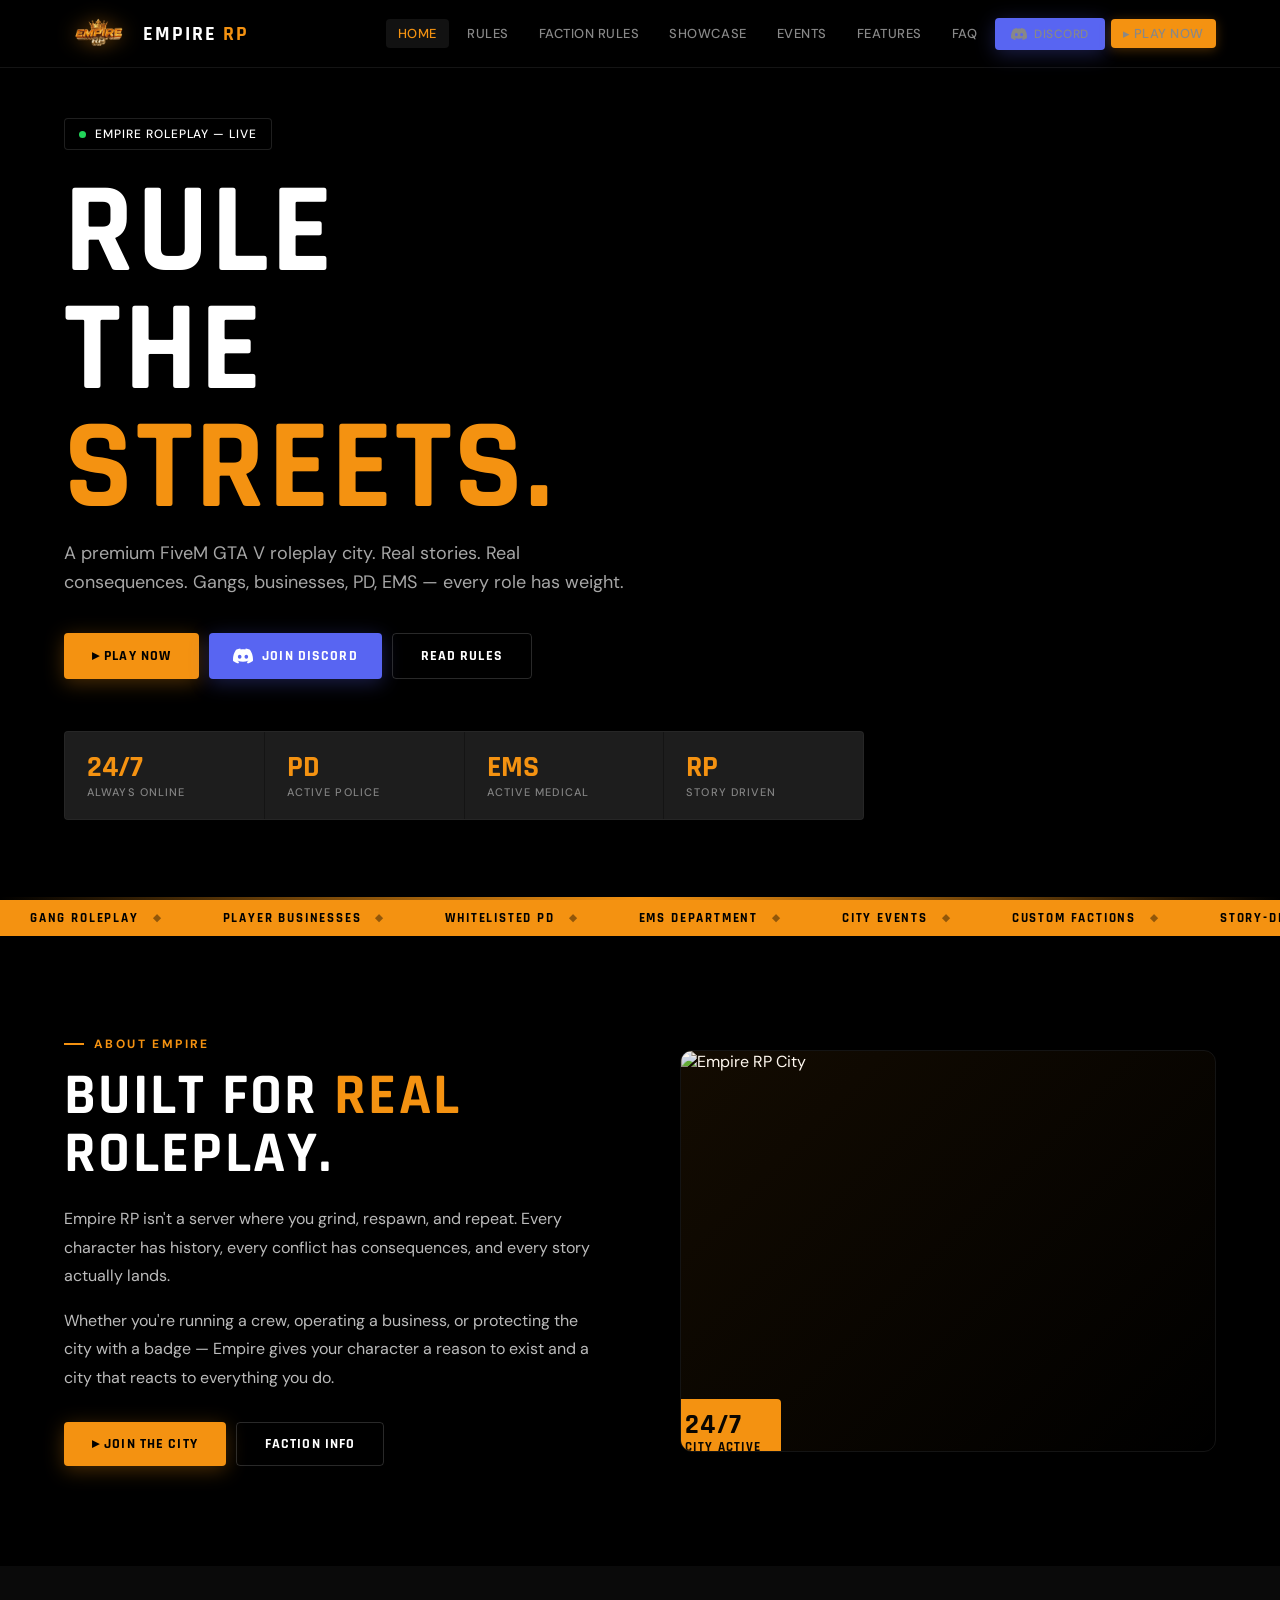
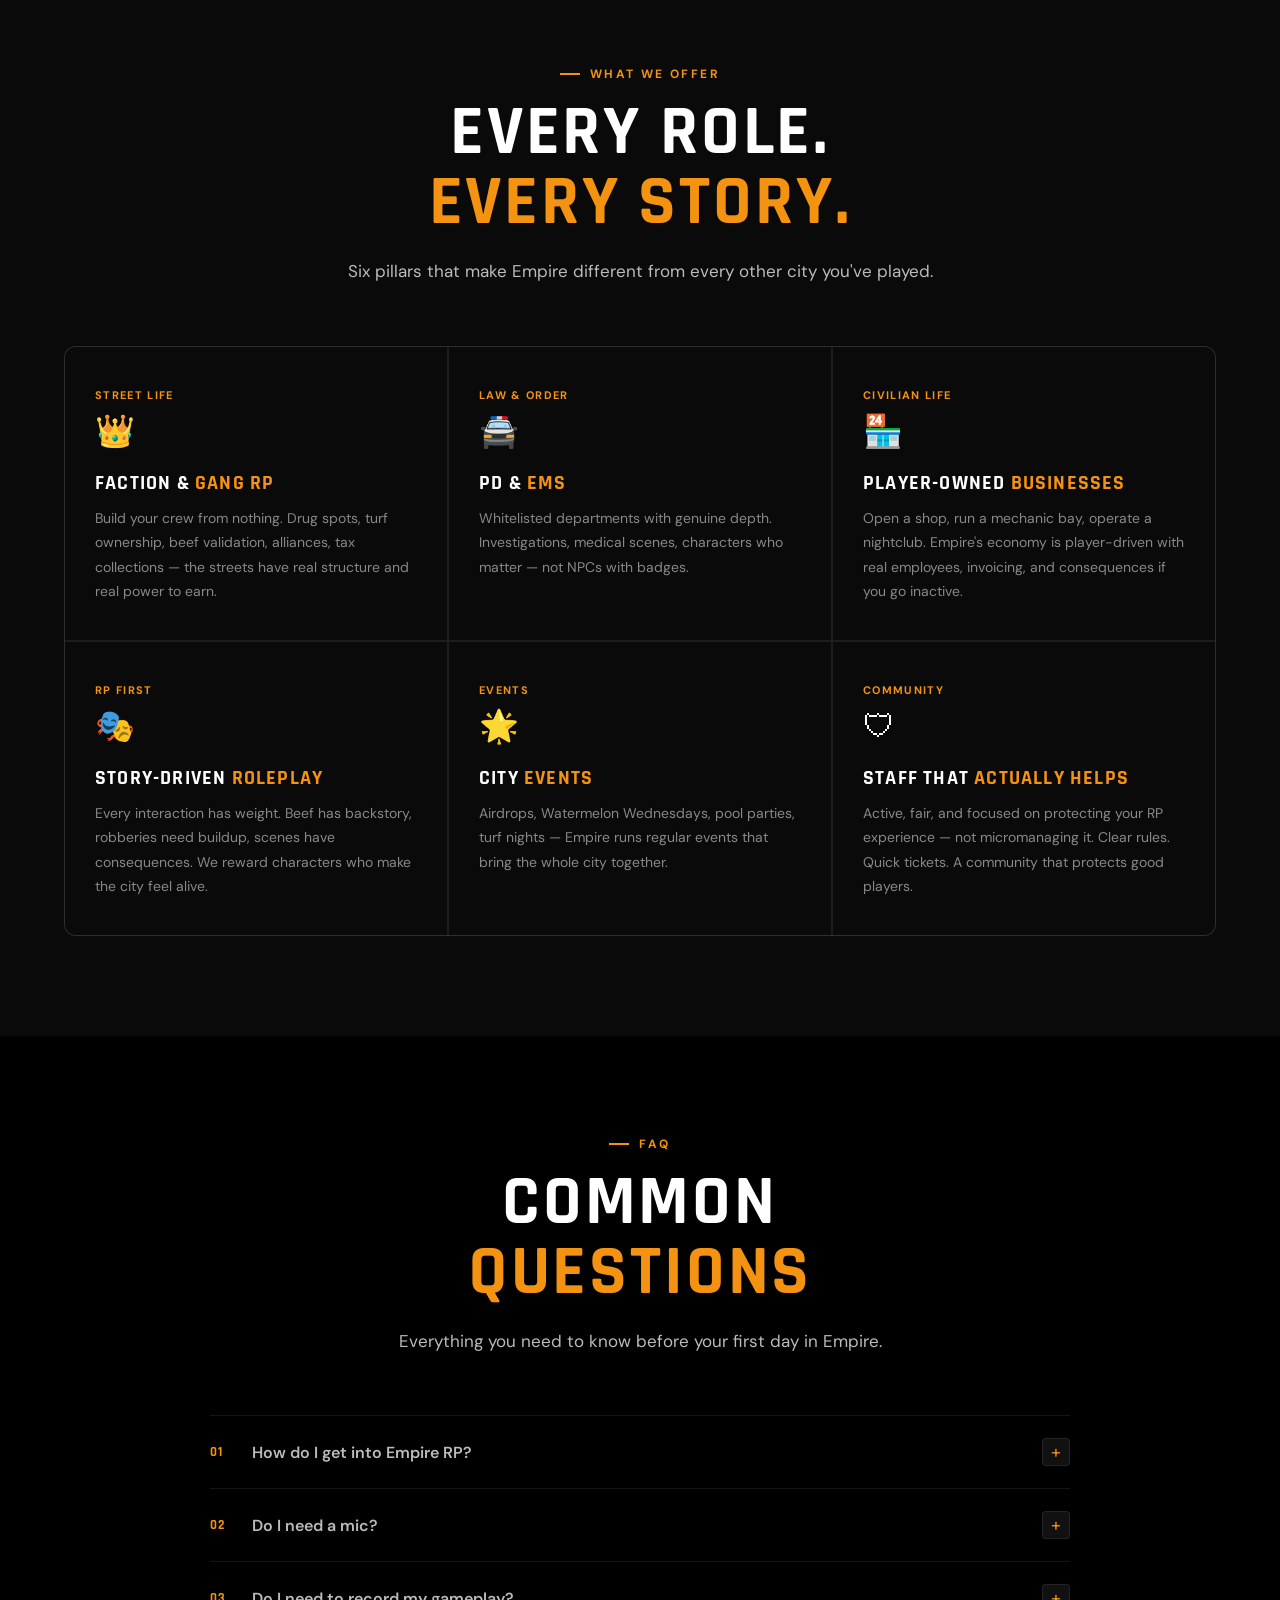
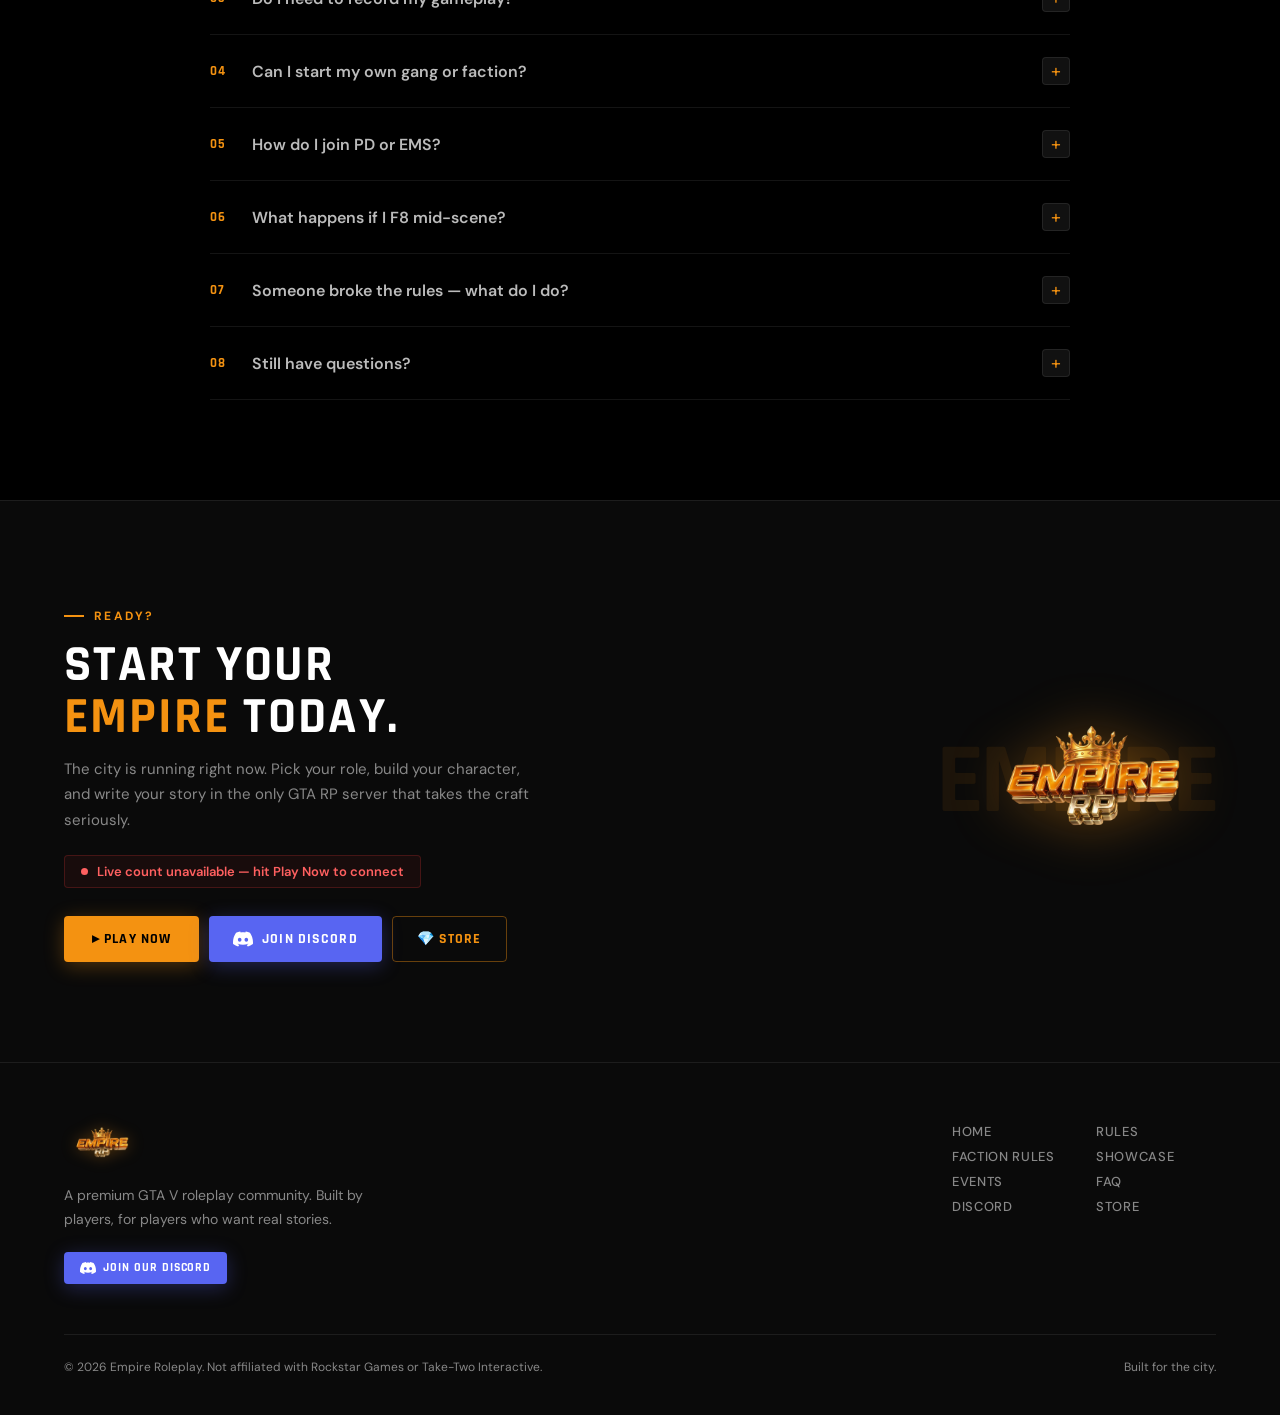
==== index.html @ 00ab9675 "xx" ====
<!DOCTYPE html>
<html lang="en">
<head>
  <meta charset="UTF-8" />
  <meta name="viewport" content="width=device-width, initial-scale=1.0" />
  <title>Empire Roleplay — Rule the Streets</title>
  <link rel="icon" type="image/png" href="empire-logo.png" />
  <link rel="preconnect" href="https://fonts.googleapis.com">
  <link href="https://fonts.googleapis.com/css2?family=Rajdhani:wght@400;500;600;700&family=DM+Sans:ital,opsz,wght@0,9..40,300;0,9..40,400;0,9..40,500;0,9..40,700;1,9..40,400&display=swap" rel="stylesheet">
  <link rel="stylesheet" href="site.css">
  <style>

    /* ── HERO ── */
    .hero {
      min-height: 100vh;
      display: flex; flex-direction: column; justify-content: flex-end;
      padding: 0 5% 80px;
      position: relative; overflow: hidden;
    }
    .hero-bg {
      position: absolute; inset: 0; z-index: 0;
      background: url('https://images.unsplash.com/photo-1477959858617-67f85cf4f1df?auto=format&fit=crop&w=2000&q=80') center/cover no-repeat;
    }
    .hero-bg::after {
      content: ''; position: absolute; inset: 0;
      background: linear-gradient(
        to bottom,
        rgba(0,0,0,.2) 0%,
        rgba(0,0,0,.3) 40%,
        rgba(0,0,0,.9) 80%,
        rgba(0,0,0,1) 100%
      );
    }
    .hero-accent {
      position: absolute; bottom: 0; left: 0; right: 0; height: 3px;
      background: linear-gradient(90deg, transparent, var(--primary), transparent);
      z-index: 2;
    }
    .hero-content {
      position: relative; z-index: 2;
      max-width: 1200px; margin: 0 auto; width: 100%;
    }
    .hero-live {
      display: inline-flex; align-items: center; gap: 9px;
      background: rgba(0,0,0,.6); border: 1px solid rgba(255,255,255,.12);
      backdrop-filter: blur(8px);
      color: #fff; font-size: 12px; font-weight: 500;
      letter-spacing: .08em; text-transform: uppercase;
      padding: 7px 14px; border-radius: var(--r);
      margin-bottom: 24px;
    }
    .hero h1 {
      font-family: 'Rajdhani', sans-serif;
      font-size: clamp(64px, 10vw, 140px);
      font-weight: 700; line-height: .92;
      text-transform: uppercase; letter-spacing: .02em;
      margin-bottom: 12px;
    }
    .hero h1 .accent { color: var(--primary); }
    .hero-tagline {
      font-size: clamp(14px, 1.6vw, 18px);
      color: rgba(255,255,255,.65); font-weight: 400;
      max-width: 560px; line-height: 1.6;
      margin-bottom: 36px;
    }
    .hero-actions {
      display: flex; gap: 10px; flex-wrap: wrap; margin-bottom: 52px;
    }
    .hero-bar {
      display: grid; grid-template-columns: repeat(4, 1fr);
      gap: 1px; background: var(--border);
      border: 1px solid var(--border); border-radius: var(--r);
      overflow: hidden; max-width: 800px;
    }
    .hero-stat {
      background: rgba(255,255,255,.04);
      padding: 20px 22px;
      transition: background .2s;
    }
    .hero-stat:hover { background: rgba(255,255,255,.08); }
    .hero-stat-val {
      font-family: 'Rajdhani', sans-serif;
      font-size: 30px; font-weight: 700; color: var(--primary);
      line-height: 1; margin-bottom: 3px;
    }
    .hero-stat-label {
      font-size: 11px; font-weight: 500;
      color: rgba(255,255,255,.45); text-transform: uppercase; letter-spacing: .1em;
    }

    /* ── ENTER ANIMATION ── */
    @keyframes heroUp { from { opacity:0; transform: translateY(30px); } to { opacity:1; transform: translateY(0); } }
    .hero-live   { animation: heroUp .6s .2s both ease; }
    .hero h1     { animation: heroUp .7s .35s both ease; }
    .hero-tagline { animation: heroUp .7s .48s both ease; }
    .hero-actions { animation: heroUp .7s .6s both ease; }
    .hero-bar   { animation: heroUp .7s .72s both ease; }

    /* ── TICKER ── */
    .ticker-wrap {
      overflow: hidden;
      background: var(--primary);
      padding: 10px 0;
    }
    .ticker {
      display: flex; animation: tickerScroll 28s linear infinite;
      white-space: nowrap;
    }
    .ticker-item {
      display: inline-flex; align-items: center; gap: 14px;
      padding: 0 30px;
      font-family: 'Rajdhani', sans-serif;
      font-weight: 700; font-size: 13px;
      letter-spacing: .14em; text-transform: uppercase; color: #000;
    }
    .ticker-sep { opacity: .4; font-size: 10px; }
    @keyframes tickerScroll { 0%{transform:translateX(0)} 100%{transform:translateX(-50%)} }

    /* ── ABOUT SPLIT ── */
    .about {
      max-width: 1200px; margin: 0 auto;
      display: grid; grid-template-columns: 1fr 1fr; gap: 80px; align-items: center;
    }
    .about-text .section-label { display: flex; }
    .about-text h2 {
      font-family: 'Rajdhani', sans-serif;
      font-size: clamp(38px, 4.5vw, 62px);
      font-weight: 700; text-transform: uppercase; letter-spacing: .04em; line-height: 1;
      margin-bottom: 22px;
    }
    .about-text h2 em { font-style: normal; color: var(--primary); }
    .about-text p {
      color: var(--gray-light); font-size: 16px; line-height: 1.78;
      margin-bottom: 16px;
    }
    .about-text p:last-of-type { margin-bottom: 30px; }
    .about-visual {
      position: relative;
    }
    .about-img-wrap {
      position: relative; border-radius: var(--r-xl);
      overflow: hidden; aspect-ratio: 4/3;
      border: 1px solid var(--border);
    }
    .about-img-wrap img { width: 100%; height: 100%; object-fit: cover; display: block; }
    .about-img-wrap::after {
      content: ''; position: absolute; inset: 0;
      background: linear-gradient(135deg, rgba(244,146,17,.08), transparent);
    }
    .about-badge {
      position: absolute; bottom: -16px; left: -16px;
      background: var(--primary); color: #000;
      font-family: 'Rajdhani', sans-serif;
      font-weight: 700; font-size: 13px; letter-spacing: .1em; text-transform: uppercase;
      padding: 12px 20px; border-radius: var(--r);
    }
    .about-badge strong { display: block; font-size: 28px; line-height: 1; }

    /* ── FEATURES ── */
    .features { background: var(--surface); }
    .features-wrap { max-width: 1200px; margin: 0 auto; }
    .features-grid {
      display: grid; grid-template-columns: repeat(3, 1fr); gap: 2px;
      background: var(--border); border: 1px solid var(--border);
      border-radius: var(--r-xl); overflow: hidden;
    }
    .feat {
      background: var(--surface);
      padding: 36px 30px;
      transition: background .25s;
      position: relative;
    }
    .feat:hover { background: var(--surface2); }
    .feat::after {
      content: ''; position: absolute; top: 0; left: 0; right: 0; height: 2px;
      background: var(--primary); transform: scaleX(0); transform-origin: left;
      transition: transform .3s ease;
    }
    .feat:hover::after { transform: scaleX(1); }
    .feat-icon {
      font-size: 32px; margin-bottom: 18px;
      display: block;
    }
    .feat h3 {
      font-family: 'Rajdhani', sans-serif;
      font-size: 20px; font-weight: 700; text-transform: uppercase;
      letter-spacing: .06em; margin-bottom: 10px;
      color: var(--white);
    }
    .feat h3 span { color: var(--primary); }
    .feat p {
      color: var(--gray); font-size: 14px; line-height: 1.75;
    }
    .feat-tag {
      display: inline-block;
      color: var(--primary); font-size: 11px; font-weight: 700;
      text-transform: uppercase; letter-spacing: .12em;
      margin-bottom: 8px;
    }

    /* ── FAQ ── */
    .faq-wrap { max-width: 860px; margin: 0 auto; }
    .faq-item {
      border-bottom: 1px solid var(--border);
      transition: border-color .2s;
    }
    .faq-item:first-child { border-top: 1px solid var(--border); }
    .faq-item.open { border-color: rgba(244,146,17,.3); }
    .faq-q {
      display: flex; justify-content: space-between; align-items: center;
      padding: 22px 0; cursor: pointer; gap: 16px;
    }
    .faq-q-inner {
      display: flex; align-items: center; gap: 14px;
      font-weight: 600; font-size: 16px; color: var(--gray-light);
      transition: color .2s;
    }
    .faq-item.open .faq-q-inner { color: var(--white); }
    .faq-num {
      font-family: 'Rajdhani', sans-serif;
      font-size: 13px; font-weight: 700; color: var(--primary);
      letter-spacing: .08em; min-width: 28px;
    }
    .faq-arrow {
      width: 28px; height: 28px; border-radius: var(--r);
      border: 1px solid var(--border); background: var(--surface2);
      display: flex; align-items: center; justify-content: center;
      color: var(--primary); font-size: 18px; flex-shrink: 0;
      transition: transform .3s, background .2s;
    }
    .faq-item.open .faq-arrow { transform: rotate(45deg); background: rgba(244,146,17,.12); }
    .faq-a {
      max-height: 0; overflow: hidden;
      padding-left: 42px;
      transition: max-height .4s cubic-bezier(.22,1,.36,1), padding .3s;
      color: var(--gray); line-height: 1.78; font-size: 15px;
    }
    .faq-item.open .faq-a { max-height: 500px; padding-bottom: 22px; }
    .faq-a a { color: var(--primary); text-underline-offset: 3px; text-decoration: underline; }
    .faq-a a:hover { color: #ffab2e; }

    /* ── CTA SECTION ── */
    .cta {
      background: var(--surface);
      border-top: 1px solid var(--border);
      position: relative; overflow: hidden;
    }
    .cta-inner {
      max-width: 1200px; margin: 0 auto;
      display: grid; grid-template-columns: 1fr auto; gap: 60px; align-items: center;
    }
    .cta-title {
      font-family: 'Rajdhani', sans-serif;
      font-size: clamp(36px, 4vw, 58px); font-weight: 700;
      text-transform: uppercase; letter-spacing: .04em; line-height: 1;
      margin-bottom: 14px;
    }
    .cta-title em { font-style: normal; color: var(--primary); }
    .cta-sub { color: var(--gray); font-size: 15px; line-height: 1.7; max-width: 480px; margin-bottom: 22px; }
    .cta-actions { display: flex; gap: 10px; flex-wrap: wrap; }
    .cta-right {
      display: flex; flex-direction: column; align-items: flex-end; gap: 20px;
      flex-shrink: 0;
    }
    .cta-accent {
      font-family: 'Rajdhani', sans-serif;
      font-size: 100px; font-weight: 700; color: rgba(244,146,17,.08);
      text-transform: uppercase; letter-spacing: -.04em; line-height: 1;
      position: absolute; right: 5%; top: 50%; transform: translateY(-50%);
      pointer-events: none; user-select: none;
    }

    /* ── RESPONSIVE ── */
    @media (max-width: 960px) {
      .about { grid-template-columns: 1fr; gap: 40px; }
      .about-badge { bottom: -12px; left: -12px; }
      .features-grid { grid-template-columns: 1fr 1fr; }
      .hero-bar { grid-template-columns: repeat(2, 1fr); }
      .cta-inner { grid-template-columns: 1fr; gap: 30px; }
      .cta-right { align-items: flex-start; }
      .cta-accent { display: none; }
    }
    @media (max-width: 600px) {
      .hero h1 { font-size: 56px; }
      .features-grid { grid-template-columns: 1fr; }
      .hero-bar { grid-template-columns: repeat(2, 1fr); }
    }
  </style>
</head>
<body>

  <!-- Discord SVG symbol -->
  <svg width="0" height="0" style="position:absolute" aria-hidden="true">
    <symbol id="discord-logo" viewBox="0 0 24 24">
      <path fill="currentColor" d="M20.317 4.3698a19.7913 19.7913 0 0 0-4.8851-1.5152.0741.0741 0 0 0-.0785.0371c-.211.3753-.4447.8648-.6083 1.2495-1.8447-.2762-3.68-.2762-5.4868 0-.1636-.3933-.4058-.8742-.6177-1.2495a.077.077 0 0 0-.0785-.037 19.7363 19.7363 0 0 0-4.8852 1.515.0699.0699 0 0 0-.0321.0277C.5334 9.0458-.319 13.5799.0992 18.0578a.0824.0824 0 0 0 .0312.0561c2.0528 1.5076 4.0413 2.4228 5.9929 3.0294a.0777.0777 0 0 0 .0842-.0276c.4616-.6304.8731-1.2952 1.226-1.9942a.076.076 0 0 0-.0416-.1057c-.6528-.2476-1.2743-.5495-1.8722-.8923a.077.077 0 0 1-.0076-.1277c.1258-.0943.2517-.1923.3718-.2914a.0743.0743 0 0 1 .0776-.0105c3.9278 1.7933 8.18 1.7933 12.0614 0a.0739.0739 0 0 1 .0785.0095c.1202.099.246.1981.3728.2924a.077.077 0 0 1-.0066.1276 12.2986 12.2986 0 0 1-1.873.8914.0766.0766 0 0 0-.0407.1067c.3604.698.7719 1.3628 1.225 1.9932a.076.076 0 0 0 .0842.0286c1.961-.6067 3.9495-1.5219 6.0023-3.0294a.077.077 0 0 0 .0313-.0552c.5004-5.177-.8382-9.6739-3.5485-13.6604a.061.061 0 0 0-.0312-.0286ZM8.02 15.3312c-1.1825 0-2.1569-1.0857-2.1569-2.419 0-1.3332.9555-2.4189 2.157-2.4189 1.2108 0 2.1757 1.0952 2.1568 2.419 0 1.3332-.9555 2.4189-2.1569 2.4189Zm7.9748 0c-1.1825 0-2.1569-1.0857-2.1569-2.419 0-1.3332.9554-2.4189 2.1569-2.4189 1.2108 0 2.1757 1.0952 2.1568 2.419 0 1.3332-.946 2.4189-2.1568 2.4189Z"/>
    </symbol>
  </svg>

  <!-- NAV -->
  <nav class="nav" id="mainNav">
    <a class="brand" href="index.html">
      <img src="empire-logo.png" alt="Empire RP">
      <span class="brand-text">Empire <span>RP</span></span>
    </a>
    <div class="nav-links">
      <a href="index.html" class="active">Home</a>
      <a href="rules.html">Rules</a>
      <a href="faction-rules.html">Faction Rules</a>
      <a href="showcase.html">Showcase</a>
      <a href="events.html">Events</a>
      <a href="index.html#features">Features</a>
      <a href="index.html#faq">FAQ</a>
      <a class="btn-discord sm" href="https://discord.gg/empirerp" target="_blank" rel="noopener"><svg aria-hidden="true"><use href="#discord-logo"/></svg> Discord</a>
      <a href="fivem://connect/zjva9ey" class="btn-nav">▸ Play Now</a>
    </div>
    <button class="hamburger" id="hamburger" aria-label="Menu">
      <span></span><span></span><span></span>
    </button>
  </nav>
  <div class="mobile-menu" id="mobileMenu">
    <a href="index.html">Home</a>
    <a href="rules.html">Rules</a>
    <a href="faction-rules.html">Faction Rules</a>
    <a href="showcase.html">Showcase</a>
    <a href="events.html">Events</a>
    <a href="index.html#features">Features</a>
    <a href="index.html#faq">FAQ</a>
    <a href="https://discord.gg/empirerp" target="_blank" rel="noopener" style="color:#5865F2">Join Discord</a>
    <a href="fivem://connect/zjva9ey" style="color:var(--primary)">▸ Play Now</a>
  </div>

  <!-- HERO -->
  <header id="home" class="hero">
    <div class="hero-bg"></div>
    <div class="hero-accent"></div>
    <div class="hero-content">
      <div class="hero-live"><span class="dot"></span> <span id="liveBadgeText">Empire Roleplay — Live</span></div>
      <h1>Rule<br>The<br><span class="accent">Streets.</span></h1>
      <p class="hero-tagline">A premium FiveM GTA V roleplay city. Real stories. Real consequences. Gangs, businesses, PD, EMS — every role has weight.</p>
      <div class="hero-actions">
        <a class="btn" href="fivem://connect/zjva9ey">▸ Play Now</a>
        <a class="btn-discord" href="https://discord.gg/empirerp" target="_blank" rel="noopener"><svg aria-hidden="true"><use href="#discord-logo"/></svg> Join Discord</a>
        <a class="btn-ghost" href="rules.html">Read Rules</a>
      </div>
      <div class="hero-bar">
        <div class="hero-stat">
          <div class="hero-stat-val">24/7</div>
          <div class="hero-stat-label">Always Online</div>
        </div>
        <div class="hero-stat">
          <div class="hero-stat-val">PD</div>
          <div class="hero-stat-label">Active Police</div>
        </div>
        <div class="hero-stat">
          <div class="hero-stat-val">EMS</div>
          <div class="hero-stat-label">Active Medical</div>
        </div>
        <div class="hero-stat">
          <div class="hero-stat-val">RP</div>
          <div class="hero-stat-label">Story Driven</div>
        </div>
      </div>
    </div>
  </header>

  <!-- TICKER -->
  <div class="ticker-wrap" aria-hidden="true">
    <div class="ticker">
      <span class="ticker-item">Gang Roleplay <span class="ticker-sep">◆</span></span>
      <span class="ticker-item">Player Businesses <span class="ticker-sep">◆</span></span>
      <span class="ticker-item">Whitelisted PD <span class="ticker-sep">◆</span></span>
      <span class="ticker-item">EMS Department <span class="ticker-sep">◆</span></span>
      <span class="ticker-item">City Events <span class="ticker-sep">◆</span></span>
      <span class="ticker-item">Custom Factions <span class="ticker-sep">◆</span></span>
      <span class="ticker-item">Story-Driven RP <span class="ticker-sep">◆</span></span>
      <span class="ticker-item">Active Staff <span class="ticker-sep">◆</span></span>
      <!-- Duplicate for seamless loop -->
      <span class="ticker-item">Gang Roleplay <span class="ticker-sep">◆</span></span>
      <span class="ticker-item">Player Businesses <span class="ticker-sep">◆</span></span>
      <span class="ticker-item">Whitelisted PD <span class="ticker-sep">◆</span></span>
      <span class="ticker-item">EMS Department <span class="ticker-sep">◆</span></span>
      <span class="ticker-item">City Events <span class="ticker-sep">◆</span></span>
      <span class="ticker-item">Custom Factions <span class="ticker-sep">◆</span></span>
      <span class="ticker-item">Story-Driven RP <span class="ticker-sep">◆</span></span>
      <span class="ticker-item">Active Staff <span class="ticker-sep">◆</span></span>
    </div>
  </div>

  <!-- ABOUT -->
  <section class="section" style="background: var(--black);">
    <div class="about">
      <div class="about-text reveal">
        <div class="section-label">About Empire</div>
        <h2>Built for <em>real</em><br>roleplay.</h2>
        <p>Empire RP isn't a server where you grind, respawn, and repeat. Every character has history, every conflict has consequences, and every story actually lands.</p>
        <p>Whether you're running a crew, operating a business, or protecting the city with a badge — Empire gives your character a reason to exist and a city that reacts to everything you do.</p>
        <div style="display:flex;gap:10px;flex-wrap:wrap;">
          <a class="btn" href="fivem://connect/zjva9ey">▸ Join the City</a>
          <a class="btn-ghost" href="faction-rules.html">Faction Info</a>
        </div>
      </div>
      <div class="about-visual reveal">
        <div class="about-img-wrap">
          <img src="https://images.unsplash.com/photo-1534438327276-14e5300c3a48?auto=format&fit=crop&w=800&q=80" alt="Empire RP City">
          <div class="about-badge">
            <strong>24/7</strong>
            City Active
          </div>
        </div>
      </div>
    </div>
  </section>

  <!-- FEATURES -->
  <section id="features" class="section features">
    <div class="features-wrap">
      <div class="section-head reveal">
        <div class="section-label">What We Offer</div>
        <h2>Every role.<br><em>Every story.</em></h2>
        <p>Six pillars that make Empire different from every other city you've played.</p>
      </div>
      <div class="features-grid">

        <div class="feat reveal">
          <span class="feat-tag">Street Life</span>
          <span class="feat-icon">👑</span>
          <h3>Faction &amp; <span>Gang RP</span></h3>
          <p>Build your crew from nothing. Drug spots, turf ownership, beef validation, alliances, tax collections — the streets have real structure and real power to earn.</p>
        </div>

        <div class="feat reveal">
          <span class="feat-tag">Law &amp; Order</span>
          <span class="feat-icon">🚔</span>
          <h3>PD &amp; <span>EMS</span></h3>
          <p>Whitelisted departments with genuine depth. Investigations, medical scenes, characters who matter — not NPCs with badges.</p>
        </div>

        <div class="feat reveal">
          <span class="feat-tag">Civilian Life</span>
          <span class="feat-icon">🏪</span>
          <h3>Player-Owned <span>Businesses</span></h3>
          <p>Open a shop, run a mechanic bay, operate a nightclub. Empire's economy is player-driven with real employees, invoicing, and consequences if you go inactive.</p>
        </div>

        <div class="feat reveal">
          <span class="feat-tag">RP First</span>
          <span class="feat-icon">🎭</span>
          <h3>Story-Driven <span>Roleplay</span></h3>
          <p>Every interaction has weight. Beef has backstory, robberies need buildup, scenes have consequences. We reward characters who make the city feel alive.</p>
        </div>

        <div class="feat reveal">
          <span class="feat-tag">Events</span>
          <span class="feat-icon">🌟</span>
          <h3>City <span>Events</span></h3>
          <p>Airdrops, Watermelon Wednesdays, pool parties, turf nights — Empire runs regular events that bring the whole city together.</p>
        </div>

        <div class="feat reveal">
          <span class="feat-tag">Community</span>
          <span class="feat-icon">🛡</span>
          <h3>Staff That <span>Actually Helps</span></h3>
          <p>Active, fair, and focused on protecting your RP experience — not micromanaging it. Clear rules. Quick tickets. A community that protects good players.</p>
        </div>

      </div>
    </div>
  </section>

  <!-- FAQ -->
  <section id="faq" class="section" style="background:var(--black);">
    <div class="section-head reveal">
      <div class="section-label">FAQ</div>
      <h2>Common<br><em>Questions</em></h2>
      <p>Everything you need to know before your first day in Empire.</p>
    </div>
    <div class="faq-wrap">

      <div class="faq-item reveal">
        <div class="faq-q">
          <div class="faq-q-inner"><span class="faq-num">01</span> How do I get into Empire RP?</div>
          <div class="faq-arrow">+</div>
        </div>
        <div class="faq-a">Download FiveM, <a href="https://discord.gg/empirerp" target="_blank">join our Discord</a>, read the rules, then hit Play Now. The whole process takes about 10 minutes. Once you're in, fully customize your character — default models aren't allowed.</div>
      </div>

      <div class="faq-item reveal">
        <div class="faq-q">
          <div class="faq-q-inner"><span class="faq-num">02</span> Do I need a mic?</div>
          <div class="faq-arrow">+</div>
        </div>
        <div class="faq-a">Yes. A working microphone is required. Empire RP is a voice RP server — text-only is not how we operate. Non-negotiable.</div>
      </div>

      <div class="faq-item reveal">
        <div class="faq-q">
          <div class="faq-q-inner"><span class="faq-num">03</span> Do I need to record my gameplay?</div>
          <div class="faq-arrow">+</div>
        </div>
        <div class="faq-a">Yes. Run clipping software at all times — ShadowPlay, Medal.tv, or similar. Clips must be at least 2 minutes with audio from both sides. No clip means no item returns and no valid reports.</div>
      </div>

      <div class="faq-item reveal">
        <div class="faq-q">
          <div class="faq-q-inner"><span class="faq-num">04</span> Can I start my own gang or faction?</div>
          <div class="faq-arrow">+</div>
        </div>
        <div class="faq-a">Yes. Open a Faction Support ticket in Discord. You'll need an active roster, demonstrated RP history in the city, and meet the gang creation requirements. Quality RP and commitment — not just numbers — get factions approved.</div>
      </div>

      <div class="faq-item reveal">
        <div class="faq-q">
          <div class="faq-q-inner"><span class="faq-num">05</span> How do I join PD or EMS?</div>
          <div class="faq-arrow">+</div>
        </div>
        <div class="faq-a">PD and EMS require applications and/or interviews. Check the <a href="https://discord.gg/empirerp" target="_blank">Discord</a> for current openings. You'll need solid RP experience first — show us you know how to play.</div>
      </div>

      <div class="faq-item reveal">
        <div class="faq-q">
          <div class="faq-q-inner"><span class="faq-num">06</span> What happens if I F8 mid-scene?</div>
          <div class="faq-arrow">+</div>
        </div>
        <div class="faq-a">F8 quitting during active RP is one of the most serious offenses on Empire. 1st offense: Warning + community service + pocket wipe. 2nd: 2-day ban + bank wipe. 3rd: 1-week ban + character deletion. 4th: Permanent ban. If your game crashes, return and continue.</div>
      </div>

      <div class="faq-item reveal">
        <div class="faq-q">
          <div class="faq-q-inner"><span class="faq-num">07</span> Someone broke the rules — what do I do?</div>
          <div class="faq-arrow">+</div>
        </div>
        <div class="faq-a">Stay in the scene. After it ends, open a support ticket in Discord with your clip. Reports require video and audio evidence — minimum 2 minutes — submitted within 1 hour. Petty or revenge reports are penalized.</div>
      </div>

      <div class="faq-item reveal">
        <div class="faq-q">
          <div class="faq-q-inner"><span class="faq-num">08</span> Still have questions?</div>
          <div class="faq-arrow">+</div>
        </div>
        <div class="faq-a">Join the <a href="https://discord.gg/empirerp" target="_blank">Empire RP Discord</a> and open a support ticket. Our staff and community are active and happy to help. The city is waiting.</div>
      </div>

    </div>
  </section>

  <!-- CTA -->
  <section id="discord" class="section cta">
    <div class="cta-accent" aria-hidden="true">EMPIRE</div>
    <div class="cta-inner">
      <div class="reveal">
        <div class="section-label">Ready?</div>
        <h2 class="cta-title">Start your<br><em>empire</em> today.</h2>
        <p class="cta-sub">The city is running right now. Pick your role, build your character, and write your story in the only GTA RP server that takes the craft seriously.</p>
        <div class="server-status-wrap">
          <span class="server-status" id="ctaStatus"><span class="dot"></span> <span id="ctaStatusText">Checking live server status…</span></span>
        </div>
        <div class="cta-actions">
          <a class="btn" href="fivem://connect/zjva9ey">▸ Play Now</a>
          <a class="btn-discord" href="https://discord.gg/empirerp" target="_blank" rel="noopener"><svg aria-hidden="true"><use href="#discord-logo"/></svg> Join Discord</a>
          <a class="btn-store" href="https://empireroleplay.tebex.io" target="_blank" rel="noopener">💎 Store</a>
        </div>
      </div>
      <div class="reveal cta-right">
        <img src="empire-logo.png" alt="Empire RP" style="height:140px;filter:drop-shadow(0 0 30px rgba(244,146,17,.4));animation:float 4s ease-in-out infinite;">
      </div>
    </div>
  </section>

  <!-- FOOTER -->
  <footer>
    <div class="footer-inner">
      <div class="footer-brand reveal">
        <img src="empire-logo.png" alt="Empire RP">
        <p>A premium GTA V roleplay community. Built by players, for players who want real stories.</p>
        <a class="btn-discord sm" href="https://discord.gg/empirerp" target="_blank" rel="noopener"><svg aria-hidden="true"><use href="#discord-logo"/></svg> Join our Discord</a>
      </div>
      <div class="footer-links reveal">
        <a href="index.html">Home</a>
        <a href="rules.html">Rules</a>
        <a href="faction-rules.html">Faction Rules</a>
        <a href="showcase.html">Showcase</a>
        <a href="events.html">Events</a>
        <a href="index.html#faq">FAQ</a>
        <a href="https://discord.gg/empirerp" target="_blank" rel="noopener">Discord</a>
        <a href="https://empireroleplay.tebex.io" target="_blank" rel="noopener">Store</a>
      </div>
    </div>
    <div class="footer-bottom">
      <p class="footer-copy">© 2026 Empire Roleplay. Not affiliated with Rockstar Games or Take-Two Interactive.</p>
      <p class="footer-copy">Built for the city.</p>
    </div>
  </footer>

  <script src="site.js"></script>
  <script>
    // FAQ accordion
    document.querySelectorAll('.faq-q').forEach(function(q) {
      q.addEventListener('click', function() {
        var item = q.closest('.faq-item');
        var isOpen = item.classList.contains('open');
        document.querySelectorAll('.faq-item.open').forEach(function(i) { i.classList.remove('open'); });
        if (!isOpen) item.classList.add('open');
      });
    });
  </script>
</body>
</html>
---- site.css ----
/* ============================================================
   Empire RP — Redesigned Site Styles
   Primary: #F49211  Sub: #ffffff / #000000
   ============================================================ */

@import url('https://fonts.googleapis.com/css2?family=Rajdhani:wght@400;500;600;700&family=DM+Sans:ital,opsz,wght@0,9..40,300;0,9..40,400;0,9..40,500;0,9..40,700;1,9..40,400&display=swap');

:root {
  --primary: #F49211;
  --primary-dark: #c97500;
  --primary-glow: rgba(244,146,17,.22);
  --primary-dim: rgba(244,146,17,.12);
  --black: #000000;
  --surface: #0a0a0a;
  --surface2: #111111;
  --surface3: #1a1a1a;
  --border: rgba(255,255,255,.08);
  --border-bright: rgba(255,255,255,.16);
  --white: #ffffff;
  --gray: #888888;
  --gray-light: #bbbbbb;
  --discord: #5865F2;
  --r: 4px;
  --r-lg: 8px;
  --r-xl: 12px;
}

*, *::before, *::after { box-sizing: border-box; margin: 0; padding: 0; }
html { scroll-behavior: smooth; }
body {
  background: var(--black);
  font-family: 'DM Sans', Arial, sans-serif;
  color: var(--white);
  overflow-x: hidden;
  -webkit-font-smoothing: antialiased;
  -webkit-user-select: none;
  user-select: none;
}
a { color: inherit; text-decoration: none; }
img { -webkit-user-drag: none; user-select: none; }
input, textarea, select, [contenteditable] {
  cursor: text;
  -webkit-user-select: text;
  user-select: text;
}
.selectable, .selectable * { -webkit-user-select: text; user-select: text; }
::selection { background: rgba(244,146,17,.35); color: #fff; }
a, button, .btn, .btn-ghost, .btn-discord, .btn-store,
.hamburger, .faq-q, [role="button"] { cursor: pointer; }

/* ── PAGE TRANSITION ── */
@keyframes pageIn { from { opacity: 0; transform: translateY(6px); } to { opacity: 1; transform: translateY(0); } }
body { animation: pageIn .4s ease both; transition: opacity .25s ease; }
body.is-leaving { opacity: 0; }

/* ── TYPOGRAPHY ── */
.display, h1, h2, h3.large {
  font-family: 'Rajdhani', sans-serif;
  text-transform: uppercase;
  letter-spacing: .04em;
  line-height: 1;
}

/* ── NAV ── */
.nav {
  position: fixed; top: 0; left: 0; right: 0; z-index: 100;
  display: flex; align-items: center; justify-content: space-between;
  padding: 0 5%;
  height: 68px;
  background: rgba(0,0,0,.75);
  backdrop-filter: blur(20px);
  border-bottom: 1px solid var(--border);
  transition: background .3s, border-color .3s;
}
.nav.scrolled { background: rgba(0,0,0,.95); border-color: rgba(244,146,17,.15); }
.brand {
  display: flex; align-items: center; gap: 11px;
}
.brand img {
  height: 38px;
  filter: drop-shadow(0 0 10px rgba(244,146,17,.4));
}
.brand-text {
  font-family: 'Rajdhani', sans-serif;
  font-weight: 700; font-size: 20px;
  letter-spacing: .1em; text-transform: uppercase;
  color: var(--white);
}
.brand-text span { color: var(--primary); }

.nav-links {
  display: flex; gap: 6px; align-items: center;
}
.nav-links a {
  font-family: 'DM Sans', sans-serif;
  font-weight: 500; font-size: 13px;
  color: var(--gray); letter-spacing: .04em; text-transform: uppercase;
  padding: 6px 12px; border-radius: var(--r);
  transition: color .2s, background .2s;
}
.nav-links a:hover, .nav-links a.active { color: var(--white); background: rgba(255,255,255,.07); }
.nav-links a.active { color: var(--primary); }

/* ── BUTTONS ── */
.btn {
  display: inline-flex; align-items: center; justify-content: center; gap: 8px;
  background: var(--primary);
  color: #000; font-weight: 700; font-size: 14px;
  font-family: 'Rajdhani', sans-serif; letter-spacing: .08em; text-transform: uppercase;
  border-radius: var(--r); padding: 13px 28px;
  border: none;
  transition: background .2s, transform .2s, box-shadow .2s;
  box-shadow: 0 4px 20px rgba(244,146,17,.3);
}
.btn:hover { background: #ffab2e; transform: translateY(-2px); box-shadow: 0 8px 32px rgba(244,146,17,.45); }
.btn:active { transform: translateY(0); }

.btn-ghost {
  display: inline-flex; align-items: center; justify-content: center; gap: 8px;
  background: transparent;
  color: var(--white); font-weight: 700; font-size: 14px;
  font-family: 'Rajdhani', sans-serif; letter-spacing: .08em; text-transform: uppercase;
  border-radius: var(--r); padding: 12px 28px;
  border: 1px solid var(--border-bright);
  transition: border-color .2s, background .2s, transform .2s;
}
.btn-ghost:hover { border-color: var(--primary); color: var(--primary); transform: translateY(-2px); }

.btn-nav {
  display: inline-flex; align-items: center; gap: 7px;
  background: var(--primary);
  color: #000; font-weight: 700; font-size: 13px;
  font-family: 'Rajdhani', sans-serif; letter-spacing: .08em; text-transform: uppercase;
  border-radius: var(--r); padding: 9px 20px;
  transition: background .2s, box-shadow .2s;
  box-shadow: 0 2px 12px rgba(244,146,17,.3);
}
.btn-nav:hover { background: #ffab2e; box-shadow: 0 4px 22px rgba(244,146,17,.5); }

.btn-discord {
  display: inline-flex; align-items: center; justify-content: center; gap: 9px;
  background: var(--discord); color: #fff;
  font-weight: 700; font-size: 14px;
  font-family: 'Rajdhani', sans-serif; letter-spacing: .08em; text-transform: uppercase;
  border-radius: var(--r); padding: 13px 24px;
  transition: background .2s, transform .2s, box-shadow .2s;
  box-shadow: 0 4px 20px rgba(88,101,242,.3);
}
.btn-discord svg { width: 20px; height: 20px; flex-shrink: 0; }
.btn-discord:hover { background: #6c79ff; transform: translateY(-2px); box-shadow: 0 8px 30px rgba(88,101,242,.5); }
.btn-discord.sm { padding: 8px 16px; font-size: 12px; gap: 7px; }
.btn-discord.sm svg { width: 16px; height: 16px; }

.btn-store {
  display: inline-flex; align-items: center; justify-content: center; gap: 8px;
  background: transparent; color: var(--primary);
  font-weight: 700; font-size: 14px;
  font-family: 'Rajdhani', sans-serif; letter-spacing: .08em; text-transform: uppercase;
  border-radius: var(--r); padding: 12px 24px;
  border: 1px solid rgba(244,146,17,.4);
  transition: background .2s, border-color .2s, transform .2s;
}
.btn-store:hover { background: var(--primary-dim); border-color: var(--primary); transform: translateY(-2px); }

/* ── HAMBURGER ── */
.hamburger {
  display: none; flex-direction: column; gap: 5px;
  cursor: pointer; padding: 4px; background: none; border: none;
}
.hamburger span {
  display: block; width: 22px; height: 2px;
  background: var(--white); border-radius: 1px; transition: .3s;
}

/* ── MOBILE MENU ── */
.mobile-menu {
  display: none; position: fixed; top: 68px; left: 0; right: 0; z-index: 99;
  background: rgba(0,0,0,.98); border-bottom: 1px solid var(--border);
  padding: 18px 5%; flex-direction: column; gap: 4px;
}
.mobile-menu.open { display: flex; }
.mobile-menu a {
  font-weight: 600; font-size: 15px; color: var(--gray);
  text-transform: uppercase; letter-spacing: .06em; padding: 12px 0;
  border-bottom: 1px solid var(--border);
  transition: color .2s;
}
.mobile-menu a:last-child { border-bottom: none; }
.mobile-menu a:hover { color: var(--primary); }

/* ── LIVE DOT ── */
.dot {
  display: inline-block; width: 7px; height: 7px;
  background: #22d55a; border-radius: 50%;
  box-shadow: 0 0 0 0 rgba(34,213,90,.4);
  animation: ping 2s ease-in-out infinite;
}
@keyframes ping {
  0%, 100% { box-shadow: 0 0 0 0 rgba(34,213,90,.5); }
  60% { box-shadow: 0 0 0 7px rgba(34,213,90,0); }
}

/* ── SCROLL REVEAL ── */
.reveal { opacity: 0; transform: translateY(20px); transition: opacity .55s ease, transform .55s cubic-bezier(.22,1,.36,1); }
.reveal.visible { opacity: 1; transform: translateY(0); }

/* ── SECTION BASE ── */
.section { padding: 100px 5%; }
.section-label {
  display: inline-flex; align-items: center; gap: 10px;
  color: var(--primary); font-weight: 700; font-size: 12px;
  letter-spacing: .2em; text-transform: uppercase;
  margin-bottom: 16px;
}
.section-label::before {
  content: ''; display: block; width: 20px; height: 2px; background: var(--primary);
}
.section-head { max-width: 700px; margin: 0 auto 60px; text-align: center; }
.section-head .section-label { display: flex; justify-content: center; }
.section-head h2 {
  font-family: 'Rajdhani', sans-serif;
  font-size: clamp(40px, 5.5vw, 72px);
  font-weight: 700; text-transform: uppercase;
  letter-spacing: .04em; line-height: 1;
  margin-bottom: 18px;
}
.section-head h2 em {
  font-style: normal; color: var(--primary);
}
.section-head p { color: var(--gray-light); font-size: 17px; line-height: 1.7; }

/* ── NAV ANIMATIONS ── */
@keyframes navDrop { from { transform: translateY(-100%); opacity: 0; } to { transform: translateY(0); opacity: 1; } }
.nav { animation: navDrop .6s cubic-bezier(.22,1,.36,1) both; }

/* ── FLOAT ANIMATION ── */
@keyframes float {
  0%, 100% { transform: translateY(0); }
  50% { transform: translateY(-6px); }
}

/* ── SERVER STATUS ── */
.server-status-wrap { margin-bottom: 28px; }
.server-status {
  display: inline-flex; align-items: center; gap: 9px;
  padding: 7px 16px; border-radius: var(--r);
  background: rgba(34,213,90,.08); border: 1px solid rgba(34,213,90,.25);
  color: #22d55a; font-weight: 600; font-size: 13px;
}
.server-status.offline {
  background: rgba(255,60,60,.06); border-color: rgba(255,60,60,.2);
  color: #ff6060;
}
.server-status.offline .dot { background: #ff6060; box-shadow: none; animation: none; }

/* ── FOOTER ── */
footer {
  background: var(--surface);
  border-top: 1px solid var(--border);
  padding: 60px 5% 40px;
}
.footer-inner {
  max-width: 1200px; margin: 0 auto;
  display: grid; grid-template-columns: 1fr auto; gap: 60px;
  padding-bottom: 50px; border-bottom: 1px solid var(--border);
}
.footer-brand img { height: 42px; margin-bottom: 14px; filter: drop-shadow(0 0 8px rgba(244,146,17,.3)); }
.footer-brand p { color: var(--gray); font-size: 14px; line-height: 1.7; max-width: 300px; margin-bottom: 20px; }
.footer-links {
  display: grid; grid-template-columns: repeat(2, 120px); gap: 8px 24px; align-content: start;
}
.footer-links a {
  color: var(--gray); font-size: 13px; font-weight: 500;
  text-transform: uppercase; letter-spacing: .05em;
  transition: color .2s;
}
.footer-links a:hover { color: var(--primary); }
.footer-bottom {
  max-width: 1200px; margin: 24px auto 0;
  display: flex; justify-content: space-between; align-items: center; flex-wrap: wrap; gap: 8px;
}
.footer-copy { color: var(--gray); font-size: 12px; }

/* ── DIVIDER ── */
.divider { border: none; border-top: 1px solid var(--border); max-width: 100%; margin: 0; }

/* ── RESPONSIVE ── */
@media (max-width: 960px) {
  .nav-links { display: none; }
  .hamburger { display: flex; }
  .footer-inner { grid-template-columns: 1fr; gap: 36px; }
}
@media (max-width: 600px) {
  .section { padding: 70px 5%; }
  .footer-links { grid-template-columns: repeat(2, 1fr); }
}
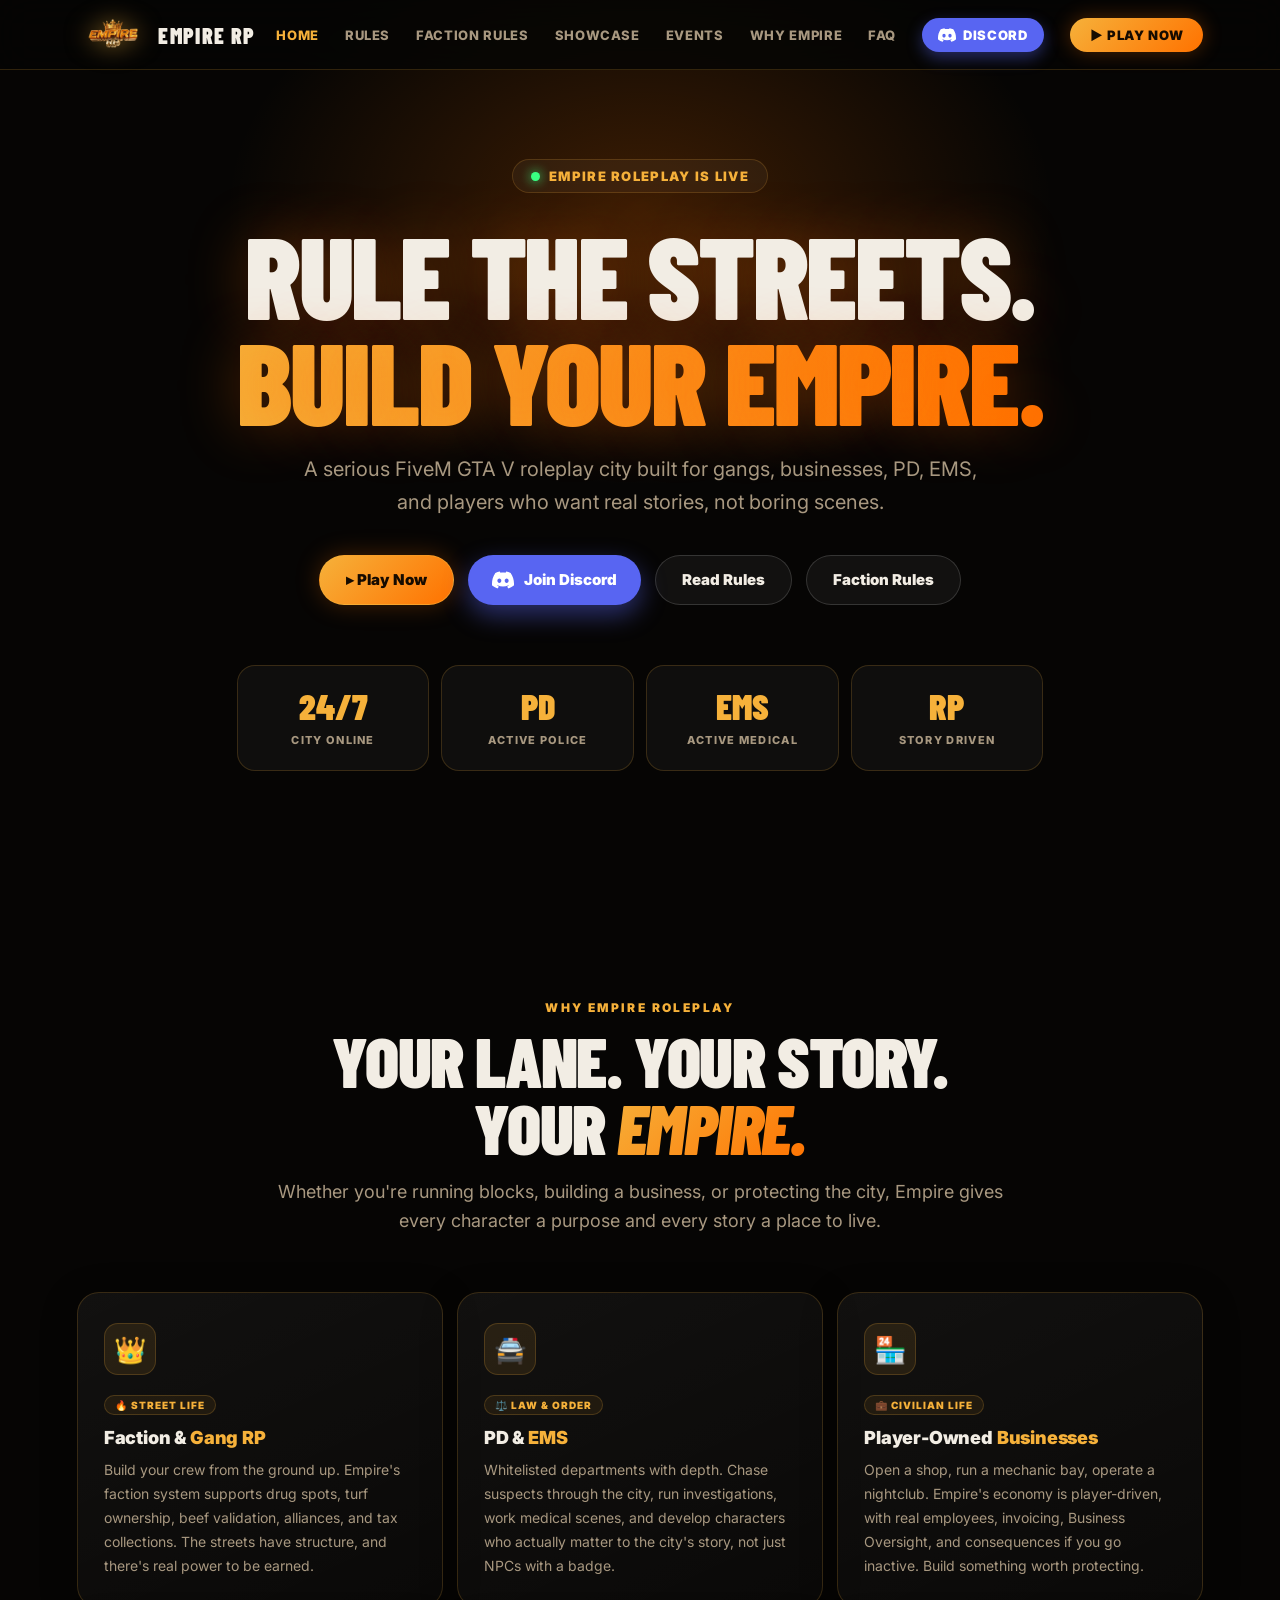
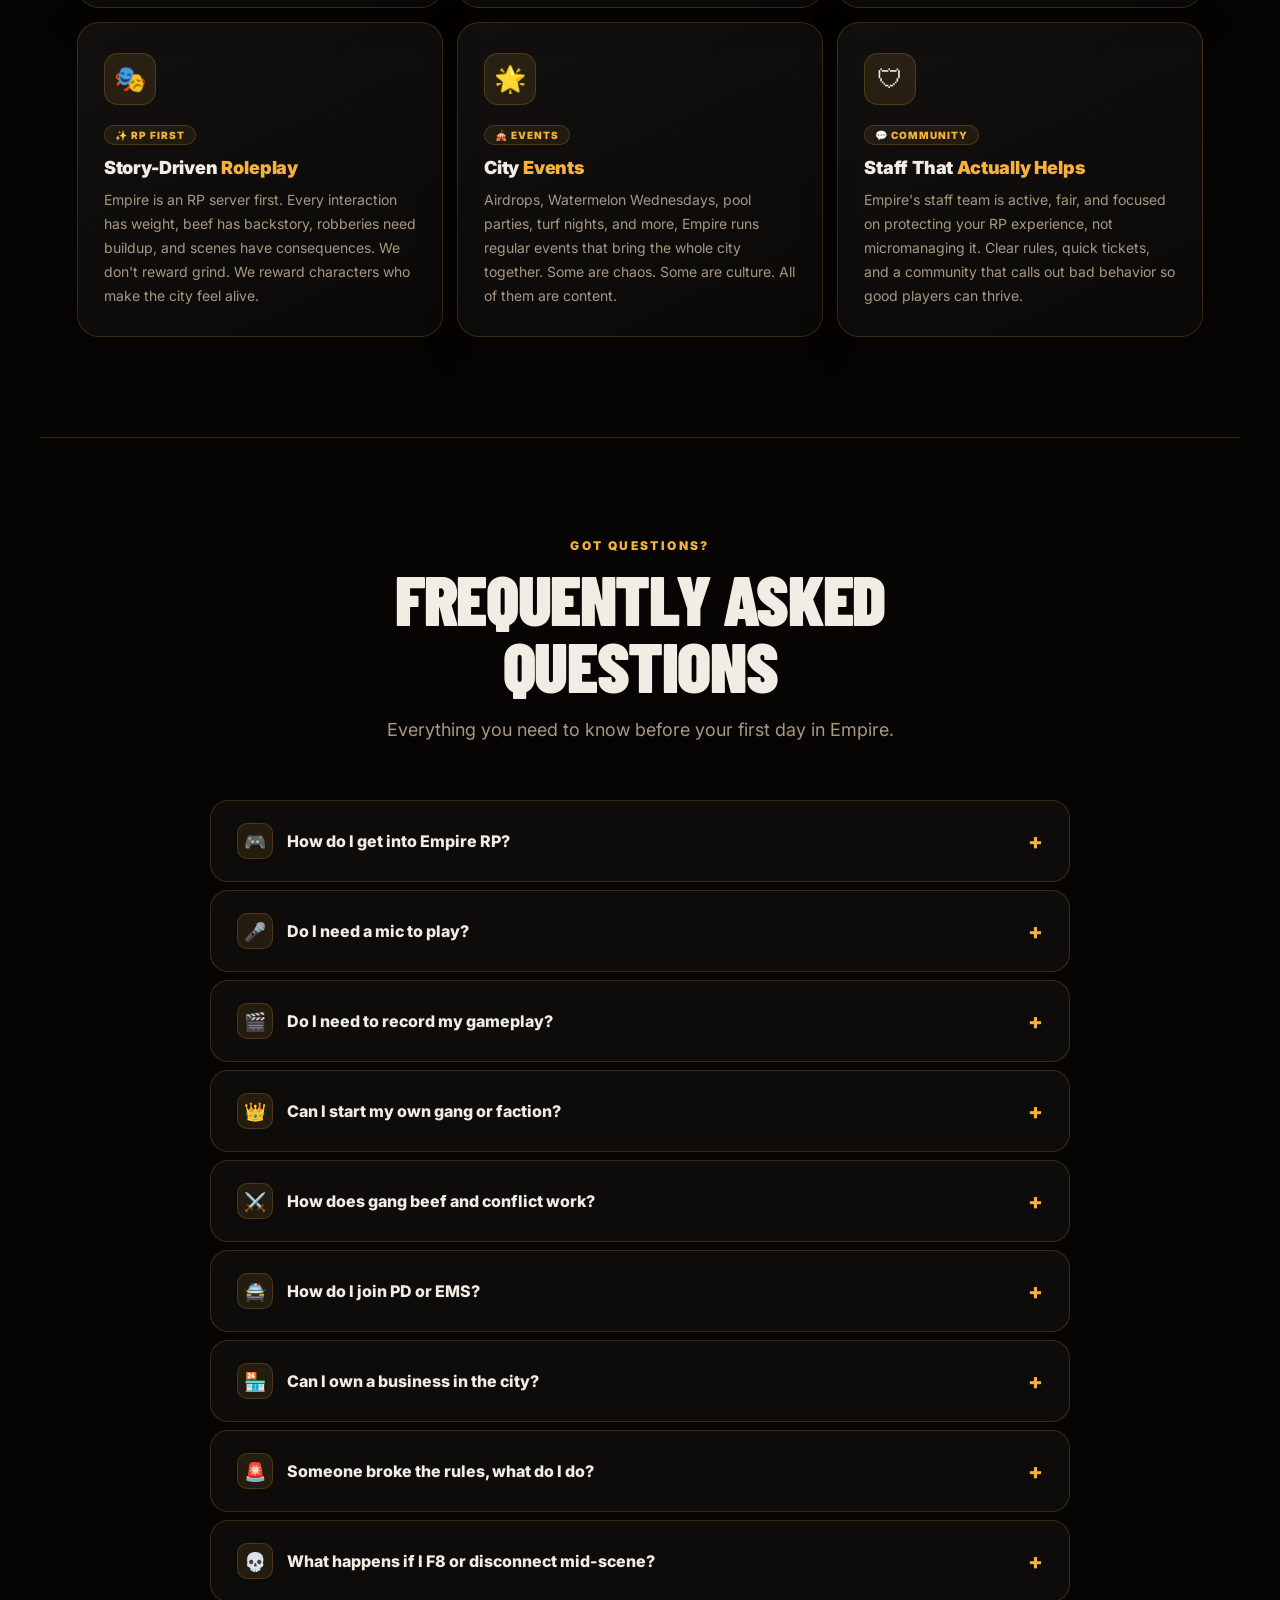
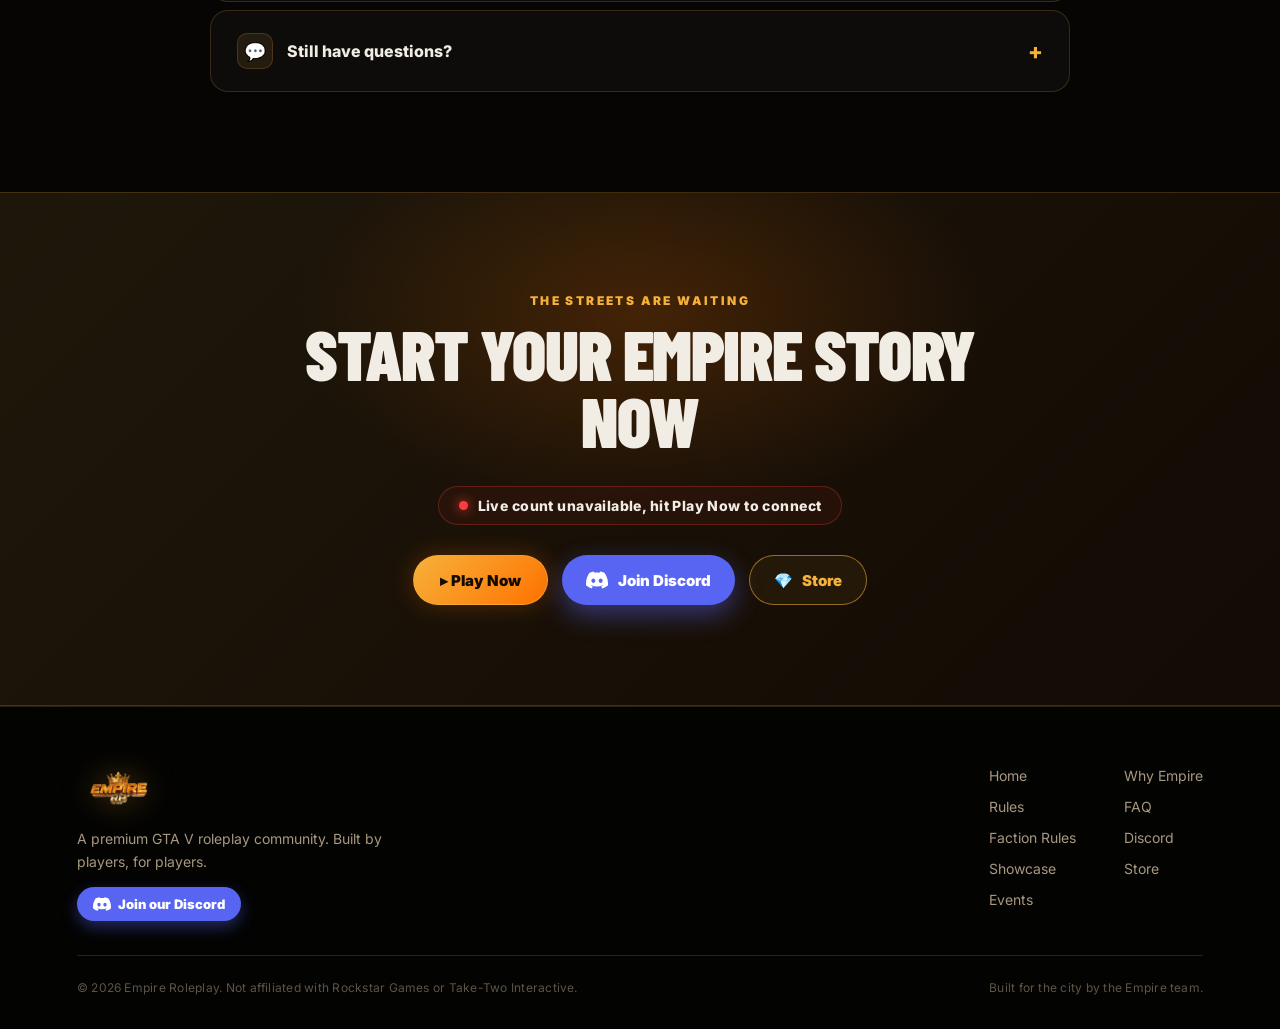
==== commit 50829db3: "Revert "xx" This reverts commit 00ab96752e63c027941dfb62366164f9caa99b79." ====
--- a/index.html
+++ b/index.html
@@ -3,304 +3,241 @@
 <head>
   <meta charset="UTF-8" />
   <meta name="viewport" content="width=device-width, initial-scale=1.0" />
-  <title>Empire Roleplay — Rule the Streets</title>
+  <title>Empire Roleplay</title>
   <link rel="icon" type="image/png" href="empire-logo.png" />
   <link rel="preconnect" href="https://fonts.googleapis.com">
-  <link href="https://fonts.googleapis.com/css2?family=Rajdhani:wght@400;500;600;700&family=DM+Sans:ital,opsz,wght@0,9..40,300;0,9..40,400;0,9..40,500;0,9..40,700;1,9..40,400&display=swap" rel="stylesheet">
+  <link href="https://fonts.googleapis.com/css2?family=Barlow+Condensed:wght@400;700;900&family=Inter:wght@400;600;800;900&display=swap" rel="stylesheet">
   <link rel="stylesheet" href="site.css">
   <style>
-
     /* ── HERO ── */
     .hero {
       min-height: 100vh;
-      display: flex; flex-direction: column; justify-content: flex-end;
-      padding: 0 5% 80px;
+      display: grid; place-items: center;
+      text-align: center;
+      padding: 100px 6% 70px;
       position: relative; overflow: hidden;
     }
     .hero-bg {
       position: absolute; inset: 0; z-index: 0;
-      background: url('https://images.unsplash.com/photo-1477959858617-67f85cf4f1df?auto=format&fit=crop&w=2000&q=80') center/cover no-repeat;
+      background:
+        url('https://images.unsplash.com/photo-1519501025264-65ba15a82390?auto=format&fit=crop&w=1800&q=80')
+        center/cover no-repeat;
     }
     .hero-bg::after {
       content: ''; position: absolute; inset: 0;
-      background: linear-gradient(
-        to bottom,
-        rgba(0,0,0,.2) 0%,
-        rgba(0,0,0,.3) 40%,
-        rgba(0,0,0,.9) 80%,
-        rgba(0,0,0,1) 100%
-      );
-    }
-    .hero-accent {
-      position: absolute; bottom: 0; left: 0; right: 0; height: 3px;
-      background: linear-gradient(90deg, transparent, var(--primary), transparent);
-      z-index: 2;
-    }
-    .hero-content {
-      position: relative; z-index: 2;
-      max-width: 1200px; margin: 0 auto; width: 100%;
-    }
-    .hero-live {
+      background: linear-gradient(180deg, rgba(6,5,4,.6) 0%, rgba(6,5,4,.92) 100%);
+    }
+    .hero-glow {
+      position: absolute; top: -10%; left: 50%; transform: translateX(-50%);
+      width: 900px; height: 600px;
+      background: radial-gradient(ellipse, rgba(255,114,0,.22) 0%, transparent 65%);
+      z-index: 1; pointer-events: none;
+      animation: glowDrift 9s ease-in-out infinite;
+    }
+    .particles { position: absolute; inset: 0; z-index: 1; pointer-events: none; overflow: hidden; }
+    .particle {
+      position: absolute; border-radius: 50%;
+      background: rgba(246,177,58,.55);
+      animation: rise var(--dur,14s) var(--del,0s) ease-in infinite;
+      opacity: 0;
+    }
+    @keyframes rise {
+      0% { opacity: 0; transform: translateY(0) scale(1); }
+      15% { opacity: .7; }
+      85% { opacity: .3; }
+      100% { opacity: 0; transform: translateY(-110vh) scale(.4); }
+    }
+    .hero-content { position: relative; z-index: 2; }
+    .live-badge {
       display: inline-flex; align-items: center; gap: 9px;
-      background: rgba(0,0,0,.6); border: 1px solid rgba(255,255,255,.12);
-      backdrop-filter: blur(8px);
-      color: #fff; font-size: 12px; font-weight: 500;
-      letter-spacing: .08em; text-transform: uppercase;
-      padding: 7px 14px; border-radius: var(--r);
-      margin-bottom: 24px;
+      padding: 8px 18px;
+      border: 1px solid var(--line);
+      border-radius: 999px;
+      background: rgba(255,255,255,.04);
+      color: var(--gold); font-weight: 900; font-size: 13px;
+      letter-spacing: .1em; text-transform: uppercase;
+      margin-bottom: 28px;
     }
     .hero h1 {
-      font-family: 'Rajdhani', sans-serif;
-      font-size: clamp(64px, 10vw, 140px);
-      font-weight: 700; line-height: .92;
-      text-transform: uppercase; letter-spacing: .02em;
-      margin-bottom: 12px;
-    }
-    .hero h1 .accent { color: var(--primary); }
-    .hero-tagline {
-      font-size: clamp(14px, 1.6vw, 18px);
-      color: rgba(255,255,255,.65); font-weight: 400;
-      max-width: 560px; line-height: 1.6;
-      margin-bottom: 36px;
-    }
-    .hero-actions {
-      display: flex; gap: 10px; flex-wrap: wrap; margin-bottom: 52px;
-    }
-    .hero-bar {
-      display: grid; grid-template-columns: repeat(4, 1fr);
-      gap: 1px; background: var(--border);
-      border: 1px solid var(--border); border-radius: var(--r);
-      overflow: hidden; max-width: 800px;
-    }
-    .hero-stat {
+      font-family: 'Barlow Condensed', sans-serif;
+      font-size: clamp(56px, 9vw, 120px);
+      font-weight: 900; line-height: .92;
+      text-transform: uppercase; letter-spacing: -.02em;
+      text-shadow: 0 0 60px rgba(255,114,0,.3);
+      margin-bottom: 20px;
+    }
+    .hero h1 em {
+      font-style: normal;
+      background: linear-gradient(90deg, var(--gold), var(--gold2));
+      -webkit-background-clip: text; -webkit-text-fill-color: transparent;
+      background-clip: text;
+    }
+    .hero-sub {
+      max-width: 680px; margin: 0 auto 36px;
+      color: var(--muted); font-size: clamp(16px,2vw,20px); line-height: 1.65;
+    }
+    .hero-actions { display: flex; gap: 14px; justify-content: center; flex-wrap: wrap; margin-bottom: 60px; }
+    .hero-stats {
+      display: grid; grid-template-columns: repeat(4,1fr); gap: 12px;
+      max-width: 900px; margin: 0 auto;
+    }
+    .hstat {
       background: rgba(255,255,255,.04);
-      padding: 20px 22px;
-      transition: background .2s;
-    }
-    .hero-stat:hover { background: rgba(255,255,255,.08); }
-    .hero-stat-val {
-      font-family: 'Rajdhani', sans-serif;
-      font-size: 30px; font-weight: 700; color: var(--primary);
-      line-height: 1; margin-bottom: 3px;
-    }
-    .hero-stat-label {
-      font-size: 11px; font-weight: 500;
-      color: rgba(255,255,255,.45); text-transform: uppercase; letter-spacing: .1em;
-    }
-
-    /* ── ENTER ANIMATION ── */
-    @keyframes heroUp { from { opacity:0; transform: translateY(30px); } to { opacity:1; transform: translateY(0); } }
-    .hero-live   { animation: heroUp .6s .2s both ease; }
-    .hero h1     { animation: heroUp .7s .35s both ease; }
-    .hero-tagline { animation: heroUp .7s .48s both ease; }
-    .hero-actions { animation: heroUp .7s .6s both ease; }
-    .hero-bar   { animation: heroUp .7s .72s both ease; }
-
-    /* ── TICKER ── */
-    .ticker-wrap {
-      overflow: hidden;
-      background: var(--primary);
-      padding: 10px 0;
-    }
-    .ticker {
-      display: flex; animation: tickerScroll 28s linear infinite;
-      white-space: nowrap;
-    }
-    .ticker-item {
-      display: inline-flex; align-items: center; gap: 14px;
-      padding: 0 30px;
-      font-family: 'Rajdhani', sans-serif;
-      font-weight: 700; font-size: 13px;
-      letter-spacing: .14em; text-transform: uppercase; color: #000;
-    }
-    .ticker-sep { opacity: .4; font-size: 10px; }
-    @keyframes tickerScroll { 0%{transform:translateX(0)} 100%{transform:translateX(-50%)} }
-
-    /* ── ABOUT SPLIT ── */
-    .about {
-      max-width: 1200px; margin: 0 auto;
-      display: grid; grid-template-columns: 1fr 1fr; gap: 80px; align-items: center;
-    }
-    .about-text .section-label { display: flex; }
-    .about-text h2 {
-      font-family: 'Rajdhani', sans-serif;
-      font-size: clamp(38px, 4.5vw, 62px);
-      font-weight: 700; text-transform: uppercase; letter-spacing: .04em; line-height: 1;
-      margin-bottom: 22px;
-    }
-    .about-text h2 em { font-style: normal; color: var(--primary); }
-    .about-text p {
-      color: var(--gray-light); font-size: 16px; line-height: 1.78;
-      margin-bottom: 16px;
-    }
-    .about-text p:last-of-type { margin-bottom: 30px; }
-    .about-visual {
-      position: relative;
-    }
-    .about-img-wrap {
-      position: relative; border-radius: var(--r-xl);
-      overflow: hidden; aspect-ratio: 4/3;
-      border: 1px solid var(--border);
-    }
-    .about-img-wrap img { width: 100%; height: 100%; object-fit: cover; display: block; }
-    .about-img-wrap::after {
-      content: ''; position: absolute; inset: 0;
-      background: linear-gradient(135deg, rgba(244,146,17,.08), transparent);
-    }
-    .about-badge {
-      position: absolute; bottom: -16px; left: -16px;
-      background: var(--primary); color: #000;
-      font-family: 'Rajdhani', sans-serif;
-      font-weight: 700; font-size: 13px; letter-spacing: .1em; text-transform: uppercase;
-      padding: 12px 20px; border-radius: var(--r);
-    }
-    .about-badge strong { display: block; font-size: 28px; line-height: 1; }
-
-    /* ── FEATURES ── */
-    .features { background: var(--surface); }
-    .features-wrap { max-width: 1200px; margin: 0 auto; }
-    .features-grid {
-      display: grid; grid-template-columns: repeat(3, 1fr); gap: 2px;
-      background: var(--border); border: 1px solid var(--border);
-      border-radius: var(--r-xl); overflow: hidden;
-    }
-    .feat {
-      background: var(--surface);
-      padding: 36px 30px;
-      transition: background .25s;
-      position: relative;
-    }
-    .feat:hover { background: var(--surface2); }
-    .feat::after {
+      border: 1px solid var(--line);
+      border-radius: 18px; padding: 22px 16px;
+      transition: border-color .3s, transform .3s cubic-bezier(.22,1,.36,1), box-shadow .3s, background .3s;
+    }
+    .hstat:hover {
+      border-color: rgba(246,177,58,.5);
+      transform: translateY(-5px);
+      box-shadow: 0 14px 34px rgba(0,0,0,.45);
+      background: rgba(255,255,255,.06);
+    }
+    .hstat b {
+      display: block; font-family: 'Barlow Condensed', sans-serif;
+      font-size: 36px; font-weight: 900; color: var(--gold);
+      line-height: 1; margin-bottom: 4px;
+    }
+    .hstat span { color: var(--muted); font-weight: 800; font-size: 11px; text-transform: uppercase; letter-spacing: .12em; }
+
+    /* ── SECTIONS ── */
+    section { padding: 100px 6%; }
+    .section-label { color: var(--gold); font-weight: 900; text-transform: uppercase; letter-spacing: .2em; font-size: 12px; margin-bottom: 12px; }
+    h2 {
+      font-family: 'Barlow Condensed', sans-serif;
+      font-size: clamp(38px, 5.5vw, 72px);
+      font-weight: 900; letter-spacing: -.02em;
+      line-height: .95; text-transform: uppercase; margin-bottom: 16px;
+    }
+    .section-head { text-align: center; max-width: 760px; margin: 0 auto 56px; }
+    .section-head p { color: var(--muted); font-size: 18px; line-height: 1.65; }
+
+    /* ── FEATURES GRID ── */
+    .features-grid { display: grid; grid-template-columns: repeat(3, 1fr); gap: 14px; max-width: 1200px; margin: 0 auto; }
+    .feat-card {
+      background: linear-gradient(155deg, rgba(255,255,255,.05) 0%, rgba(255,255,255,.018) 100%);
+      border: 1px solid var(--line);
+      border-radius: var(--r);
+      padding: 30px 26px 28px;
+      box-shadow: 0 8px 36px rgba(0,0,0,.3);
+      transition: transform .3s cubic-bezier(.22,1,.36,1), border-color .25s, box-shadow .3s;
+      position: relative; overflow: hidden;
+    }
+    .feat-card::before {
       content: ''; position: absolute; top: 0; left: 0; right: 0; height: 2px;
-      background: var(--primary); transform: scaleX(0); transform-origin: left;
-      transition: transform .3s ease;
-    }
-    .feat:hover::after { transform: scaleX(1); }
-    .feat-icon {
-      font-size: 32px; margin-bottom: 18px;
-      display: block;
-    }
-    .feat h3 {
-      font-family: 'Rajdhani', sans-serif;
-      font-size: 20px; font-weight: 700; text-transform: uppercase;
-      letter-spacing: .06em; margin-bottom: 10px;
-      color: var(--white);
-    }
-    .feat h3 span { color: var(--primary); }
-    .feat p {
-      color: var(--gray); font-size: 14px; line-height: 1.75;
-    }
+      background: linear-gradient(90deg, transparent, var(--gold), transparent);
+      opacity: 0; transition: opacity .3s;
+    }
+    .feat-card:hover {
+      transform: translateY(-6px);
+      border-color: rgba(255,255,255,.75);
+      box-shadow: 0 0 6px rgba(255,255,255,.5), 0 0 22px rgba(246,177,58,.5), 0 0 50px rgba(255,114,0,.25), 0 20px 50px rgba(0,0,0,.4);
+    }
+    .feat-card:hover::before { opacity: 1; }
+    .feat-icon-wrap {
+      width: 52px; height: 52px; border-radius: 14px;
+      background: rgba(246,177,58,.1); border: 1px solid rgba(246,177,58,.2);
+      display: flex; align-items: center; justify-content: center;
+      font-size: 26px; margin-bottom: 18px;
+      transition: background .2s, border-color .2s;
+    }
+    .feat-card:hover .feat-icon-wrap { background: rgba(246,177,58,.18); border-color: rgba(246,177,58,.45); }
+    .feat-card h3 { color: var(--text); font-size: 18px; font-weight: 900; margin-bottom: 10px; letter-spacing: -.01em; }
+    .feat-card h3 span { color: var(--gold); }
+    .feat-card p { color: var(--muted); line-height: 1.72; font-size: 14px; }
     .feat-tag {
-      display: inline-block;
-      color: var(--primary); font-size: 11px; font-weight: 700;
-      text-transform: uppercase; letter-spacing: .12em;
-      margin-bottom: 8px;
-    }
+      display: inline-flex; align-items: center; gap: 5px;
+      background: rgba(246,177,58,.08); border: 1px solid rgba(246,177,58,.2);
+      color: var(--gold); border-radius: 999px; padding: 3px 10px;
+      font-size: 10px; font-weight: 900; letter-spacing: .1em;
+      text-transform: uppercase; margin-bottom: 12px;
+    }
+
+    .divider { border: none; border-top: 1px solid var(--line); max-width: 1200px; margin: 0 auto; }
 
     /* ── FAQ ── */
-    .faq-wrap { max-width: 860px; margin: 0 auto; }
+    .faq-list { max-width: 860px; margin: 0 auto; display: flex; flex-direction: column; gap: 8px; }
     .faq-item {
-      border-bottom: 1px solid var(--border);
-      transition: border-color .2s;
-    }
-    .faq-item:first-child { border-top: 1px solid var(--border); }
-    .faq-item.open { border-color: rgba(244,146,17,.3); }
+      background: rgba(255,255,255,.032);
+      border: 1px solid var(--line);
+      border-radius: 18px; overflow: hidden;
+      transition: border-color .25s, box-shadow .25s;
+    }
+    .faq-item:hover { border-color: rgba(246,177,58,.3); }
+    .faq-item.open {
+      border-color: rgba(255,255,255,.75);
+      box-shadow: 0 0 6px rgba(255,255,255,.5), 0 0 20px rgba(246,177,58,.4), 0 0 50px rgba(255,114,0,.2);
+    }
     .faq-q {
-      display: flex; justify-content: space-between; align-items: center;
-      padding: 22px 0; cursor: pointer; gap: 16px;
-    }
-    .faq-q-inner {
-      display: flex; align-items: center; gap: 14px;
-      font-weight: 600; font-size: 16px; color: var(--gray-light);
+      display: flex; justify-content: space-between; align-items: center; gap: 16px;
+      padding: 22px 26px; cursor: pointer;
+      font-weight: 800; font-size: 16px;
       transition: color .2s;
     }
-    .faq-item.open .faq-q-inner { color: var(--white); }
-    .faq-num {
-      font-family: 'Rajdhani', sans-serif;
-      font-size: 13px; font-weight: 700; color: var(--primary);
-      letter-spacing: .08em; min-width: 28px;
-    }
-    .faq-arrow {
-      width: 28px; height: 28px; border-radius: var(--r);
-      border: 1px solid var(--border); background: var(--surface2);
-      display: flex; align-items: center; justify-content: center;
-      color: var(--primary); font-size: 18px; flex-shrink: 0;
-      transition: transform .3s, background .2s;
-    }
-    .faq-item.open .faq-arrow { transform: rotate(45deg); background: rgba(244,146,17,.12); }
+    .faq-item.open .faq-q { color: var(--gold); }
+    .faq-q-left { display: flex; align-items: center; gap: 14px; }
+    .faq-icon { font-size: 18px; flex-shrink: 0; width: 36px; height: 36px; border-radius: 10px; background: rgba(246,177,58,.1); border: 1px solid var(--line); display: flex; align-items: center; justify-content: center; transition: background .2s; }
+    .faq-item.open .faq-icon { background: rgba(246,177,58,.2); border-color: rgba(246,177,58,.4); }
+    .faq-q .arrow { color: var(--gold); font-size: 22px; transition: transform .3s; flex-shrink: 0; }
+    .faq-item.open .arrow { transform: rotate(45deg); }
     .faq-a {
       max-height: 0; overflow: hidden;
-      padding-left: 42px;
       transition: max-height .4s cubic-bezier(.22,1,.36,1), padding .3s;
-      color: var(--gray); line-height: 1.78; font-size: 15px;
-    }
-    .faq-item.open .faq-a { max-height: 500px; padding-bottom: 22px; }
-    .faq-a a { color: var(--primary); text-underline-offset: 3px; text-decoration: underline; }
-    .faq-a a:hover { color: #ffab2e; }
-
-    /* ── CTA SECTION ── */
-    .cta {
-      background: var(--surface);
-      border-top: 1px solid var(--border);
+      padding: 0 26px 0 76px; color: var(--muted); line-height: 1.75; font-size: 15px;
+    }
+    .faq-item.open .faq-a { max-height: 600px; padding: 0 26px 22px 76px; }
+    .faq-a a { color: var(--gold); text-decoration: underline; text-underline-offset: 3px; }
+    .faq-a a:hover { color: var(--gold2); }
+
+    /* ── CTA ── */
+    .cta-section {
+      background: linear-gradient(135deg, rgba(246,177,58,.1), rgba(255,114,0,.05));
+      border-top: 1px solid var(--line); border-bottom: 1px solid var(--line);
+      text-align: center;
       position: relative; overflow: hidden;
     }
-    .cta-inner {
-      max-width: 1200px; margin: 0 auto;
-      display: grid; grid-template-columns: 1fr auto; gap: 60px; align-items: center;
-    }
-    .cta-title {
-      font-family: 'Rajdhani', sans-serif;
-      font-size: clamp(36px, 4vw, 58px); font-weight: 700;
-      text-transform: uppercase; letter-spacing: .04em; line-height: 1;
-      margin-bottom: 14px;
-    }
-    .cta-title em { font-style: normal; color: var(--primary); }
-    .cta-sub { color: var(--gray); font-size: 15px; line-height: 1.7; max-width: 480px; margin-bottom: 22px; }
-    .cta-actions { display: flex; gap: 10px; flex-wrap: wrap; }
-    .cta-right {
-      display: flex; flex-direction: column; align-items: flex-end; gap: 20px;
-      flex-shrink: 0;
-    }
-    .cta-accent {
-      font-family: 'Rajdhani', sans-serif;
-      font-size: 100px; font-weight: 700; color: rgba(244,146,17,.08);
-      text-transform: uppercase; letter-spacing: -.04em; line-height: 1;
-      position: absolute; right: 5%; top: 50%; transform: translateY(-50%);
-      pointer-events: none; user-select: none;
-    }
-
-    /* ── RESPONSIVE ── */
-    @media (max-width: 960px) {
-      .about { grid-template-columns: 1fr; gap: 40px; }
-      .about-badge { bottom: -12px; left: -12px; }
+    .cta-section::before {
+      content: ''; position: absolute; top: -80px; left: 50%; transform: translateX(-50%);
+      width: 700px; height: 400px;
+      background: radial-gradient(ellipse, rgba(255,114,0,.18) 0%, transparent 70%);
+      pointer-events: none;
+    }
+    .cta-section .section-head { position: relative; z-index: 1; margin-bottom: 32px; }
+    .cta-actions { display: flex; gap: 14px; justify-content: center; flex-wrap: wrap; position: relative; z-index: 1; }
+
+    /* ── HERO ENTRANCES ── */
+    .hero-content > .live-badge   { animation: heroRise .7s .15s both cubic-bezier(.22,1,.36,1); }
+    .hero-content > h1            { animation: heroRise .8s .28s both cubic-bezier(.22,1,.36,1); }
+    .hero-content > .hero-sub     { animation: heroRise .8s .42s both cubic-bezier(.22,1,.36,1); }
+    .hero-content > .hero-actions { animation: heroRise .8s .56s both cubic-bezier(.22,1,.36,1); }
+    .hero-content > .hero-stats   { animation: heroRise .8s .70s both cubic-bezier(.22,1,.36,1); }
+
+    /* ── PAGE RESPONSIVE ── */
+    @media (max-width: 900px) {
       .features-grid { grid-template-columns: 1fr 1fr; }
-      .hero-bar { grid-template-columns: repeat(2, 1fr); }
-      .cta-inner { grid-template-columns: 1fr; gap: 30px; }
-      .cta-right { align-items: flex-start; }
-      .cta-accent { display: none; }
+      .hero-stats { grid-template-columns: repeat(2,1fr); }
     }
     @media (max-width: 600px) {
-      .hero h1 { font-size: 56px; }
-      .features-grid { grid-template-columns: 1fr; }
-      .hero-bar { grid-template-columns: repeat(2, 1fr); }
+      .features-grid, .hero-stats { grid-template-columns: 1fr; }
+      section { padding: 70px 5%; }
+      .hero { padding: 90px 5% 60px; }
     }
   </style>
 </head>
 <body>
 
-  <!-- Discord SVG symbol -->
-  <svg width="0" height="0" style="position:absolute" aria-hidden="true">
+  <!-- Discord logo (reused via <use>) -->
+  <svg width="0" height="0" style="position:absolute" aria-hidden="true" focusable="false">
     <symbol id="discord-logo" viewBox="0 0 24 24">
       <path fill="currentColor" d="M20.317 4.3698a19.7913 19.7913 0 0 0-4.8851-1.5152.0741.0741 0 0 0-.0785.0371c-.211.3753-.4447.8648-.6083 1.2495-1.8447-.2762-3.68-.2762-5.4868 0-.1636-.3933-.4058-.8742-.6177-1.2495a.077.077 0 0 0-.0785-.037 19.7363 19.7363 0 0 0-4.8852 1.515.0699.0699 0 0 0-.0321.0277C.5334 9.0458-.319 13.5799.0992 18.0578a.0824.0824 0 0 0 .0312.0561c2.0528 1.5076 4.0413 2.4228 5.9929 3.0294a.0777.0777 0 0 0 .0842-.0276c.4616-.6304.8731-1.2952 1.226-1.9942a.076.076 0 0 0-.0416-.1057c-.6528-.2476-1.2743-.5495-1.8722-.8923a.077.077 0 0 1-.0076-.1277c.1258-.0943.2517-.1923.3718-.2914a.0743.0743 0 0 1 .0776-.0105c3.9278 1.7933 8.18 1.7933 12.0614 0a.0739.0739 0 0 1 .0785.0095c.1202.099.246.1981.3728.2924a.077.077 0 0 1-.0066.1276 12.2986 12.2986 0 0 1-1.873.8914.0766.0766 0 0 0-.0407.1067c.3604.698.7719 1.3628 1.225 1.9932a.076.076 0 0 0 .0842.0286c1.961-.6067 3.9495-1.5219 6.0023-3.0294a.077.077 0 0 0 .0313-.0552c.5004-5.177-.8382-9.6739-3.5485-13.6604a.061.061 0 0 0-.0312-.0286ZM8.02 15.3312c-1.1825 0-2.1569-1.0857-2.1569-2.419 0-1.3332.9555-2.4189 2.157-2.4189 1.2108 0 2.1757 1.0952 2.1568 2.419 0 1.3332-.9555 2.4189-2.1569 2.4189Zm7.9748 0c-1.1825 0-2.1569-1.0857-2.1569-2.419 0-1.3332.9554-2.4189 2.1569-2.4189 1.2108 0 2.1757 1.0952 2.1568 2.419 0 1.3332-.946 2.4189-2.1568 2.4189Z"/>
     </symbol>
   </svg>
 
-  <!-- NAV -->
+    <!-- NAV -->
   <nav class="nav" id="mainNav">
     <a class="brand" href="index.html">
-      <img src="empire-logo.png" alt="Empire RP">
-      <span class="brand-text">Empire <span>RP</span></span>
+      <img src="empire-logo.png" alt="Empire RP Logo">
+      <span>Empire RP</span>
     </a>
     <div class="nav-links">
       <a href="index.html" class="active">Home</a>
@@ -308,14 +245,14 @@
       <a href="faction-rules.html">Faction Rules</a>
       <a href="showcase.html">Showcase</a>
       <a href="events.html">Events</a>
-      <a href="index.html#features">Features</a>
+      <a href="index.html#features">Why Empire</a>
       <a href="index.html#faq">FAQ</a>
       <a class="btn-discord sm" href="https://discord.gg/empirerp" target="_blank" rel="noopener"><svg aria-hidden="true"><use href="#discord-logo"/></svg> Discord</a>
-      <a href="fivem://connect/zjva9ey" class="btn-nav">▸ Play Now</a>
-    </div>
-    <button class="hamburger" id="hamburger" aria-label="Menu">
+      <a href="fivem://connect/zjva9ey" class="btn-nav">&#9658; Play Now</a>
+    </div>
+    <div class="hamburger" id="hamburger" aria-label="Menu">
       <span></span><span></span><span></span>
-    </button>
+    </div>
   </nav>
   <div class="mobile-menu" id="mobileMenu">
     <a href="index.html">Home</a>
@@ -323,246 +260,198 @@
     <a href="faction-rules.html">Faction Rules</a>
     <a href="showcase.html">Showcase</a>
     <a href="events.html">Events</a>
-    <a href="index.html#features">Features</a>
+    <a href="index.html#features">Why Empire</a>
     <a href="index.html#faq">FAQ</a>
-    <a href="https://discord.gg/empirerp" target="_blank" rel="noopener" style="color:#5865F2">Join Discord</a>
-    <a href="fivem://connect/zjva9ey" style="color:var(--primary)">▸ Play Now</a>
+    <a class="btn-discord" href="https://discord.gg/empirerp" target="_blank" rel="noopener" style="justify-content:center;border-bottom:none"><svg aria-hidden="true"><use href="#discord-logo"/></svg> Join Discord</a>
+    <a href="fivem://connect/zjva9ey" class="btn" style="text-align:center">&#9658; Play Now</a>
   </div>
 
   <!-- HERO -->
   <header id="home" class="hero">
     <div class="hero-bg"></div>
-    <div class="hero-accent"></div>
+    <div class="hero-glow"></div>
+    <div class="particles" id="particles"></div>
     <div class="hero-content">
-      <div class="hero-live"><span class="dot"></span> <span id="liveBadgeText">Empire Roleplay — Live</span></div>
-      <h1>Rule<br>The<br><span class="accent">Streets.</span></h1>
-      <p class="hero-tagline">A premium FiveM GTA V roleplay city. Real stories. Real consequences. Gangs, businesses, PD, EMS — every role has weight.</p>
+      <div class="live-badge"><span class="dot"></span> <span id="liveBadgeText">Empire Roleplay is Live</span></div>
+      <h1>Rule the Streets.<br><em>Build Your Empire.</em></h1>
+      <p class="hero-sub">A serious FiveM GTA V roleplay city built for gangs, businesses, PD, EMS, and players who want real stories, not boring scenes.</p>
       <div class="hero-actions">
         <a class="btn" href="fivem://connect/zjva9ey">▸ Play Now</a>
         <a class="btn-discord" href="https://discord.gg/empirerp" target="_blank" rel="noopener"><svg aria-hidden="true"><use href="#discord-logo"/></svg> Join Discord</a>
-        <a class="btn-ghost" href="rules.html">Read Rules</a>
-      </div>
-      <div class="hero-bar">
-        <div class="hero-stat">
-          <div class="hero-stat-val">24/7</div>
-          <div class="hero-stat-label">Always Online</div>
-        </div>
-        <div class="hero-stat">
-          <div class="hero-stat-val">PD</div>
-          <div class="hero-stat-label">Active Police</div>
-        </div>
-        <div class="hero-stat">
-          <div class="hero-stat-val">EMS</div>
-          <div class="hero-stat-label">Active Medical</div>
-        </div>
-        <div class="hero-stat">
-          <div class="hero-stat-val">RP</div>
-          <div class="hero-stat-label">Story Driven</div>
-        </div>
+        <a class="btn ghost" href="rules.html">Read Rules</a>
+        <a class="btn ghost" href="faction-rules.html">Faction Rules</a>
+      </div>
+      <div class="hero-stats">
+        <div class="hstat"><b>24/7</b><span>City Online</span></div>
+        <div class="hstat"><b>PD</b><span>Active Police</span></div>
+        <div class="hstat"><b>EMS</b><span>Active Medical</span></div>
+        <div class="hstat"><b>RP</b><span>Story Driven</span></div>
       </div>
     </div>
   </header>
 
-  <!-- TICKER -->
-  <div class="ticker-wrap" aria-hidden="true">
-    <div class="ticker">
-      <span class="ticker-item">Gang Roleplay <span class="ticker-sep">◆</span></span>
-      <span class="ticker-item">Player Businesses <span class="ticker-sep">◆</span></span>
-      <span class="ticker-item">Whitelisted PD <span class="ticker-sep">◆</span></span>
-      <span class="ticker-item">EMS Department <span class="ticker-sep">◆</span></span>
-      <span class="ticker-item">City Events <span class="ticker-sep">◆</span></span>
-      <span class="ticker-item">Custom Factions <span class="ticker-sep">◆</span></span>
-      <span class="ticker-item">Story-Driven RP <span class="ticker-sep">◆</span></span>
-      <span class="ticker-item">Active Staff <span class="ticker-sep">◆</span></span>
-      <!-- Duplicate for seamless loop -->
-      <span class="ticker-item">Gang Roleplay <span class="ticker-sep">◆</span></span>
-      <span class="ticker-item">Player Businesses <span class="ticker-sep">◆</span></span>
-      <span class="ticker-item">Whitelisted PD <span class="ticker-sep">◆</span></span>
-      <span class="ticker-item">EMS Department <span class="ticker-sep">◆</span></span>
-      <span class="ticker-item">City Events <span class="ticker-sep">◆</span></span>
-      <span class="ticker-item">Custom Factions <span class="ticker-sep">◆</span></span>
-      <span class="ticker-item">Story-Driven RP <span class="ticker-sep">◆</span></span>
-      <span class="ticker-item">Active Staff <span class="ticker-sep">◆</span></span>
-    </div>
-  </div>
-
-  <!-- ABOUT -->
-  <section class="section" style="background: var(--black);">
-    <div class="about">
-      <div class="about-text reveal">
-        <div class="section-label">About Empire</div>
-        <h2>Built for <em>real</em><br>roleplay.</h2>
-        <p>Empire RP isn't a server where you grind, respawn, and repeat. Every character has history, every conflict has consequences, and every story actually lands.</p>
-        <p>Whether you're running a crew, operating a business, or protecting the city with a badge — Empire gives your character a reason to exist and a city that reacts to everything you do.</p>
-        <div style="display:flex;gap:10px;flex-wrap:wrap;">
-          <a class="btn" href="fivem://connect/zjva9ey">▸ Join the City</a>
-          <a class="btn-ghost" href="faction-rules.html">Faction Info</a>
-        </div>
-      </div>
-      <div class="about-visual reveal">
-        <div class="about-img-wrap">
-          <img src="https://images.unsplash.com/photo-1534438327276-14e5300c3a48?auto=format&fit=crop&w=800&q=80" alt="Empire RP City">
-          <div class="about-badge">
-            <strong>24/7</strong>
-            City Active
-          </div>
-        </div>
-      </div>
+  <!-- FEATURES -->
+  <section id="features">
+    <div class="section-head reveal">
+      <div class="section-label">Why Empire Roleplay</div>
+      <h2>Your lane. Your story.<br>Your <em style="font-style:italic;background:linear-gradient(135deg,var(--gold),var(--gold2));-webkit-background-clip:text;-webkit-text-fill-color:transparent;background-clip:text;">empire.</em></h2>
+      <p>Whether you're running blocks, building a business, or protecting the city, Empire gives every character a purpose and every story a place to live.</p>
+    </div>
+    <div class="features-grid">
+
+      <div class="feat-card reveal">
+        <div class="feat-icon-wrap">👑</div>
+        <div class="feat-tag">🔥 Street Life</div>
+        <h3>Faction & <span>Gang RP</span></h3>
+        <p>Build your crew from the ground up. Empire's faction system supports drug spots, turf ownership, beef validation, alliances, and tax collections. The streets have structure, and there's real power to be earned.</p>
+      </div>
+
+      <div class="feat-card reveal">
+        <div class="feat-icon-wrap">🚔</div>
+        <div class="feat-tag">⚖️ Law & Order</div>
+        <h3>PD & <span>EMS</span></h3>
+        <p>Whitelisted departments with depth. Chase suspects through the city, run investigations, work medical scenes, and develop characters who actually matter to the city's story, not just NPCs with a badge.</p>
+      </div>
+
+      <div class="feat-card reveal">
+        <div class="feat-icon-wrap">🏪</div>
+        <div class="feat-tag">💼 Civilian Life</div>
+        <h3>Player-Owned <span>Businesses</span></h3>
+        <p>Open a shop, run a mechanic bay, operate a nightclub. Empire's economy is player-driven, with real employees, invoicing, Business Oversight, and consequences if you go inactive. Build something worth protecting.</p>
+      </div>
+
+      <div class="feat-card reveal">
+        <div class="feat-icon-wrap">🎭</div>
+        <div class="feat-tag">✨ RP First</div>
+        <h3>Story-Driven <span>Roleplay</span></h3>
+        <p>Empire is an RP server first. Every interaction has weight, beef has backstory, robberies need buildup, and scenes have consequences. We don't reward grind. We reward characters who make the city feel alive.</p>
+      </div>
+
+      <div class="feat-card reveal">
+        <div class="feat-icon-wrap">🌟</div>
+        <div class="feat-tag">🎪 Events</div>
+        <h3>City <span>Events</span></h3>
+        <p>Airdrops, Watermelon Wednesdays, pool parties, turf nights, and more, Empire runs regular events that bring the whole city together. Some are chaos. Some are culture. All of them are content.</p>
+      </div>
+
+      <div class="feat-card reveal">
+        <div class="feat-icon-wrap">🛡</div>
+        <div class="feat-tag">💬 Community</div>
+        <h3>Staff That <span>Actually Helps</span></h3>
+        <p>Empire's staff team is active, fair, and focused on protecting your RP experience, not micromanaging it. Clear rules, quick tickets, and a community that calls out bad behavior so good players can thrive.</p>
+      </div>
+
     </div>
   </section>
 
-  <!-- FEATURES -->
-  <section id="features" class="section features">
-    <div class="features-wrap">
-      <div class="section-head reveal">
-        <div class="section-label">What We Offer</div>
-        <h2>Every role.<br><em>Every story.</em></h2>
-        <p>Six pillars that make Empire different from every other city you've played.</p>
-      </div>
-      <div class="features-grid">
-
-        <div class="feat reveal">
-          <span class="feat-tag">Street Life</span>
-          <span class="feat-icon">👑</span>
-          <h3>Faction &amp; <span>Gang RP</span></h3>
-          <p>Build your crew from nothing. Drug spots, turf ownership, beef validation, alliances, tax collections — the streets have real structure and real power to earn.</p>
-        </div>
-
-        <div class="feat reveal">
-          <span class="feat-tag">Law &amp; Order</span>
-          <span class="feat-icon">🚔</span>
-          <h3>PD &amp; <span>EMS</span></h3>
-          <p>Whitelisted departments with genuine depth. Investigations, medical scenes, characters who matter — not NPCs with badges.</p>
-        </div>
-
-        <div class="feat reveal">
-          <span class="feat-tag">Civilian Life</span>
-          <span class="feat-icon">🏪</span>
-          <h3>Player-Owned <span>Businesses</span></h3>
-          <p>Open a shop, run a mechanic bay, operate a nightclub. Empire's economy is player-driven with real employees, invoicing, and consequences if you go inactive.</p>
-        </div>
-
-        <div class="feat reveal">
-          <span class="feat-tag">RP First</span>
-          <span class="feat-icon">🎭</span>
-          <h3>Story-Driven <span>Roleplay</span></h3>
-          <p>Every interaction has weight. Beef has backstory, robberies need buildup, scenes have consequences. We reward characters who make the city feel alive.</p>
-        </div>
-
-        <div class="feat reveal">
-          <span class="feat-tag">Events</span>
-          <span class="feat-icon">🌟</span>
-          <h3>City <span>Events</span></h3>
-          <p>Airdrops, Watermelon Wednesdays, pool parties, turf nights — Empire runs regular events that bring the whole city together.</p>
-        </div>
-
-        <div class="feat reveal">
-          <span class="feat-tag">Community</span>
-          <span class="feat-icon">🛡</span>
-          <h3>Staff That <span>Actually Helps</span></h3>
-          <p>Active, fair, and focused on protecting your RP experience — not micromanaging it. Clear rules. Quick tickets. A community that protects good players.</p>
-        </div>
-
-      </div>
+  <hr class="divider">
+
+  <!-- FAQ -->
+  <section id="faq">
+    <div class="section-head reveal">
+      <div class="section-label">Got Questions?</div>
+      <h2>Frequently Asked Questions</h2>
+      <p>Everything you need to know before your first day in Empire.</p>
+    </div>
+    <div class="faq-list">
+
+      <div class="faq-item reveal">
+        <div class="faq-q">
+          <div class="faq-q-left"><div class="faq-icon">🎮</div> How do I get into Empire RP?</div>
+          <span class="arrow">+</span>
+        </div>
+        <div class="faq-a">Download FiveM, <a href="https://discord.gg/empirerp" target="_blank">join our Discord</a>, read the rules, then hit the Play Now button to connect. The whole process takes about 10 minutes. Once you're in, fully customize your character before doing anything, default models aren't allowed.</div>
+      </div>
+
+      <div class="faq-item reveal">
+        <div class="faq-q">
+          <div class="faq-q-left"><div class="faq-icon">🎤</div> Do I need a mic to play?</div>
+          <span class="arrow">+</span>
+        </div>
+        <div class="faq-a">Yes, a working microphone is required. Empire RP is a serious voice-RP server. Text-only roleplay is not how we operate. If you don't have a mic, get one before joining. This is non-negotiable.</div>
+      </div>
+
+      <div class="faq-item reveal">
+        <div class="faq-q">
+          <div class="faq-q-left"><div class="faq-icon">🎬</div> Do I need to record my gameplay?</div>
+          <span class="arrow">+</span>
+        </div>
+        <div class="faq-a">Yes. You must run clipping software at all times, Nvidia ShadowPlay, Medal.tv, or similar. Clips must be at least 2 minutes long with audio from both sides. No clip means no item returns and no valid reports. If you're not clipping, you're not protected.</div>
+      </div>
+
+      <div class="faq-item reveal">
+        <div class="faq-q">
+          <div class="faq-q-left"><div class="faq-icon">👑</div> Can I start my own gang or faction?</div>
+          <span class="arrow">+</span>
+        </div>
+        <div class="faq-a">Yes, Empire RP supports player-created factions. Open a Faction Support ticket in Discord to get started. You'll need to show an active roster, demonstrated RP history in the city, and meet the gang creation requirements. Quality RP and commitment are what get factions approved, not just numbers.</div>
+      </div>
+
+      <div class="faq-item reveal">
+        <div class="faq-q">
+          <div class="faq-q-left"><div class="faq-icon">⚔️</div> How does gang beef and conflict work?</div>
+          <span class="arrow">+</span>
+        </div>
+        <div class="faq-a">Conflicts between factions must be escalated through Faction Support before going official. This isn't red tape, it keeps wars story-driven and fair for both sides. Random shooting with no RP context will get you punished. Build the narrative, then bring the smoke.</div>
+      </div>
+
+      <div class="faq-item reveal">
+        <div class="faq-q">
+          <div class="faq-q-left"><div class="faq-icon">🚔</div> How do I join PD or EMS?</div>
+          <span class="arrow">+</span>
+        </div>
+        <div class="faq-a">PD and EMS require applications and/or interviews. Check the <a href="https://discord.gg/empirerp" target="_blank">Empire Discord</a> for current openings, requirements, and the application process. You'll need solid RP experience in the city before applying, show us you know how to play first.</div>
+      </div>
+
+      <div class="faq-item reveal">
+        <div class="faq-q">
+          <div class="faq-q-left"><div class="faq-icon">🏪</div> Can I own a business in the city?</div>
+          <span class="arrow">+</span>
+        </div>
+        <div class="faq-a">Yes. Player-owned businesses are a major part of Empire RP's economy and roleplay. Businesses must be actively operated as real businesses, not used as stashes or faction supply chains. Ownership transfers require Business Oversight approval. If you go inactive, staff may revoke the business.</div>
+      </div>
+
+      <div class="faq-item reveal">
+        <div class="faq-q">
+          <div class="faq-q-left"><div class="faq-icon">🚨</div> Someone broke the rules, what do I do?</div>
+          <span class="arrow">+</span>
+        </div>
+        <div class="faq-a">Stay in the scene and finish the roleplay first, don't break character to address it. After the scenario ends, open a support ticket in Discord with your clip. Reports require video and audio evidence from both sides, minimum 2 minutes. Reports must be submitted within 1 hour of the scene. Petty or revenge reports are penalized.</div>
+      </div>
+
+      <div class="faq-item reveal">
+        <div class="faq-q">
+          <div class="faq-q-left"><div class="faq-icon">💀</div> What happens if I F8 or disconnect mid-scene?</div>
+          <span class="arrow">+</span>
+        </div>
+        <div class="faq-a">F8 quitting during active RP is one of the most serious offenses on Empire. First offense: Warning + community service + pocket wipe. Second: 2-day ban + bank wipe. Third: 1-week ban + character deletion. Fourth: Permanent ban. There is no valid reason to leave mid-scene, if your game crashes, you must return and continue.</div>
+      </div>
+
+      <div class="faq-item reveal">
+        <div class="faq-q">
+          <div class="faq-q-left"><div class="faq-icon">💬</div> Still have questions?</div>
+          <span class="arrow">+</span>
+        </div>
+        <div class="faq-a">Join the <a href="https://discord.gg/empirerp" target="_blank">Empire RP Discord</a> and open a support ticket. Our staff and community are active and happy to help new and existing members. The city is waiting, come get your questions answered and get in.</div>
+      </div>
+
     </div>
   </section>
 
-  <!-- FAQ -->
-  <section id="faq" class="section" style="background:var(--black);">
+  <!-- CTA -->
+  <section id="discord" class="cta-section">
     <div class="section-head reveal">
-      <div class="section-label">FAQ</div>
-      <h2>Common<br><em>Questions</em></h2>
-      <p>Everything you need to know before your first day in Empire.</p>
-    </div>
-    <div class="faq-wrap">
-
-      <div class="faq-item reveal">
-        <div class="faq-q">
-          <div class="faq-q-inner"><span class="faq-num">01</span> How do I get into Empire RP?</div>
-          <div class="faq-arrow">+</div>
-        </div>
-        <div class="faq-a">Download FiveM, <a href="https://discord.gg/empirerp" target="_blank">join our Discord</a>, read the rules, then hit Play Now. The whole process takes about 10 minutes. Once you're in, fully customize your character — default models aren't allowed.</div>
-      </div>
-
-      <div class="faq-item reveal">
-        <div class="faq-q">
-          <div class="faq-q-inner"><span class="faq-num">02</span> Do I need a mic?</div>
-          <div class="faq-arrow">+</div>
-        </div>
-        <div class="faq-a">Yes. A working microphone is required. Empire RP is a voice RP server — text-only is not how we operate. Non-negotiable.</div>
-      </div>
-
-      <div class="faq-item reveal">
-        <div class="faq-q">
-          <div class="faq-q-inner"><span class="faq-num">03</span> Do I need to record my gameplay?</div>
-          <div class="faq-arrow">+</div>
-        </div>
-        <div class="faq-a">Yes. Run clipping software at all times — ShadowPlay, Medal.tv, or similar. Clips must be at least 2 minutes with audio from both sides. No clip means no item returns and no valid reports.</div>
-      </div>
-
-      <div class="faq-item reveal">
-        <div class="faq-q">
-          <div class="faq-q-inner"><span class="faq-num">04</span> Can I start my own gang or faction?</div>
-          <div class="faq-arrow">+</div>
-        </div>
-        <div class="faq-a">Yes. Open a Faction Support ticket in Discord. You'll need an active roster, demonstrated RP history in the city, and meet the gang creation requirements. Quality RP and commitment — not just numbers — get factions approved.</div>
-      </div>
-
-      <div class="faq-item reveal">
-        <div class="faq-q">
-          <div class="faq-q-inner"><span class="faq-num">05</span> How do I join PD or EMS?</div>
-          <div class="faq-arrow">+</div>
-        </div>
-        <div class="faq-a">PD and EMS require applications and/or interviews. Check the <a href="https://discord.gg/empirerp" target="_blank">Discord</a> for current openings. You'll need solid RP experience first — show us you know how to play.</div>
-      </div>
-
-      <div class="faq-item reveal">
-        <div class="faq-q">
-          <div class="faq-q-inner"><span class="faq-num">06</span> What happens if I F8 mid-scene?</div>
-          <div class="faq-arrow">+</div>
-        </div>
-        <div class="faq-a">F8 quitting during active RP is one of the most serious offenses on Empire. 1st offense: Warning + community service + pocket wipe. 2nd: 2-day ban + bank wipe. 3rd: 1-week ban + character deletion. 4th: Permanent ban. If your game crashes, return and continue.</div>
-      </div>
-
-      <div class="faq-item reveal">
-        <div class="faq-q">
-          <div class="faq-q-inner"><span class="faq-num">07</span> Someone broke the rules — what do I do?</div>
-          <div class="faq-arrow">+</div>
-        </div>
-        <div class="faq-a">Stay in the scene. After it ends, open a support ticket in Discord with your clip. Reports require video and audio evidence — minimum 2 minutes — submitted within 1 hour. Petty or revenge reports are penalized.</div>
-      </div>
-
-      <div class="faq-item reveal">
-        <div class="faq-q">
-          <div class="faq-q-inner"><span class="faq-num">08</span> Still have questions?</div>
-          <div class="faq-arrow">+</div>
-        </div>
-        <div class="faq-a">Join the <a href="https://discord.gg/empirerp" target="_blank">Empire RP Discord</a> and open a support ticket. Our staff and community are active and happy to help. The city is waiting.</div>
-      </div>
-
-    </div>
-  </section>
-
-  <!-- CTA -->
-  <section id="discord" class="section cta">
-    <div class="cta-accent" aria-hidden="true">EMPIRE</div>
-    <div class="cta-inner">
-      <div class="reveal">
-        <div class="section-label">Ready?</div>
-        <h2 class="cta-title">Start your<br><em>empire</em> today.</h2>
-        <p class="cta-sub">The city is running right now. Pick your role, build your character, and write your story in the only GTA RP server that takes the craft seriously.</p>
-        <div class="server-status-wrap">
-          <span class="server-status" id="ctaStatus"><span class="dot"></span> <span id="ctaStatusText">Checking live server status…</span></span>
-        </div>
-        <div class="cta-actions">
-          <a class="btn" href="fivem://connect/zjva9ey">▸ Play Now</a>
-          <a class="btn-discord" href="https://discord.gg/empirerp" target="_blank" rel="noopener"><svg aria-hidden="true"><use href="#discord-logo"/></svg> Join Discord</a>
-          <a class="btn-store" href="https://empireroleplay.tebex.io" target="_blank" rel="noopener">💎 Store</a>
-        </div>
-      </div>
-      <div class="reveal cta-right">
-        <img src="empire-logo.png" alt="Empire RP" style="height:140px;filter:drop-shadow(0 0 30px rgba(244,146,17,.4));animation:float 4s ease-in-out infinite;">
-      </div>
+      <div class="section-label">The streets are waiting</div>
+      <h2>Start Your Empire Story Now</h2>
+      
+    </div>
+    <div class="server-status-wrap reveal">
+      <span class="server-status" id="ctaStatus"><span class="dot"></span> <span id="ctaStatusText">Checking live server status</span></span>
+    </div>
+    <div class="cta-actions reveal">
+      <a class="btn" href="fivem://connect/zjva9ey">▸ Play Now</a>
+      <a class="btn-discord" href="https://discord.gg/empirerp" target="_blank" rel="noopener"><svg aria-hidden="true"><use href="#discord-logo"/></svg> Join Discord</a>
+      <a id="store" class="btn-store" href="https://empireroleplay.tebex.io" target="_blank" rel="noopener"><span class="gem">💎</span> Store</a>
     </div>
   </section>
 
@@ -571,15 +460,16 @@
     <div class="footer-inner">
       <div class="footer-brand reveal">
         <img src="empire-logo.png" alt="Empire RP">
-        <p>A premium GTA V roleplay community. Built by players, for players who want real stories.</p>
+        <p>A premium GTA V roleplay community. Built by players, for players.</p>
         <a class="btn-discord sm" href="https://discord.gg/empirerp" target="_blank" rel="noopener"><svg aria-hidden="true"><use href="#discord-logo"/></svg> Join our Discord</a>
       </div>
       <div class="footer-links reveal">
-        <a href="index.html">Home</a>
+        <a href="index.html#home">Home</a>
         <a href="rules.html">Rules</a>
         <a href="faction-rules.html">Faction Rules</a>
         <a href="showcase.html">Showcase</a>
         <a href="events.html">Events</a>
+        <a href="index.html#features">Why Empire</a>
         <a href="index.html#faq">FAQ</a>
         <a href="https://discord.gg/empirerp" target="_blank" rel="noopener">Discord</a>
         <a href="https://empireroleplay.tebex.io" target="_blank" rel="noopener">Store</a>
@@ -587,18 +477,18 @@
     </div>
     <div class="footer-bottom">
       <p class="footer-copy">© 2026 Empire Roleplay. Not affiliated with Rockstar Games or Take-Two Interactive.</p>
-      <p class="footer-copy">Built for the city.</p>
+      <p class="footer-copy">Built for the city by the Empire team.</p>
     </div>
   </footer>
 
   <script src="site.js"></script>
   <script>
     // FAQ accordion
-    document.querySelectorAll('.faq-q').forEach(function(q) {
-      q.addEventListener('click', function() {
+    document.querySelectorAll('.faq-q').forEach(function (q) {
+      q.addEventListener('click', function () {
         var item = q.closest('.faq-item');
         var isOpen = item.classList.contains('open');
-        document.querySelectorAll('.faq-item.open').forEach(function(i) { i.classList.remove('open'); });
+        document.querySelectorAll('.faq-item.open').forEach(function (i) { i.classList.remove('open'); });
         if (!isOpen) item.classList.add('open');
       });
     });
--- a/site.css
+++ b/site.css
@@ -1,296 +1,274 @@
 /* ============================================================
-   Empire RP — Redesigned Site Styles
-   Primary: #F49211  Sub: #ffffff / #000000
+   Empire RP — shared site styles
+   Edit here once and every page updates. Page-specific styles
+   stay in each page's own <style> block.
    ============================================================ */
 
-@import url('https://fonts.googleapis.com/css2?family=Rajdhani:wght@400;500;600;700&family=DM+Sans:ital,opsz,wght@0,9..40,300;0,9..40,400;0,9..40,500;0,9..40,700;1,9..40,400&display=swap');
-
 :root {
-  --primary: #F49211;
-  --primary-dark: #c97500;
-  --primary-glow: rgba(244,146,17,.22);
-  --primary-dim: rgba(244,146,17,.12);
-  --black: #000000;
-  --surface: #0a0a0a;
-  --surface2: #111111;
-  --surface3: #1a1a1a;
-  --border: rgba(255,255,255,.08);
-  --border-bright: rgba(255,255,255,.16);
-  --white: #ffffff;
-  --gray: #888888;
-  --gray-light: #bbbbbb;
+  --bg: #060504;
+  --panel: #0f0d0b;
+  --panel2: #161310;
+  --gold: #f6b13a;
+  --gold2: #ff7200;
+  --gold-dim: rgba(246,177,58,.18);
+  --text: #f2ede4;
+  --muted: #a89880;
+  --line: rgba(246,177,58,.18);
+  --danger: #ff3c3c;
+  --green: #39ff82;
   --discord: #5865F2;
-  --r: 4px;
-  --r-lg: 8px;
-  --r-xl: 12px;
+  --r: 22px;
 }
 
 *, *::before, *::after { box-sizing: border-box; margin: 0; padding: 0; }
-html { scroll-behavior: smooth; }
+html { scroll-behavior: smooth; cursor: default; }
 body {
-  background: var(--black);
-  font-family: 'DM Sans', Arial, sans-serif;
-  color: var(--white);
+  background: var(--bg);
+  font-family: 'Inter', Arial, sans-serif;
+  color: var(--text);
   overflow-x: hidden;
   -webkit-font-smoothing: antialiased;
+  /* App-like feel: no text-selection cursor on display text */
   -webkit-user-select: none;
   user-select: none;
 }
 a { color: inherit; text-decoration: none; }
 img { -webkit-user-drag: none; user-select: none; }
+
+/* Interactive things keep the pointer cursor */
+a, button, .btn, .btn.ghost, .btn-nav, .btn-discord, .btn-store,
+.hamburger, .faq-q, [role="button"], summary, label { cursor: pointer; }
+
+/* Inputs stay fully selectable with a real text caret */
 input, textarea, select, [contenteditable] {
   cursor: text;
   -webkit-user-select: text;
   user-select: text;
 }
+/* Opt-in helper if some copy should be selectable */
 .selectable, .selectable * { -webkit-user-select: text; user-select: text; }
-::selection { background: rgba(244,146,17,.35); color: #fff; }
-a, button, .btn, .btn-ghost, .btn-discord, .btn-store,
-.hamburger, .faq-q, [role="button"] { cursor: pointer; }
-
-/* ── PAGE TRANSITION ── */
-@keyframes pageIn { from { opacity: 0; transform: translateY(6px); } to { opacity: 1; transform: translateY(0); } }
-body { animation: pageIn .4s ease both; transition: opacity .25s ease; }
+::selection { background: rgba(246,177,58,.30); color: #fff; }
+
+/* ── PAGE TRANSITIONS ── */
+@keyframes pageIn { from { opacity: 0; } to { opacity: 1; } }
+body { animation: pageIn .42s ease backwards; transition: opacity .26s ease; }
 body.is-leaving { opacity: 0; }
-
-/* ── TYPOGRAPHY ── */
-.display, h1, h2, h3.large {
-  font-family: 'Rajdhani', sans-serif;
-  text-transform: uppercase;
-  letter-spacing: .04em;
-  line-height: 1;
-}
 
 /* ── NAV ── */
 .nav {
   position: fixed; top: 0; left: 0; right: 0; z-index: 100;
   display: flex; align-items: center; justify-content: space-between;
-  padding: 0 5%;
-  height: 68px;
-  background: rgba(0,0,0,.75);
-  backdrop-filter: blur(20px);
-  border-bottom: 1px solid var(--border);
-  transition: background .3s, border-color .3s;
-}
-.nav.scrolled { background: rgba(0,0,0,.95); border-color: rgba(244,146,17,.15); }
+  padding: 0 6%;
+  height: 70px;
+  background: rgba(6,5,4,.82);
+  backdrop-filter: blur(18px);
+  border-bottom: 1px solid var(--line);
+  transition: background .3s;
+  animation: navDrop .7s cubic-bezier(.22,1,.36,1) both;
+}
+.nav.scrolled { background: rgba(6,5,4,.97); }
 .brand {
-  display: flex; align-items: center; gap: 11px;
+  display: flex; align-items: center; gap: 10px;
+  font-family: 'Barlow Condensed', sans-serif;
+  font-weight: 900; font-size: 22px;
+  letter-spacing: .06em; text-transform: uppercase;
 }
 .brand img {
-  height: 38px;
-  filter: drop-shadow(0 0 10px rgba(244,146,17,.4));
-}
-.brand-text {
-  font-family: 'Rajdhani', sans-serif;
-  font-weight: 700; font-size: 20px;
-  letter-spacing: .1em; text-transform: uppercase;
-  color: var(--white);
-}
-.brand-text span { color: var(--primary); }
-
+  height: 40px;
+  filter: drop-shadow(0 0 12px rgba(246,177,58,.5));
+  animation: float 3.2s ease-in-out infinite;
+}
 .nav-links {
-  display: flex; gap: 6px; align-items: center;
-}
-.nav-links a {
-  font-family: 'DM Sans', sans-serif;
-  font-weight: 500; font-size: 13px;
-  color: var(--gray); letter-spacing: .04em; text-transform: uppercase;
-  padding: 6px 12px; border-radius: var(--r);
-  transition: color .2s, background .2s;
-}
-.nav-links a:hover, .nav-links a.active { color: var(--white); background: rgba(255,255,255,.07); }
-.nav-links a.active { color: var(--primary); }
+  display: flex; gap: 26px; align-items: center;
+  font-weight: 800; font-size: 13px; color: var(--muted);
+  letter-spacing: .05em; text-transform: uppercase;
+}
+.nav-links a { transition: color .2s; }
+.nav-links a:hover, .nav-links a.active { color: var(--gold); }
+.btn-nav {
+  background: linear-gradient(135deg, var(--gold), var(--gold2));
+  color: #160b00; border-radius: 999px; padding: 9px 20px;
+  font-weight: 900; font-size: 13px;
+  box-shadow: 0 0 20px rgba(255,114,0,.3);
+  transition: .2s; border: none;
+}
+.btn-nav:hover { transform: translateY(-2px); box-shadow: 0 0 32px rgba(255,114,0,.5); }
+.hamburger {
+  display: none; flex-direction: column; gap: 5px;
+  cursor: pointer; padding: 4px;
+}
+.hamburger span {
+  display: block; width: 24px; height: 2px;
+  background: var(--gold); border-radius: 2px; transition: .3s;
+}
+.mobile-menu {
+  display: none; position: fixed; top: 70px; left: 0; right: 0; z-index: 99;
+  background: rgba(6,5,4,.97); border-bottom: 1px solid var(--line);
+  padding: 20px 6%; flex-direction: column; gap: 14px;
+}
+.mobile-menu.open { display: flex; }
+.mobile-menu a {
+  font-weight: 800; font-size: 15px; color: var(--muted);
+  text-transform: uppercase; letter-spacing: .05em; padding: 10px 0;
+  border-bottom: 1px solid var(--line);
+}
+.mobile-menu a:last-child { border-bottom: none; }
+.mobile-menu a:hover { color: var(--gold); }
 
 /* ── BUTTONS ── */
 .btn {
   display: inline-flex; align-items: center; justify-content: center; gap: 8px;
-  background: var(--primary);
-  color: #000; font-weight: 700; font-size: 14px;
-  font-family: 'Rajdhani', sans-serif; letter-spacing: .08em; text-transform: uppercase;
-  border-radius: var(--r); padding: 13px 28px;
-  border: none;
-  transition: background .2s, transform .2s, box-shadow .2s;
-  box-shadow: 0 4px 20px rgba(244,146,17,.3);
-}
-.btn:hover { background: #ffab2e; transform: translateY(-2px); box-shadow: 0 8px 32px rgba(244,146,17,.45); }
-.btn:active { transform: translateY(0); }
-
-.btn-ghost {
-  display: inline-flex; align-items: center; justify-content: center; gap: 8px;
-  background: transparent;
-  color: var(--white); font-weight: 700; font-size: 14px;
-  font-family: 'Rajdhani', sans-serif; letter-spacing: .08em; text-transform: uppercase;
-  border-radius: var(--r); padding: 12px 28px;
-  border: 1px solid var(--border-bright);
-  transition: border-color .2s, background .2s, transform .2s;
-}
-.btn-ghost:hover { border-color: var(--primary); color: var(--primary); transform: translateY(-2px); }
-
-.btn-nav {
-  display: inline-flex; align-items: center; gap: 7px;
-  background: var(--primary);
-  color: #000; font-weight: 700; font-size: 13px;
-  font-family: 'Rajdhani', sans-serif; letter-spacing: .08em; text-transform: uppercase;
-  border-radius: var(--r); padding: 9px 20px;
-  transition: background .2s, box-shadow .2s;
-  box-shadow: 0 2px 12px rgba(244,146,17,.3);
-}
-.btn-nav:hover { background: #ffab2e; box-shadow: 0 4px 22px rgba(244,146,17,.5); }
-
+  border: 1px solid rgba(246,177,58,.5);
+  background: linear-gradient(135deg, var(--gold), var(--gold2));
+  color: #160b00; font-weight: 900; font-size: 15px;
+  border-radius: 999px; padding: 14px 26px;
+  box-shadow: 0 0 24px rgba(255,114,0,.25);
+  transition: .2s; cursor: pointer;
+}
+.btn:hover { transform: translateY(-2px); box-shadow: 0 0 40px rgba(255,114,0,.45); }
+.btn.ghost {
+  background: rgba(255,255,255,.05);
+  color: var(--text);
+  border-color: rgba(255,255,255,.15);
+  box-shadow: none;
+}
+.btn.ghost:hover { background: rgba(255,255,255,.1); border-color: var(--gold); }
+
+/* Discord — branded blurple, pops on hover */
 .btn-discord {
+  display: inline-flex; align-items: center; justify-content: center; gap: 10px;
+  background: var(--discord); color: #fff;
+  font-weight: 900; font-size: 15px;
+  border: none; border-radius: 999px;
+  padding: 14px 24px; cursor: pointer;
+  position: relative; overflow: hidden;
+  box-shadow: 0 10px 26px rgba(88,101,242,.45);
+  transition: transform .28s cubic-bezier(.34,1.56,.64,1), box-shadow .28s, background .2s;
+  animation: discordIdle 3.4s ease-in-out infinite;
+}
+.btn-discord svg { width: 22px; height: 22px; flex-shrink: 0; transition: transform .4s cubic-bezier(.34,1.56,.64,1); }
+.btn-discord::after {
+  content: ''; position: absolute; top: 0; left: -120%;
+  width: 60%; height: 100%; pointer-events: none;
+  background: linear-gradient(120deg, transparent, rgba(255,255,255,.4), transparent);
+  transform: skewX(-20deg);
+}
+.btn-discord:hover {
+  background: #6c79ff;
+  transform: translateY(-4px) scale(1.06);
+  box-shadow: 0 18px 42px rgba(88,101,242,.7);
+  animation-play-state: paused;
+}
+.btn-discord:hover svg { transform: rotate(-12deg) scale(1.18); }
+.btn-discord:hover::after { left: 140%; transition: left .7s ease; }
+.btn-discord:active { transform: translateY(-1px) scale(1.02); }
+.btn-discord.sm { padding: 8px 16px; font-size: 13px; gap: 7px; animation: none; box-shadow: 0 6px 16px rgba(88,101,242,.4); }
+.btn-discord.sm svg { width: 18px; height: 18px; }
+@keyframes discordIdle {
+  0%, 100% { box-shadow: 0 10px 26px rgba(88,101,242,.4); }
+  50%      { box-shadow: 0 12px 36px rgba(88,101,242,.72); }
+}
+
+/* Store — gold outline that fills + pops on hover (sits cleanly on any background) */
+.btn-store {
+  position: relative; overflow: hidden;
   display: inline-flex; align-items: center; justify-content: center; gap: 9px;
-  background: var(--discord); color: #fff;
-  font-weight: 700; font-size: 14px;
-  font-family: 'Rajdhani', sans-serif; letter-spacing: .08em; text-transform: uppercase;
-  border-radius: var(--r); padding: 13px 24px;
-  transition: background .2s, transform .2s, box-shadow .2s;
-  box-shadow: 0 4px 20px rgba(88,101,242,.3);
-}
-.btn-discord svg { width: 20px; height: 20px; flex-shrink: 0; }
-.btn-discord:hover { background: #6c79ff; transform: translateY(-2px); box-shadow: 0 8px 30px rgba(88,101,242,.5); }
-.btn-discord.sm { padding: 8px 16px; font-size: 12px; gap: 7px; }
-.btn-discord.sm svg { width: 16px; height: 16px; }
-
-.btn-store {
-  display: inline-flex; align-items: center; justify-content: center; gap: 8px;
-  background: transparent; color: var(--primary);
-  font-weight: 700; font-size: 14px;
-  font-family: 'Rajdhani', sans-serif; letter-spacing: .08em; text-transform: uppercase;
-  border-radius: var(--r); padding: 12px 24px;
-  border: 1px solid rgba(244,146,17,.4);
-  transition: background .2s, border-color .2s, transform .2s;
-}
-.btn-store:hover { background: var(--primary-dim); border-color: var(--primary); transform: translateY(-2px); }
-
-/* ── HAMBURGER ── */
-.hamburger {
-  display: none; flex-direction: column; gap: 5px;
-  cursor: pointer; padding: 4px; background: none; border: none;
-}
-.hamburger span {
-  display: block; width: 22px; height: 2px;
-  background: var(--white); border-radius: 1px; transition: .3s;
-}
-
-/* ── MOBILE MENU ── */
-.mobile-menu {
-  display: none; position: fixed; top: 68px; left: 0; right: 0; z-index: 99;
-  background: rgba(0,0,0,.98); border-bottom: 1px solid var(--border);
-  padding: 18px 5%; flex-direction: column; gap: 4px;
-}
-.mobile-menu.open { display: flex; }
-.mobile-menu a {
-  font-weight: 600; font-size: 15px; color: var(--gray);
-  text-transform: uppercase; letter-spacing: .06em; padding: 12px 0;
-  border-bottom: 1px solid var(--border);
-  transition: color .2s;
-}
-.mobile-menu a:last-child { border-bottom: none; }
-.mobile-menu a:hover { color: var(--primary); }
-
-/* ── LIVE DOT ── */
-.dot {
-  display: inline-block; width: 7px; height: 7px;
-  background: #22d55a; border-radius: 50%;
-  box-shadow: 0 0 0 0 rgba(34,213,90,.4);
-  animation: ping 2s ease-in-out infinite;
-}
-@keyframes ping {
-  0%, 100% { box-shadow: 0 0 0 0 rgba(34,213,90,.5); }
-  60% { box-shadow: 0 0 0 7px rgba(34,213,90,0); }
-}
-
-/* ── SCROLL REVEAL ── */
-.reveal { opacity: 0; transform: translateY(20px); transition: opacity .55s ease, transform .55s cubic-bezier(.22,1,.36,1); }
-.reveal.visible { opacity: 1; transform: translateY(0); }
-
-/* ── SECTION BASE ── */
-.section { padding: 100px 5%; }
-.section-label {
+  padding: 13px 24px; border-radius: 999px; cursor: pointer;
+  font-weight: 900; font-size: 15px;
+  color: var(--gold);
+  background: rgba(246,177,58,.06);
+  border: 1.5px solid rgba(246,177,58,.55);
+  box-shadow: 0 0 0 rgba(246,177,58,0);
+  transition: transform .25s cubic-bezier(.34,1.56,.64,1), box-shadow .25s, background .25s, color .2s, border-color .2s;
+}
+.btn-store .gem { font-size: 15px; line-height: 1; transition: transform .35s cubic-bezier(.34,1.56,.64,1); }
+.btn-store::after {
+  content: ''; position: absolute; top: 0; left: -130%;
+  width: 55%; height: 100%; pointer-events: none;
+  background: linear-gradient(120deg, transparent, rgba(255,255,255,.45), transparent);
+  transform: skewX(-20deg);
+}
+.btn-store:hover {
+  color: #160b00;
+  background: linear-gradient(135deg, var(--gold), var(--gold2));
+  border-color: transparent;
+  transform: translateY(-3px) scale(1.05);
+  box-shadow: 0 14px 34px rgba(255,114,0,.45);
+}
+.btn-store:hover .gem { transform: rotate(-12deg) scale(1.2); }
+.btn-store:hover::after { left: 150%; transition: left .7s ease; }
+.btn-store:active { transform: translateY(-1px) scale(1.02); }
+
+/* ── LIVE PLAYER COUNT ── */
+.live-badge strong { color: #fff; font-weight: 900; }
+.server-status-wrap { text-align: center; position: relative; z-index: 1; margin-bottom: 30px; }
+.server-status {
   display: inline-flex; align-items: center; gap: 10px;
-  color: var(--primary); font-weight: 700; font-size: 12px;
-  letter-spacing: .2em; text-transform: uppercase;
-  margin-bottom: 16px;
-}
-.section-label::before {
-  content: ''; display: block; width: 20px; height: 2px; background: var(--primary);
-}
-.section-head { max-width: 700px; margin: 0 auto 60px; text-align: center; }
-.section-head .section-label { display: flex; justify-content: center; }
-.section-head h2 {
-  font-family: 'Rajdhani', sans-serif;
-  font-size: clamp(40px, 5.5vw, 72px);
-  font-weight: 700; text-transform: uppercase;
-  letter-spacing: .04em; line-height: 1;
-  margin-bottom: 18px;
-}
-.section-head h2 em {
-  font-style: normal; color: var(--primary);
-}
-.section-head p { color: var(--gray-light); font-size: 17px; line-height: 1.7; }
-
-/* ── NAV ANIMATIONS ── */
-@keyframes navDrop { from { transform: translateY(-100%); opacity: 0; } to { transform: translateY(0); opacity: 1; } }
-.nav { animation: navDrop .6s cubic-bezier(.22,1,.36,1) both; }
-
-/* ── FLOAT ANIMATION ── */
-@keyframes float {
-  0%, 100% { transform: translateY(0); }
-  50% { transform: translateY(-6px); }
-}
-
-/* ── SERVER STATUS ── */
-.server-status-wrap { margin-bottom: 28px; }
-.server-status {
-  display: inline-flex; align-items: center; gap: 9px;
-  padding: 7px 16px; border-radius: var(--r);
-  background: rgba(34,213,90,.08); border: 1px solid rgba(34,213,90,.25);
-  color: #22d55a; font-weight: 600; font-size: 13px;
-}
-.server-status.offline {
-  background: rgba(255,60,60,.06); border-color: rgba(255,60,60,.2);
-  color: #ff6060;
-}
-.server-status.offline .dot { background: #ff6060; box-shadow: none; animation: none; }
+  padding: 10px 20px; border-radius: 999px;
+  background: rgba(57,255,130,.06);
+  border: 1px solid rgba(57,255,130,.28);
+  color: var(--text); font-weight: 800; font-size: 14px; letter-spacing: .03em;
+}
+.server-status .dot { background: var(--green); box-shadow: 0 0 12px var(--green); }
+.server-status b { color: var(--green); font-weight: 900; }
+.server-status.offline { background: rgba(255,60,60,.06); border-color: rgba(255,60,60,.28); }
+.server-status.offline .dot { background: var(--danger); box-shadow: 0 0 12px var(--danger); animation: none; }
+.server-status.offline b { color: var(--danger); }
+.dot { width: 9px; height: 9px; border-radius: 50%; background: var(--green); box-shadow: 0 0 12px var(--green); animation: pulse 1.8s ease-in-out infinite; flex-shrink: 0; }
+@keyframes pulse { 0%,100% { opacity: 1; transform: scale(1); } 50% { opacity: .6; transform: scale(1.3); } }
 
 /* ── FOOTER ── */
 footer {
-  background: var(--surface);
-  border-top: 1px solid var(--border);
-  padding: 60px 5% 40px;
+  padding: 60px 6% 34px;
+  color: var(--muted); border-top: 1px solid var(--line);
+  background: #030302; font-size: 14px;
 }
 .footer-inner {
+  display: flex; justify-content: space-between; align-items: flex-start;
+  gap: 48px; flex-wrap: wrap;
   max-width: 1200px; margin: 0 auto;
-  display: grid; grid-template-columns: 1fr auto; gap: 60px;
-  padding-bottom: 50px; border-bottom: 1px solid var(--border);
-}
-.footer-brand img { height: 42px; margin-bottom: 14px; filter: drop-shadow(0 0 8px rgba(244,146,17,.3)); }
-.footer-brand p { color: var(--gray); font-size: 14px; line-height: 1.7; max-width: 300px; margin-bottom: 20px; }
+}
+.footer-brand { display: flex; flex-direction: column; align-items: flex-start; gap: 14px; max-width: 320px; }
+.footer-brand img { height: 46px; width: auto; align-self: flex-start; filter: drop-shadow(0 0 16px rgba(246,177,58,.3)); }
+.footer-brand p { line-height: 1.65; }
 .footer-links {
-  display: grid; grid-template-columns: repeat(2, 120px); gap: 8px 24px; align-content: start;
-}
-.footer-links a {
-  color: var(--gray); font-size: 13px; font-weight: 500;
-  text-transform: uppercase; letter-spacing: .05em;
-  transition: color .2s;
-}
-.footer-links a:hover { color: var(--primary); }
+  display: grid; grid-auto-flow: column; grid-template-rows: repeat(5, auto);
+  gap: 14px 48px; align-content: start;
+}
+.footer-links a { color: var(--muted); width: fit-content; transition: color .2s, transform .2s; }
+.footer-links a:hover { color: var(--gold); transform: translateX(3px); }
 .footer-bottom {
-  max-width: 1200px; margin: 24px auto 0;
-  display: flex; justify-content: space-between; align-items: center; flex-wrap: wrap; gap: 8px;
-}
-.footer-copy { color: var(--gray); font-size: 12px; }
-
-/* ── DIVIDER ── */
-.divider { border: none; border-top: 1px solid var(--border); max-width: 100%; margin: 0; }
-
-/* ── RESPONSIVE ── */
-@media (max-width: 960px) {
+  max-width: 1200px; margin: 34px auto 0; padding-top: 24px;
+  border-top: 1px solid var(--line);
+  display: flex; justify-content: space-between; align-items: center; gap: 12px; flex-wrap: wrap;
+}
+.footer-copy { color: rgba(168,152,128,.55); font-size: 12px; letter-spacing: .02em; }
+
+/* ── ANIMATIONS ── */
+@keyframes float { 0%,100% { transform: translateY(0); } 50% { transform: translateY(-10px); } }
+@keyframes navDrop  { from { opacity: 0; transform: translateY(-100%); } to { opacity: 1; transform: translateY(0); } }
+@keyframes heroRise { from { opacity: 0; transform: translateY(28px); } to { opacity: 1; transform: translateY(0); } }
+@keyframes glowDrift {
+  0%,100% { transform: translateX(-50%) translateY(0)    scale(1);    opacity: 1;   }
+  50%     { transform: translateX(-50%) translateY(22px) scale(1.08); opacity: .82; }
+}
+.reveal { opacity: 0; transform: translateY(30px); transition: opacity .6s cubic-bezier(.22,1,.36,1), transform .6s cubic-bezier(.22,1,.36,1); }
+.reveal.visible { opacity: 1; transform: translateY(0); }
+
+/* ── SHARED RESPONSIVE (nav + footer) ── */
+@media (max-width: 900px) {
   .nav-links { display: none; }
   .hamburger { display: flex; }
-  .footer-inner { grid-template-columns: 1fr; gap: 36px; }
 }
 @media (max-width: 600px) {
-  .section { padding: 70px 5%; }
-  .footer-links { grid-template-columns: repeat(2, 1fr); }
-}
+  .nav { padding: 0 5%; }
+  .footer-inner { gap: 32px; }
+  .footer-links { gap: 12px 36px; }
+  .footer-bottom { justify-content: center; text-align: center; }
+}
+
+/* ── REDUCED MOTION ── */
+@media (prefers-reduced-motion: reduce) {
+  *, *::before, *::after { animation: none !important; transition-duration: .01ms !important; }
+  .reveal, .hero-content > *, .nav { opacity: 1 !important; transform: none !important; }
+}
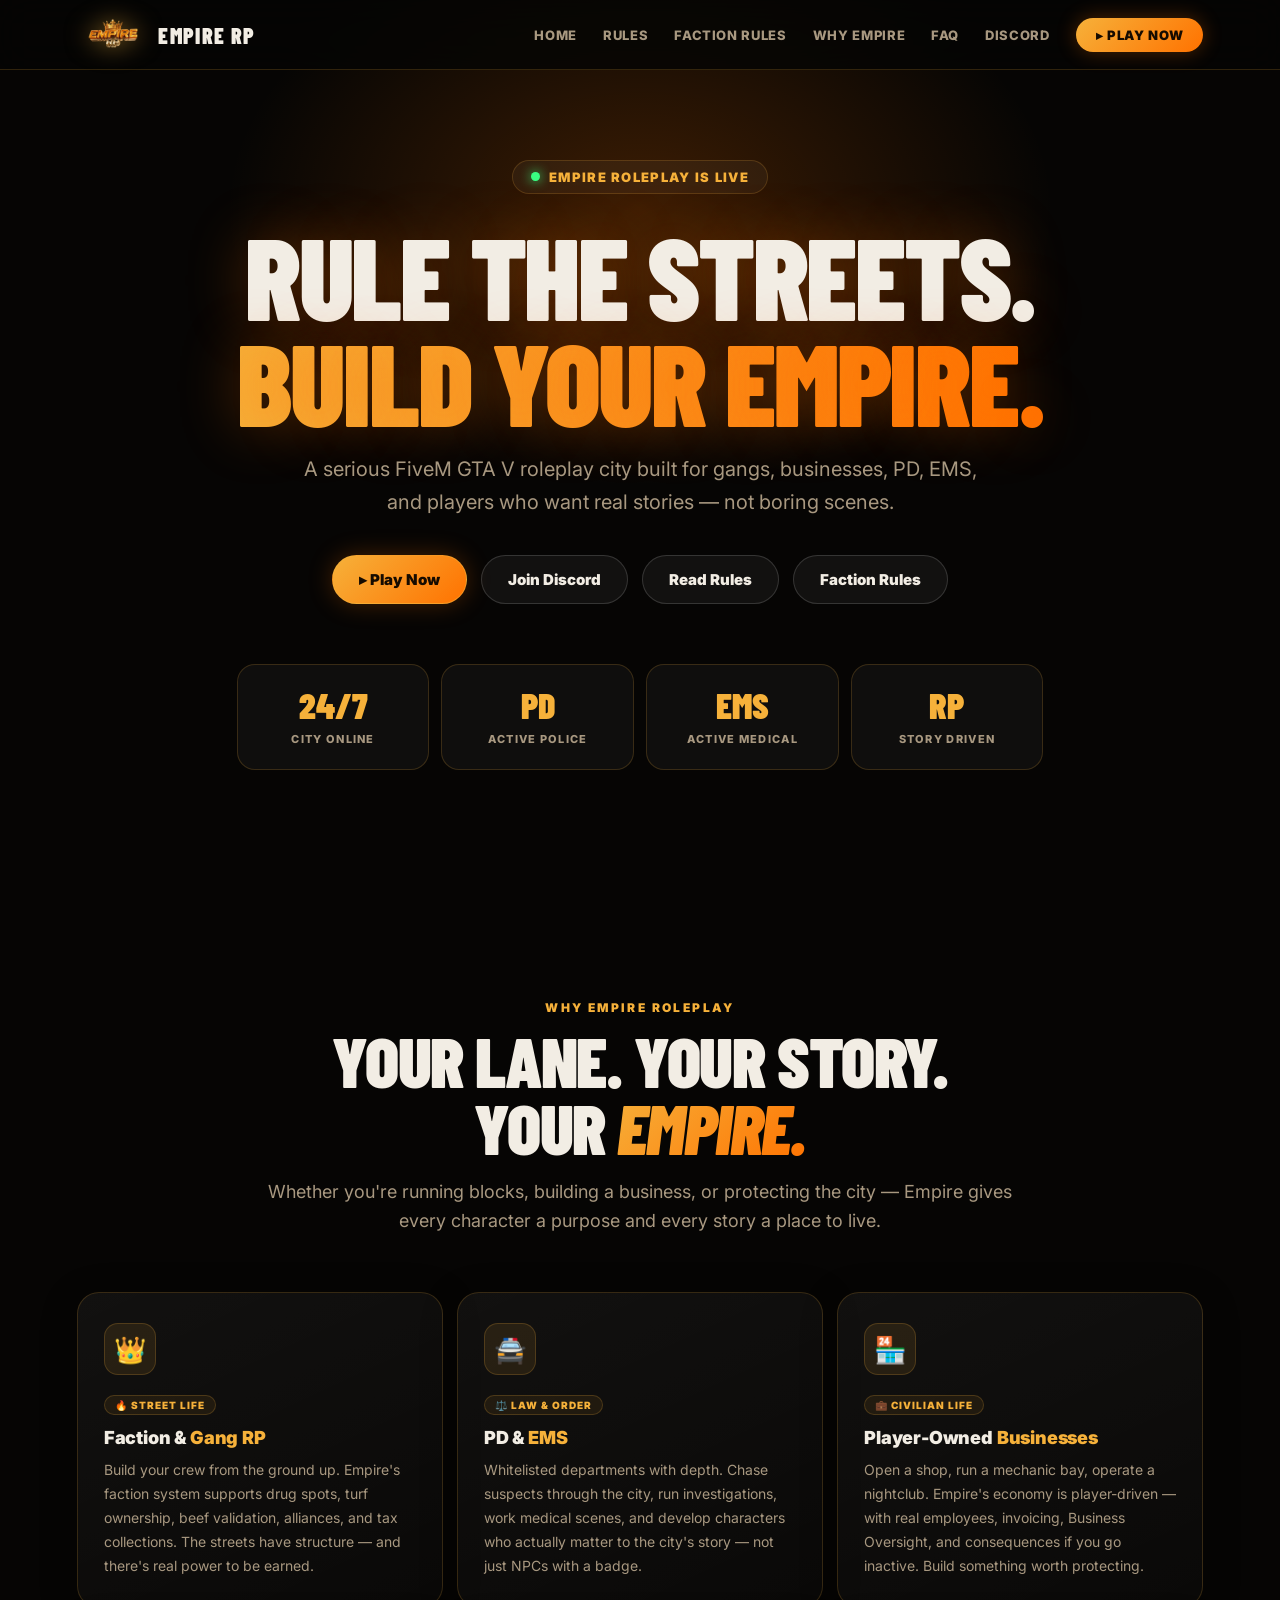
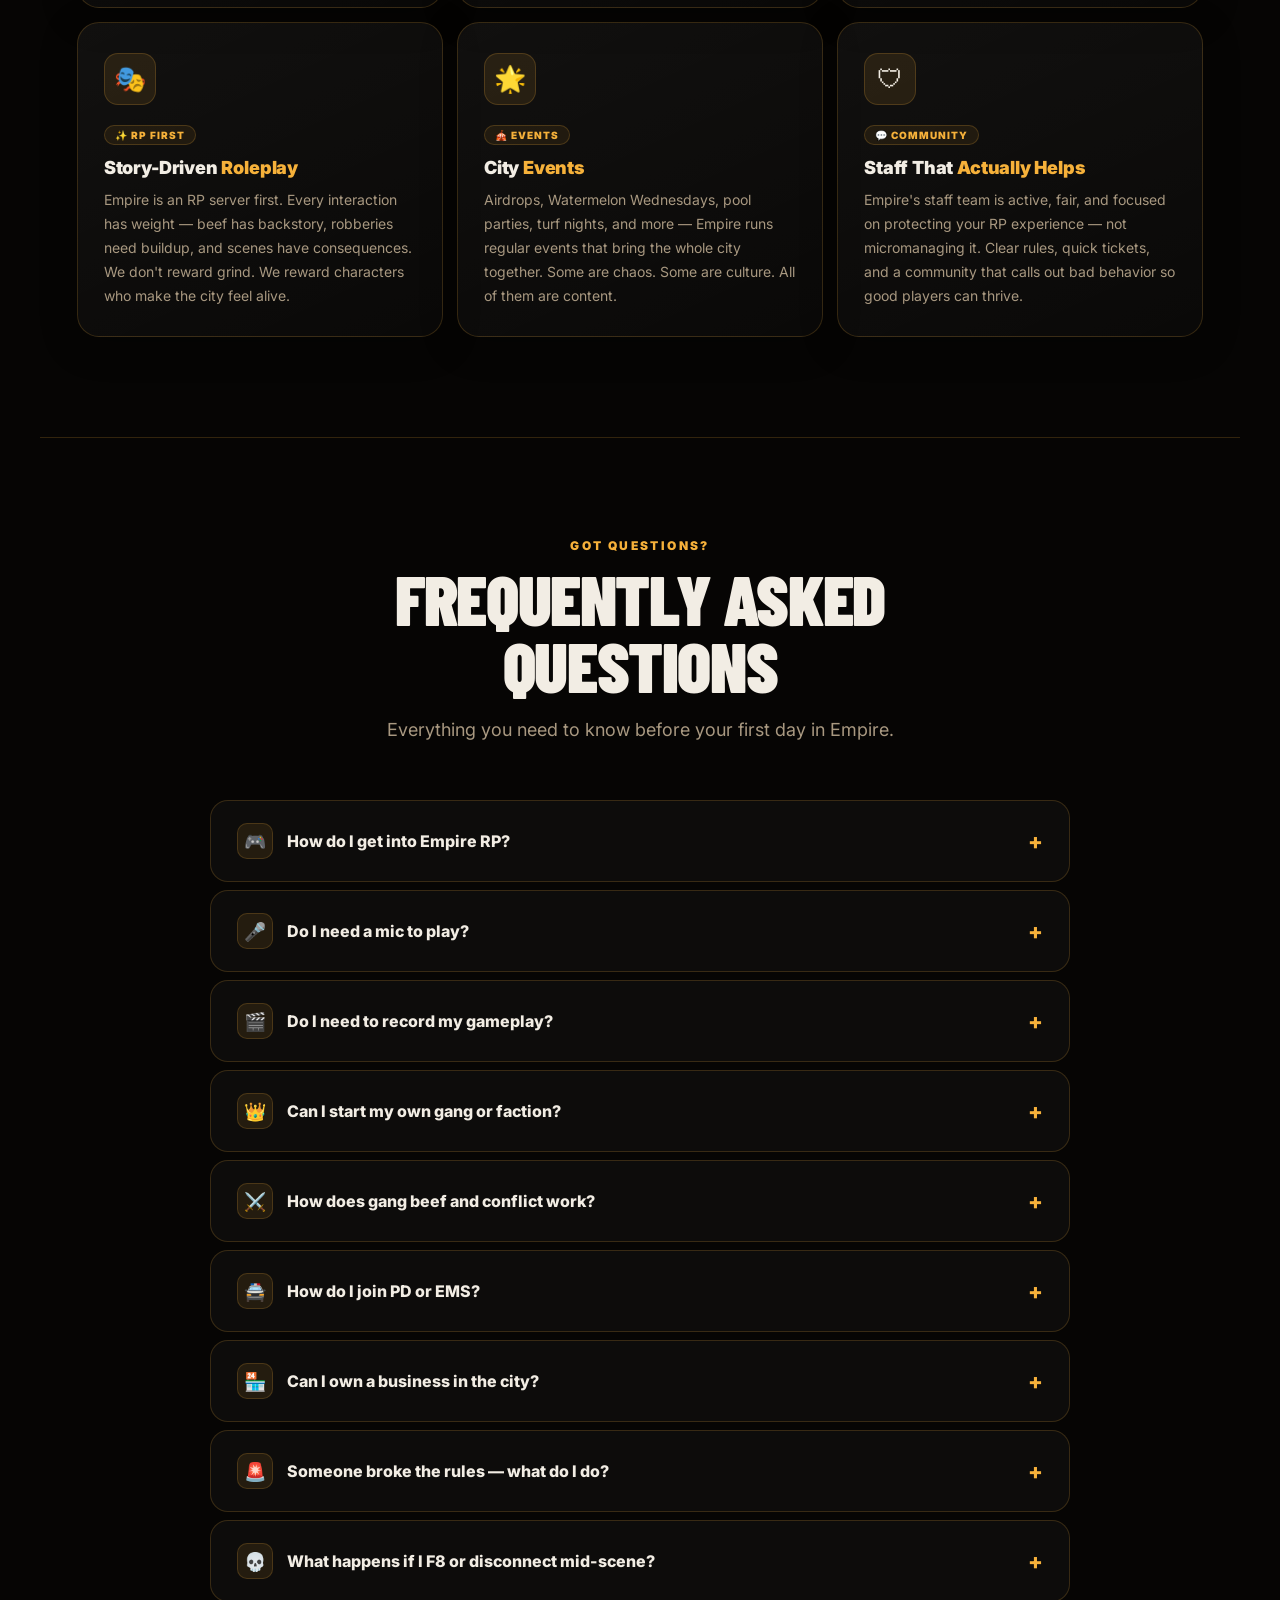
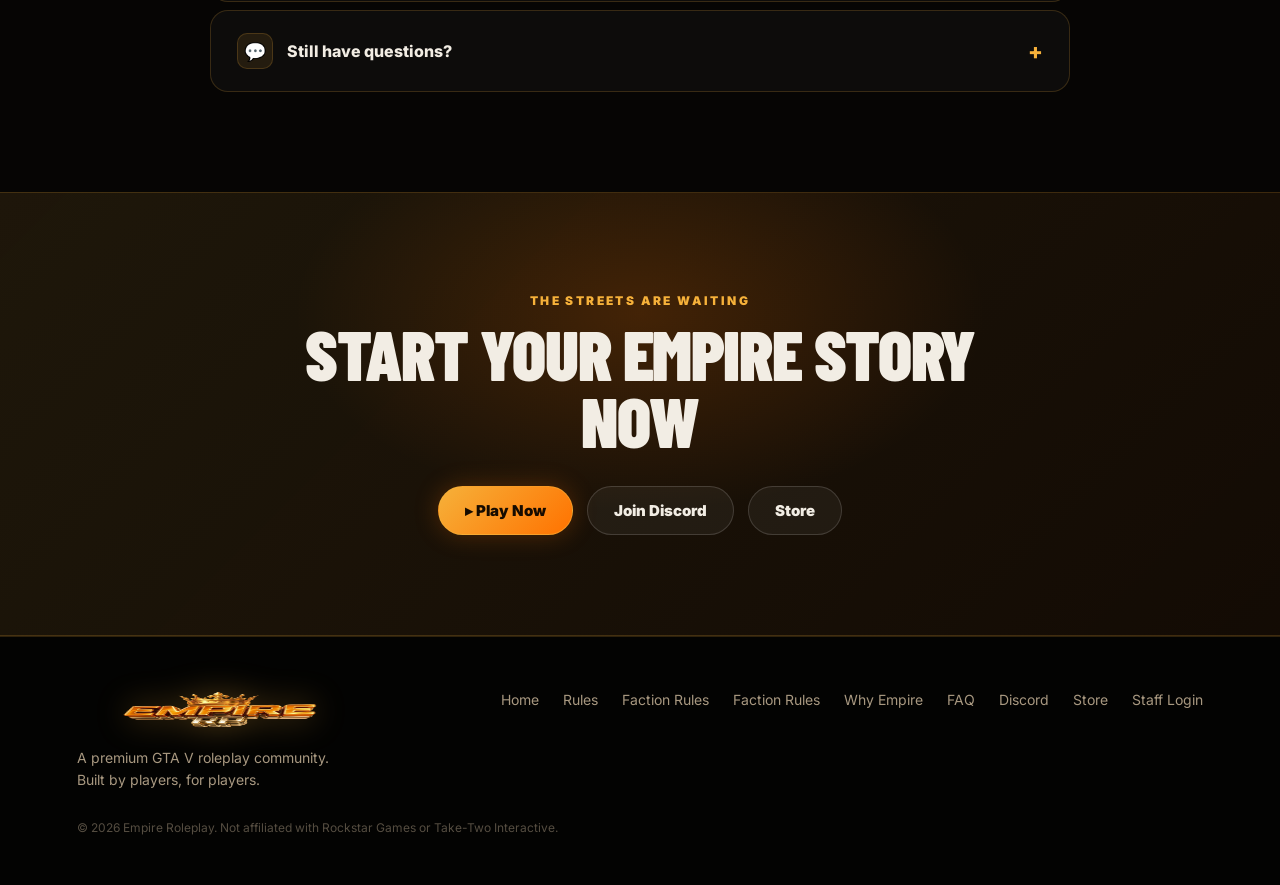
==== commit ac3c1cc5: "idkkk" ====
--- a/index.html
+++ b/index.html
@@ -7,15 +7,118 @@
   <link rel="icon" type="image/png" href="empire-logo.png" />
   <link rel="preconnect" href="https://fonts.googleapis.com">
   <link href="https://fonts.googleapis.com/css2?family=Barlow+Condensed:wght@400;700;900&family=Inter:wght@400;600;800;900&display=swap" rel="stylesheet">
-  <link rel="stylesheet" href="site.css">
   <style>
+    :root {
+      --bg: #060504;
+      --panel: #0f0d0b;
+      --panel2: #161310;
+      --gold: #f6b13a;
+      --gold2: #ff7200;
+      --gold-dim: rgba(246,177,58,.18);
+      --text: #f2ede4;
+      --muted: #a89880;
+      --line: rgba(246,177,58,.18);
+      --danger: #ff3c3c;
+      --green: #39ff82;
+      --r: 22px;
+    }
+    *, *::before, *::after { box-sizing: border-box; margin: 0; padding: 0; }
+    html { scroll-behavior: smooth; }
+    body {
+      background: var(--bg);
+      font-family: 'Inter', Arial, sans-serif;
+      color: var(--text);
+      overflow-x: hidden;
+    }
+    a { color: inherit; text-decoration: none; }
+
+    /* ── NAV ── */
+    .nav {
+      position: fixed; top: 0; left: 0; right: 0; z-index: 100;
+      display: flex; align-items: center; justify-content: space-between;
+      padding: 0 6%;
+      height: 70px;
+      background: rgba(6,5,4,.82);
+      backdrop-filter: blur(18px);
+      border-bottom: 1px solid var(--line);
+      transition: background .3s;
+    }
+    .nav.scrolled { background: rgba(6,5,4,.97); }
+    .brand {
+      display: flex; align-items: center; gap: 10px;
+      font-family: 'Barlow Condensed', sans-serif;
+      font-weight: 900; font-size: 22px;
+      letter-spacing: .06em; text-transform: uppercase;
+    }
+    .brand img {
+      height: 40px;
+      filter: drop-shadow(0 0 12px rgba(246,177,58,.5));
+      animation: float 3.2s ease-in-out infinite;
+    }
+    .nav-links {
+      display: flex; gap: 26px; align-items: center;
+      font-weight: 800; font-size: 13px; color: var(--muted);
+      letter-spacing: .05em; text-transform: uppercase;
+    }
+    .nav-links a { transition: color .2s; }
+    .nav-links a:hover { color: var(--gold); }
+    .nav-links .btn-nav {
+      background: linear-gradient(135deg, var(--gold), var(--gold2));
+      color: #160b00; border-radius: 999px; padding: 9px 20px;
+      font-weight: 900; font-size: 13px;
+      box-shadow: 0 0 20px rgba(255,114,0,.3);
+      transition: .2s; border: none;
+    }
+    .nav-links .btn-nav:hover { transform: translateY(-2px); box-shadow: 0 0 32px rgba(255,114,0,.5); }
+    .hamburger {
+      display: none; flex-direction: column; gap: 5px;
+      cursor: pointer; padding: 4px;
+    }
+    .hamburger span {
+      display: block; width: 24px; height: 2px;
+      background: var(--gold); border-radius: 2px; transition: .3s;
+    }
+    .mobile-menu {
+      display: none; position: fixed; top: 70px; left: 0; right: 0; z-index: 99;
+      background: rgba(6,5,4,.97); border-bottom: 1px solid var(--line);
+      padding: 20px 6%; flex-direction: column; gap: 14px;
+    }
+    .mobile-menu.open { display: flex; }
+    .mobile-menu a {
+      font-weight: 800; font-size: 15px; color: var(--muted);
+      text-transform: uppercase; letter-spacing: .05em; padding: 10px 0;
+      border-bottom: 1px solid var(--line);
+    }
+    .mobile-menu a:last-child { border-bottom: none; }
+    .mobile-menu a:hover { color: var(--gold); }
+
+    /* ── BUTTONS ── */
+    .btn {
+      display: inline-flex; align-items: center; justify-content: center; gap: 8px;
+      border: 1px solid rgba(246,177,58,.5);
+      background: linear-gradient(135deg, var(--gold), var(--gold2));
+      color: #160b00; font-weight: 900; font-size: 15px;
+      border-radius: 999px; padding: 14px 26px;
+      box-shadow: 0 0 24px rgba(255,114,0,.25);
+      transition: .2s; cursor: pointer;
+    }
+    .btn:hover { transform: translateY(-2px); box-shadow: 0 0 40px rgba(255,114,0,.45); }
+    .btn.ghost {
+      background: rgba(255,255,255,.05);
+      color: var(--text);
+      border-color: rgba(255,255,255,.15);
+      box-shadow: none;
+    }
+    .btn.ghost:hover { background: rgba(255,255,255,.1); border-color: var(--gold); }
+
     /* ── HERO ── */
     .hero {
       min-height: 100vh;
       display: grid; place-items: center;
       text-align: center;
       padding: 100px 6% 70px;
-      position: relative; overflow: hidden;
+      position: relative;
+      overflow: hidden;
     }
     .hero-bg {
       position: absolute; inset: 0; z-index: 0;
@@ -24,7 +127,8 @@
         center/cover no-repeat;
     }
     .hero-bg::after {
-      content: ''; position: absolute; inset: 0;
+      content: '';
+      position: absolute; inset: 0;
       background: linear-gradient(180deg, rgba(6,5,4,.6) 0%, rgba(6,5,4,.92) 100%);
     }
     .hero-glow {
@@ -32,8 +136,8 @@
       width: 900px; height: 600px;
       background: radial-gradient(ellipse, rgba(255,114,0,.22) 0%, transparent 65%);
       z-index: 1; pointer-events: none;
-      animation: glowDrift 9s ease-in-out infinite;
-    }
+    }
+    /* floating particles */
     .particles { position: absolute; inset: 0; z-index: 1; pointer-events: none; overflow: hidden; }
     .particle {
       position: absolute; border-radius: 50%;
@@ -58,6 +162,8 @@
       letter-spacing: .1em; text-transform: uppercase;
       margin-bottom: 28px;
     }
+    .dot { width: 9px; height: 9px; border-radius: 50%; background: var(--green); box-shadow: 0 0 12px var(--green); animation: pulse 1.8s ease-in-out infinite; }
+    @keyframes pulse { 0%,100%{opacity:1;transform:scale(1)} 50%{opacity:.6;transform:scale(1.3)} }
     .hero h1 {
       font-family: 'Barlow Condensed', sans-serif;
       font-size: clamp(56px, 9vw, 120px);
@@ -85,14 +191,9 @@
       background: rgba(255,255,255,.04);
       border: 1px solid var(--line);
       border-radius: 18px; padding: 22px 16px;
-      transition: border-color .3s, transform .3s cubic-bezier(.22,1,.36,1), box-shadow .3s, background .3s;
-    }
-    .hstat:hover {
-      border-color: rgba(246,177,58,.5);
-      transform: translateY(-5px);
-      box-shadow: 0 14px 34px rgba(0,0,0,.45);
-      background: rgba(255,255,255,.06);
-    }
+      transition: border-color .3s;
+    }
+    .hstat:hover { border-color: rgba(246,177,58,.5); }
     .hstat b {
       display: block; font-family: 'Barlow Condensed', sans-serif;
       font-size: 36px; font-weight: 900; color: var(--gold);
@@ -113,7 +214,12 @@
     .section-head p { color: var(--muted); font-size: 18px; line-height: 1.65; }
 
     /* ── FEATURES GRID ── */
-    .features-grid { display: grid; grid-template-columns: repeat(3, 1fr); gap: 14px; max-width: 1200px; margin: 0 auto; }
+    .features-grid {
+      display: grid;
+      grid-template-columns: repeat(3, 1fr);
+      gap: 14px;
+      max-width: 1200px; margin: 0 auto;
+    }
     .feat-card {
       background: linear-gradient(155deg, rgba(255,255,255,.05) 0%, rgba(255,255,255,.018) 100%);
       border: 1px solid var(--line);
@@ -153,6 +259,7 @@
       text-transform: uppercase; margin-bottom: 12px;
     }
 
+    /* ── DIVIDER ── */
     .divider { border: none; border-top: 1px solid var(--line); max-width: 1200px; margin: 0 auto; }
 
     /* ── FAQ ── */
@@ -172,7 +279,7 @@
       display: flex; justify-content: space-between; align-items: center; gap: 16px;
       padding: 22px 26px; cursor: pointer;
       font-weight: 800; font-size: 16px;
-      transition: color .2s;
+      user-select: none; transition: color .2s;
     }
     .faq-item.open .faq-q { color: var(--gold); }
     .faq-q-left { display: flex; align-items: center; gap: 14px; }
@@ -185,7 +292,7 @@
       transition: max-height .4s cubic-bezier(.22,1,.36,1), padding .3s;
       padding: 0 26px 0 76px; color: var(--muted); line-height: 1.75; font-size: 15px;
     }
-    .faq-item.open .faq-a { max-height: 600px; padding: 0 26px 22px 76px; }
+    .faq-item.open .faq-a { max-height: 400px; padding: 0 26px 22px 76px; }
     .faq-a a { color: var(--gold); text-decoration: underline; text-underline-offset: 3px; }
     .faq-a a:hover { color: var(--gold2); }
 
@@ -205,15 +312,30 @@
     .cta-section .section-head { position: relative; z-index: 1; margin-bottom: 32px; }
     .cta-actions { display: flex; gap: 14px; justify-content: center; flex-wrap: wrap; position: relative; z-index: 1; }
 
-    /* ── HERO ENTRANCES ── */
-    .hero-content > .live-badge   { animation: heroRise .7s .15s both cubic-bezier(.22,1,.36,1); }
-    .hero-content > h1            { animation: heroRise .8s .28s both cubic-bezier(.22,1,.36,1); }
-    .hero-content > .hero-sub     { animation: heroRise .8s .42s both cubic-bezier(.22,1,.36,1); }
-    .hero-content > .hero-actions { animation: heroRise .8s .56s both cubic-bezier(.22,1,.36,1); }
-    .hero-content > .hero-stats   { animation: heroRise .8s .70s both cubic-bezier(.22,1,.36,1); }
-
-    /* ── PAGE RESPONSIVE ── */
+    /* ── FOOTER ── */
+    footer {
+      padding: 50px 6%;
+      display: flex; justify-content: space-between; gap: 28px; flex-wrap: wrap;
+      color: var(--muted); border-top: 1px solid var(--line);
+      background: #030302;
+      font-size: 14px;
+    }
+    .footer-brand { display: flex; flex-direction: column; gap: 10px; }
+    .footer-brand img { height: 50px; filter: drop-shadow(0 0 16px rgba(246,177,58,.3)); }
+    .footer-brand p { max-width: 280px; line-height: 1.6; }
+    .footer-links { display: flex; gap: 24px; flex-wrap: wrap; align-items: flex-start; padding-top: 4px; }
+    .footer-links a:hover { color: var(--gold); }
+    .footer-copy { color: rgba(168,152,128,.5); font-size: 12px; }
+
+    /* ── ANIMATIONS ── */
+    @keyframes float { 0%,100%{transform:translateY(0)} 50%{transform:translateY(-10px)} }
+    .reveal { opacity: 0; transform: translateY(30px); transition: opacity .6s, transform .6s; }
+    .reveal.visible { opacity: 1; transform: translateY(0); }
+
+    /* ── RESPONSIVE ── */
     @media (max-width: 900px) {
+      .nav-links { display: none; }
+      .hamburger { display: flex; }
       .features-grid { grid-template-columns: 1fr 1fr; }
       .hero-stats { grid-template-columns: repeat(2,1fr); }
     }
@@ -221,49 +343,39 @@
       .features-grid, .hero-stats { grid-template-columns: 1fr; }
       section { padding: 70px 5%; }
       .hero { padding: 90px 5% 60px; }
+      .nav { padding: 0 5%; }
     }
   </style>
 </head>
 <body>
 
-  <!-- Discord logo (reused via <use>) -->
-  <svg width="0" height="0" style="position:absolute" aria-hidden="true" focusable="false">
-    <symbol id="discord-logo" viewBox="0 0 24 24">
-      <path fill="currentColor" d="M20.317 4.3698a19.7913 19.7913 0 0 0-4.8851-1.5152.0741.0741 0 0 0-.0785.0371c-.211.3753-.4447.8648-.6083 1.2495-1.8447-.2762-3.68-.2762-5.4868 0-.1636-.3933-.4058-.8742-.6177-1.2495a.077.077 0 0 0-.0785-.037 19.7363 19.7363 0 0 0-4.8852 1.515.0699.0699 0 0 0-.0321.0277C.5334 9.0458-.319 13.5799.0992 18.0578a.0824.0824 0 0 0 .0312.0561c2.0528 1.5076 4.0413 2.4228 5.9929 3.0294a.0777.0777 0 0 0 .0842-.0276c.4616-.6304.8731-1.2952 1.226-1.9942a.076.076 0 0 0-.0416-.1057c-.6528-.2476-1.2743-.5495-1.8722-.8923a.077.077 0 0 1-.0076-.1277c.1258-.0943.2517-.1923.3718-.2914a.0743.0743 0 0 1 .0776-.0105c3.9278 1.7933 8.18 1.7933 12.0614 0a.0739.0739 0 0 1 .0785.0095c.1202.099.246.1981.3728.2924a.077.077 0 0 1-.0066.1276 12.2986 12.2986 0 0 1-1.873.8914.0766.0766 0 0 0-.0407.1067c.3604.698.7719 1.3628 1.225 1.9932a.076.076 0 0 0 .0842.0286c1.961-.6067 3.9495-1.5219 6.0023-3.0294a.077.077 0 0 0 .0313-.0552c.5004-5.177-.8382-9.6739-3.5485-13.6604a.061.061 0 0 0-.0312-.0286ZM8.02 15.3312c-1.1825 0-2.1569-1.0857-2.1569-2.419 0-1.3332.9555-2.4189 2.157-2.4189 1.2108 0 2.1757 1.0952 2.1568 2.419 0 1.3332-.9555 2.4189-2.1569 2.4189Zm7.9748 0c-1.1825 0-2.1569-1.0857-2.1569-2.419 0-1.3332.9554-2.4189 2.1569-2.4189 1.2108 0 2.1757 1.0952 2.1568 2.419 0 1.3332-.946 2.4189-2.1568 2.4189Z"/>
-    </symbol>
-  </svg>
-
-    <!-- NAV -->
+  <!-- NAV -->
   <nav class="nav" id="mainNav">
-    <a class="brand" href="index.html">
+    <a class="brand" href="#home">
       <img src="empire-logo.png" alt="Empire RP Logo">
       <span>Empire RP</span>
     </a>
     <div class="nav-links">
-      <a href="index.html" class="active">Home</a>
+      <a href="#home">Home</a>
       <a href="rules.html">Rules</a>
       <a href="faction-rules.html">Faction Rules</a>
-      <a href="showcase.html">Showcase</a>
-      <a href="events.html">Events</a>
-      <a href="index.html#features">Why Empire</a>
-      <a href="index.html#faq">FAQ</a>
-      <a class="btn-discord sm" href="https://discord.gg/empirerp" target="_blank" rel="noopener"><svg aria-hidden="true"><use href="#discord-logo"/></svg> Discord</a>
-      <a href="fivem://connect/zjva9ey" class="btn-nav">&#9658; Play Now</a>
+      <a href="#features">Why Empire</a>
+      <a href="#faq">FAQ</a>
+      <a href="https://discord.gg/empirerp" target="_blank" rel="noopener">Discord</a>
+      <a href="#" class="btn-nav">▸ Play Now</a>
     </div>
     <div class="hamburger" id="hamburger" aria-label="Menu">
       <span></span><span></span><span></span>
     </div>
   </nav>
   <div class="mobile-menu" id="mobileMenu">
-    <a href="index.html">Home</a>
+    <a href="#home" onclick="closeMobile()">Home</a>
     <a href="rules.html">Rules</a>
     <a href="faction-rules.html">Faction Rules</a>
-    <a href="showcase.html">Showcase</a>
-    <a href="events.html">Events</a>
-    <a href="index.html#features">Why Empire</a>
-    <a href="index.html#faq">FAQ</a>
-    <a class="btn-discord" href="https://discord.gg/empirerp" target="_blank" rel="noopener" style="justify-content:center;border-bottom:none"><svg aria-hidden="true"><use href="#discord-logo"/></svg> Join Discord</a>
-    <a href="fivem://connect/zjva9ey" class="btn" style="text-align:center">&#9658; Play Now</a>
+    <a href="#features" onclick="closeMobile()">Why Empire</a>
+    <a href="#faq" onclick="closeMobile()">FAQ</a>
+    <a href="https://discord.gg/empirerp" target="_blank" rel="noopener" onclick="closeMobile()">Discord</a>
+    <a href="#" class="btn" style="text-align:center">▸ Play Now</a>
   </div>
 
   <!-- HERO -->
@@ -272,12 +384,12 @@
     <div class="hero-glow"></div>
     <div class="particles" id="particles"></div>
     <div class="hero-content">
-      <div class="live-badge"><span class="dot"></span> <span id="liveBadgeText">Empire Roleplay is Live</span></div>
+      <div class="live-badge"><span class="dot"></span> Empire Roleplay is Live</div>
       <h1>Rule the Streets.<br><em>Build Your Empire.</em></h1>
-      <p class="hero-sub">A serious FiveM GTA V roleplay city built for gangs, businesses, PD, EMS, and players who want real stories, not boring scenes.</p>
+      <p class="hero-sub">A serious FiveM GTA V roleplay city built for gangs, businesses, PD, EMS, and players who want real stories — not boring scenes.</p>
       <div class="hero-actions">
-        <a class="btn" href="fivem://connect/zjva9ey">▸ Play Now</a>
-        <a class="btn-discord" href="https://discord.gg/empirerp" target="_blank" rel="noopener"><svg aria-hidden="true"><use href="#discord-logo"/></svg> Join Discord</a>
+        <a class="btn" href="#">▸ Play Now</a>
+        <a class="btn ghost" href="https://discord.gg/empirerp" target="_blank" rel="noopener">Join Discord</a>
         <a class="btn ghost" href="rules.html">Read Rules</a>
         <a class="btn ghost" href="faction-rules.html">Faction Rules</a>
       </div>
@@ -295,7 +407,7 @@
     <div class="section-head reveal">
       <div class="section-label">Why Empire Roleplay</div>
       <h2>Your lane. Your story.<br>Your <em style="font-style:italic;background:linear-gradient(135deg,var(--gold),var(--gold2));-webkit-background-clip:text;-webkit-text-fill-color:transparent;background-clip:text;">empire.</em></h2>
-      <p>Whether you're running blocks, building a business, or protecting the city, Empire gives every character a purpose and every story a place to live.</p>
+      <p>Whether you're running blocks, building a business, or protecting the city — Empire gives every character a purpose and every story a place to live.</p>
     </div>
     <div class="features-grid">
 
@@ -303,42 +415,42 @@
         <div class="feat-icon-wrap">👑</div>
         <div class="feat-tag">🔥 Street Life</div>
         <h3>Faction & <span>Gang RP</span></h3>
-        <p>Build your crew from the ground up. Empire's faction system supports drug spots, turf ownership, beef validation, alliances, and tax collections. The streets have structure, and there's real power to be earned.</p>
+        <p>Build your crew from the ground up. Empire's faction system supports drug spots, turf ownership, beef validation, alliances, and tax collections. The streets have structure — and there's real power to be earned.</p>
       </div>
 
       <div class="feat-card reveal">
         <div class="feat-icon-wrap">🚔</div>
         <div class="feat-tag">⚖️ Law & Order</div>
         <h3>PD & <span>EMS</span></h3>
-        <p>Whitelisted departments with depth. Chase suspects through the city, run investigations, work medical scenes, and develop characters who actually matter to the city's story, not just NPCs with a badge.</p>
+        <p>Whitelisted departments with depth. Chase suspects through the city, run investigations, work medical scenes, and develop characters who actually matter to the city's story — not just NPCs with a badge.</p>
       </div>
 
       <div class="feat-card reveal">
         <div class="feat-icon-wrap">🏪</div>
         <div class="feat-tag">💼 Civilian Life</div>
         <h3>Player-Owned <span>Businesses</span></h3>
-        <p>Open a shop, run a mechanic bay, operate a nightclub. Empire's economy is player-driven, with real employees, invoicing, Business Oversight, and consequences if you go inactive. Build something worth protecting.</p>
+        <p>Open a shop, run a mechanic bay, operate a nightclub. Empire's economy is player-driven — with real employees, invoicing, Business Oversight, and consequences if you go inactive. Build something worth protecting.</p>
       </div>
 
       <div class="feat-card reveal">
         <div class="feat-icon-wrap">🎭</div>
         <div class="feat-tag">✨ RP First</div>
         <h3>Story-Driven <span>Roleplay</span></h3>
-        <p>Empire is an RP server first. Every interaction has weight, beef has backstory, robberies need buildup, and scenes have consequences. We don't reward grind. We reward characters who make the city feel alive.</p>
+        <p>Empire is an RP server first. Every interaction has weight — beef has backstory, robberies need buildup, and scenes have consequences. We don't reward grind. We reward characters who make the city feel alive.</p>
       </div>
 
       <div class="feat-card reveal">
         <div class="feat-icon-wrap">🌟</div>
         <div class="feat-tag">🎪 Events</div>
         <h3>City <span>Events</span></h3>
-        <p>Airdrops, Watermelon Wednesdays, pool parties, turf nights, and more, Empire runs regular events that bring the whole city together. Some are chaos. Some are culture. All of them are content.</p>
+        <p>Airdrops, Watermelon Wednesdays, pool parties, turf nights, and more — Empire runs regular events that bring the whole city together. Some are chaos. Some are culture. All of them are content.</p>
       </div>
 
       <div class="feat-card reveal">
         <div class="feat-icon-wrap">🛡</div>
         <div class="feat-tag">💬 Community</div>
         <h3>Staff That <span>Actually Helps</span></h3>
-        <p>Empire's staff team is active, fair, and focused on protecting your RP experience, not micromanaging it. Clear rules, quick tickets, and a community that calls out bad behavior so good players can thrive.</p>
+        <p>Empire's staff team is active, fair, and focused on protecting your RP experience — not micromanaging it. Clear rules, quick tickets, and a community that calls out bad behavior so good players can thrive.</p>
       </div>
 
     </div>
@@ -360,7 +472,7 @@
           <div class="faq-q-left"><div class="faq-icon">🎮</div> How do I get into Empire RP?</div>
           <span class="arrow">+</span>
         </div>
-        <div class="faq-a">Download FiveM, <a href="https://discord.gg/empirerp" target="_blank">join our Discord</a>, read the rules, then hit the Play Now button to connect. The whole process takes about 10 minutes. Once you're in, fully customize your character before doing anything, default models aren't allowed.</div>
+        <div class="faq-a">Download FiveM, <a href="https://discord.gg/empirerp" target="_blank">join our Discord</a>, read the rules, then hit the Play Now button to connect. The whole process takes about 10 minutes. Once you're in, fully customize your character before doing anything — default models aren't allowed.</div>
       </div>
 
       <div class="faq-item reveal">
@@ -368,7 +480,7 @@
           <div class="faq-q-left"><div class="faq-icon">🎤</div> Do I need a mic to play?</div>
           <span class="arrow">+</span>
         </div>
-        <div class="faq-a">Yes, a working microphone is required. Empire RP is a serious voice-RP server. Text-only roleplay is not how we operate. If you don't have a mic, get one before joining. This is non-negotiable.</div>
+        <div class="faq-a">Yes — a working microphone is required. Empire RP is a serious voice-RP server. Text-only roleplay is not how we operate. If you don't have a mic, get one before joining. This is non-negotiable.</div>
       </div>
 
       <div class="faq-item reveal">
@@ -376,7 +488,7 @@
           <div class="faq-q-left"><div class="faq-icon">🎬</div> Do I need to record my gameplay?</div>
           <span class="arrow">+</span>
         </div>
-        <div class="faq-a">Yes. You must run clipping software at all times, Nvidia ShadowPlay, Medal.tv, or similar. Clips must be at least 2 minutes long with audio from both sides. No clip means no item returns and no valid reports. If you're not clipping, you're not protected.</div>
+        <div class="faq-a">Yes. You must run clipping software at all times — Nvidia ShadowPlay, Medal.tv, or similar. Clips must be at least 2 minutes long with audio from both sides. No clip means no item returns and no valid reports. If you're not clipping, you're not protected.</div>
       </div>
 
       <div class="faq-item reveal">
@@ -384,7 +496,7 @@
           <div class="faq-q-left"><div class="faq-icon">👑</div> Can I start my own gang or faction?</div>
           <span class="arrow">+</span>
         </div>
-        <div class="faq-a">Yes, Empire RP supports player-created factions. Open a Faction Support ticket in Discord to get started. You'll need to show an active roster, demonstrated RP history in the city, and meet the gang creation requirements. Quality RP and commitment are what get factions approved, not just numbers.</div>
+        <div class="faq-a">Yes — Empire RP supports player-created factions. Open a Faction Support ticket in Discord to get started. You'll need to show an active roster, demonstrated RP history in the city, and meet the gang creation requirements. Quality RP and commitment are what get factions approved, not just numbers.</div>
       </div>
 
       <div class="faq-item reveal">
@@ -392,7 +504,7 @@
           <div class="faq-q-left"><div class="faq-icon">⚔️</div> How does gang beef and conflict work?</div>
           <span class="arrow">+</span>
         </div>
-        <div class="faq-a">Conflicts between factions must be escalated through Faction Support before going official. This isn't red tape, it keeps wars story-driven and fair for both sides. Random shooting with no RP context will get you punished. Build the narrative, then bring the smoke.</div>
+        <div class="faq-a">Conflicts between factions must be escalated through Faction Support before going official. This isn't red tape — it keeps wars story-driven and fair for both sides. Random shooting with no RP context will get you punished. Build the narrative, then bring the smoke.</div>
       </div>
 
       <div class="faq-item reveal">
@@ -400,7 +512,7 @@
           <div class="faq-q-left"><div class="faq-icon">🚔</div> How do I join PD or EMS?</div>
           <span class="arrow">+</span>
         </div>
-        <div class="faq-a">PD and EMS require applications and/or interviews. Check the <a href="https://discord.gg/empirerp" target="_blank">Empire Discord</a> for current openings, requirements, and the application process. You'll need solid RP experience in the city before applying, show us you know how to play first.</div>
+        <div class="faq-a">PD and EMS require applications and/or interviews. Check the <a href="https://discord.gg/empirerp" target="_blank">Empire Discord</a> for current openings, requirements, and the application process. You'll need solid RP experience in the city before applying — show us you know how to play first.</div>
       </div>
 
       <div class="faq-item reveal">
@@ -408,15 +520,15 @@
           <div class="faq-q-left"><div class="faq-icon">🏪</div> Can I own a business in the city?</div>
           <span class="arrow">+</span>
         </div>
-        <div class="faq-a">Yes. Player-owned businesses are a major part of Empire RP's economy and roleplay. Businesses must be actively operated as real businesses, not used as stashes or faction supply chains. Ownership transfers require Business Oversight approval. If you go inactive, staff may revoke the business.</div>
-      </div>
-
-      <div class="faq-item reveal">
-        <div class="faq-q">
-          <div class="faq-q-left"><div class="faq-icon">🚨</div> Someone broke the rules, what do I do?</div>
-          <span class="arrow">+</span>
-        </div>
-        <div class="faq-a">Stay in the scene and finish the roleplay first, don't break character to address it. After the scenario ends, open a support ticket in Discord with your clip. Reports require video and audio evidence from both sides, minimum 2 minutes. Reports must be submitted within 1 hour of the scene. Petty or revenge reports are penalized.</div>
+        <div class="faq-a">Yes. Player-owned businesses are a major part of Empire RP's economy and roleplay. Businesses must be actively operated as real businesses — not used as stashes or faction supply chains. Ownership transfers require Business Oversight approval. If you go inactive, staff may revoke the business.</div>
+      </div>
+
+      <div class="faq-item reveal">
+        <div class="faq-q">
+          <div class="faq-q-left"><div class="faq-icon">🚨</div> Someone broke the rules — what do I do?</div>
+          <span class="arrow">+</span>
+        </div>
+        <div class="faq-a">Stay in the scene and finish the roleplay first — don't break character to address it. After the scenario ends, open a support ticket in Discord with your clip. Reports require video and audio evidence from both sides, minimum 2 minutes. Reports must be submitted within 1 hour of the scene. Petty or revenge reports are penalized.</div>
       </div>
 
       <div class="faq-item reveal">
@@ -424,7 +536,7 @@
           <div class="faq-q-left"><div class="faq-icon">💀</div> What happens if I F8 or disconnect mid-scene?</div>
           <span class="arrow">+</span>
         </div>
-        <div class="faq-a">F8 quitting during active RP is one of the most serious offenses on Empire. First offense: Warning + community service + pocket wipe. Second: 2-day ban + bank wipe. Third: 1-week ban + character deletion. Fourth: Permanent ban. There is no valid reason to leave mid-scene, if your game crashes, you must return and continue.</div>
+        <div class="faq-a">F8 quitting during active RP is one of the most serious offenses on Empire. First offense: Warning + community service + pocket wipe. Second: 2-day ban + bank wipe. Third: 1-week ban + character deletion. Fourth: Permanent ban. There is no valid reason to leave mid-scene — if your game crashes, you must return and continue.</div>
       </div>
 
       <div class="faq-item reveal">
@@ -432,7 +544,7 @@
           <div class="faq-q-left"><div class="faq-icon">💬</div> Still have questions?</div>
           <span class="arrow">+</span>
         </div>
-        <div class="faq-a">Join the <a href="https://discord.gg/empirerp" target="_blank">Empire RP Discord</a> and open a support ticket. Our staff and community are active and happy to help new and existing members. The city is waiting, come get your questions answered and get in.</div>
+        <div class="faq-a">Join the <a href="https://discord.gg/empirerp" target="_blank">Empire RP Discord</a> and open a support ticket. Our staff and community are active and happy to help new and existing members. The city is waiting — come get your questions answered and get in.</div>
       </div>
 
     </div>
@@ -440,58 +552,95 @@
 
   <!-- CTA -->
   <section id="discord" class="cta-section">
-    <div class="section-head reveal">
+    <div class="section-head">
       <div class="section-label">The streets are waiting</div>
       <h2>Start Your Empire Story Now</h2>
       
     </div>
-    <div class="server-status-wrap reveal">
-      <span class="server-status" id="ctaStatus"><span class="dot"></span> <span id="ctaStatusText">Checking live server status</span></span>
-    </div>
-    <div class="cta-actions reveal">
-      <a class="btn" href="fivem://connect/zjva9ey">▸ Play Now</a>
-      <a class="btn-discord" href="https://discord.gg/empirerp" target="_blank" rel="noopener"><svg aria-hidden="true"><use href="#discord-logo"/></svg> Join Discord</a>
-      <a id="store" class="btn-store" href="https://empireroleplay.tebex.io" target="_blank" rel="noopener"><span class="gem">💎</span> Store</a>
+    <div class="cta-actions">
+      <a class="btn" href="#">▸ Play Now</a>
+      <a class="btn ghost" href="https://discord.gg/empirerp" target="_blank" rel="noopener">Join Discord</a>
+      <a id="store" class="btn ghost" href="#">Store</a>
     </div>
   </section>
 
   <!-- FOOTER -->
   <footer>
-    <div class="footer-inner">
-      <div class="footer-brand reveal">
-        <img src="empire-logo.png" alt="Empire RP">
-        <p>A premium GTA V roleplay community. Built by players, for players.</p>
-        <a class="btn-discord sm" href="https://discord.gg/empirerp" target="_blank" rel="noopener"><svg aria-hidden="true"><use href="#discord-logo"/></svg> Join our Discord</a>
-      </div>
-      <div class="footer-links reveal">
-        <a href="index.html#home">Home</a>
-        <a href="rules.html">Rules</a>
-        <a href="faction-rules.html">Faction Rules</a>
-        <a href="showcase.html">Showcase</a>
-        <a href="events.html">Events</a>
-        <a href="index.html#features">Why Empire</a>
-        <a href="index.html#faq">FAQ</a>
-        <a href="https://discord.gg/empirerp" target="_blank" rel="noopener">Discord</a>
-        <a href="https://empireroleplay.tebex.io" target="_blank" rel="noopener">Store</a>
-      </div>
-    </div>
-    <div class="footer-bottom">
-      <p class="footer-copy">© 2026 Empire Roleplay. Not affiliated with Rockstar Games or Take-Two Interactive.</p>
-      <p class="footer-copy">Built for the city by the Empire team.</p>
-    </div>
+    <div class="footer-brand">
+      <img src="empire-logo.png" alt="Empire RP">
+      <p>A premium GTA V roleplay community. Built by players, for players.</p>
+    </div>
+    <div class="footer-links">
+      <a href="#home">Home</a>
+      <a href="rules.html">Rules</a>
+      <a href="faction-rules.html">Faction Rules</a>
+      <a href="faction-rules.html">Faction Rules</a>
+      <a href="#features">Why Empire</a>
+      <a href="#faq">FAQ</a>
+      <a href="https://discord.gg/empirerp" target="_blank" rel="noopener">Discord</a>
+      <a href="#">Store</a>
+      <a href="login.html">Staff Login</a>
+    </div>
+    <p class="footer-copy">© 2026 Empire Roleplay. Not affiliated with Rockstar Games or Take-Two Interactive.</p>
   </footer>
 
-  <script src="site.js"></script>
   <script>
+    // Nav scroll effect
+    const nav = document.getElementById('mainNav');
+    window.addEventListener('scroll', () => {
+      nav.classList.toggle('scrolled', window.scrollY > 60);
+    });
+
+    // Mobile menu
+    const hamburger = document.getElementById('hamburger');
+    const mobileMenu = document.getElementById('mobileMenu');
+    hamburger.addEventListener('click', () => {
+      mobileMenu.classList.toggle('open');
+    });
+    function closeMobile() { mobileMenu.classList.remove('open'); }
+
+    // Scroll reveal
+    const reveals = document.querySelectorAll('.reveal');
+    const observer = new IntersectionObserver((entries) => {
+      entries.forEach((entry, i) => {
+        if (entry.isIntersecting) {
+          // stagger cards in a grid
+          const siblings = Array.from(entry.target.parentElement.querySelectorAll('.reveal'));
+          const idx = siblings.indexOf(entry.target);
+          setTimeout(() => {
+            entry.target.classList.add('visible');
+          }, Math.min(idx * 80, 400));
+          observer.unobserve(entry.target);
+        }
+      });
+    }, { threshold: 0.1 });
+    reveals.forEach(el => observer.observe(el));
+
     // FAQ accordion
-    document.querySelectorAll('.faq-q').forEach(function (q) {
-      q.addEventListener('click', function () {
-        var item = q.closest('.faq-item');
-        var isOpen = item.classList.contains('open');
-        document.querySelectorAll('.faq-item.open').forEach(function (i) { i.classList.remove('open'); });
+    document.querySelectorAll('.faq-q').forEach(q => {
+      q.addEventListener('click', () => {
+        const item = q.closest('.faq-item');
+        const isOpen = item.classList.contains('open');
+        document.querySelectorAll('.faq-item.open').forEach(i => i.classList.remove('open'));
         if (!isOpen) item.classList.add('open');
       });
     });
+
+    // Floating particles
+    const container = document.getElementById('particles');
+    for (let i = 0; i < 28; i++) {
+      const p = document.createElement('div');
+      p.className = 'particle';
+      const size = Math.random() * 3 + 1;
+      p.style.cssText = `
+        width:${size}px; height:${size}px;
+        left:${Math.random()*100}%;
+        bottom:${Math.random()*30}%;
+        --dur:${12+Math.random()*16}s;
+        --del:${Math.random()*12}s;
+      `;
+      container.appendChild(p);
+    }
   </script>
 </body>
 </html>
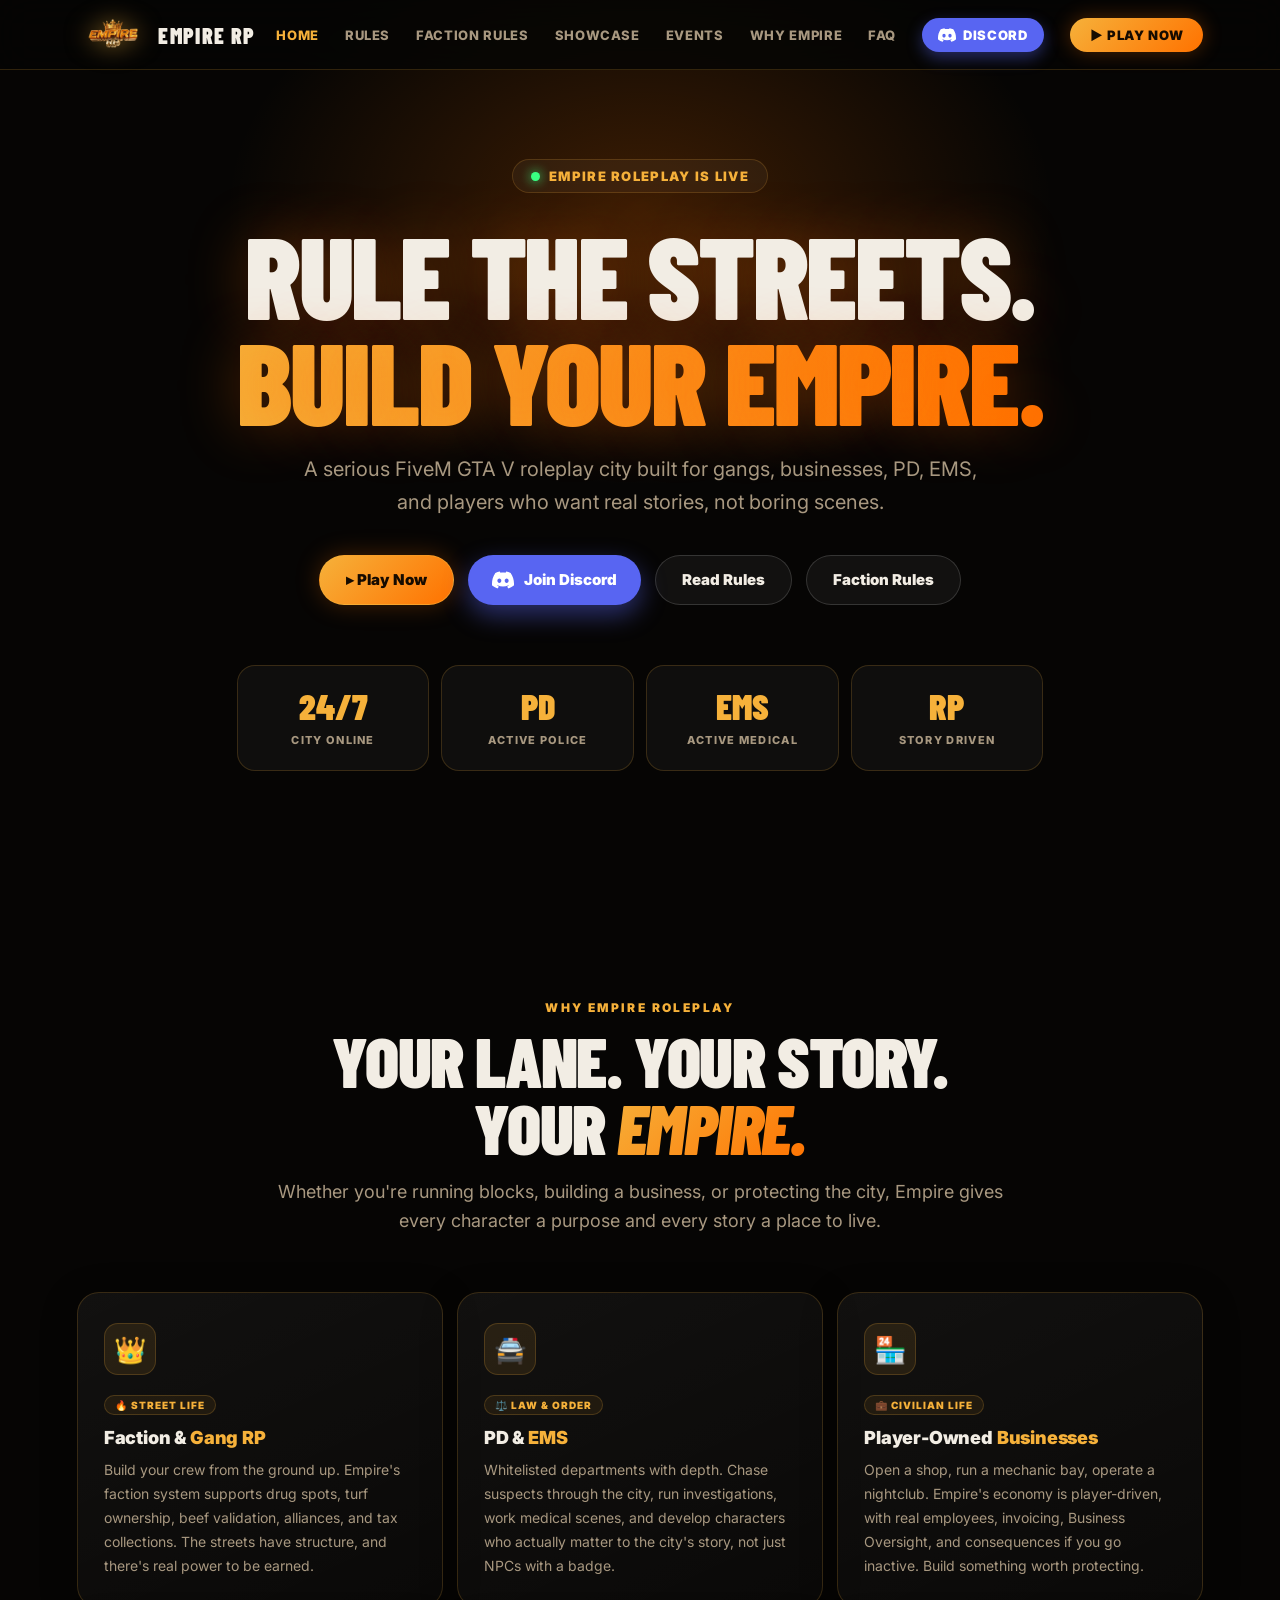
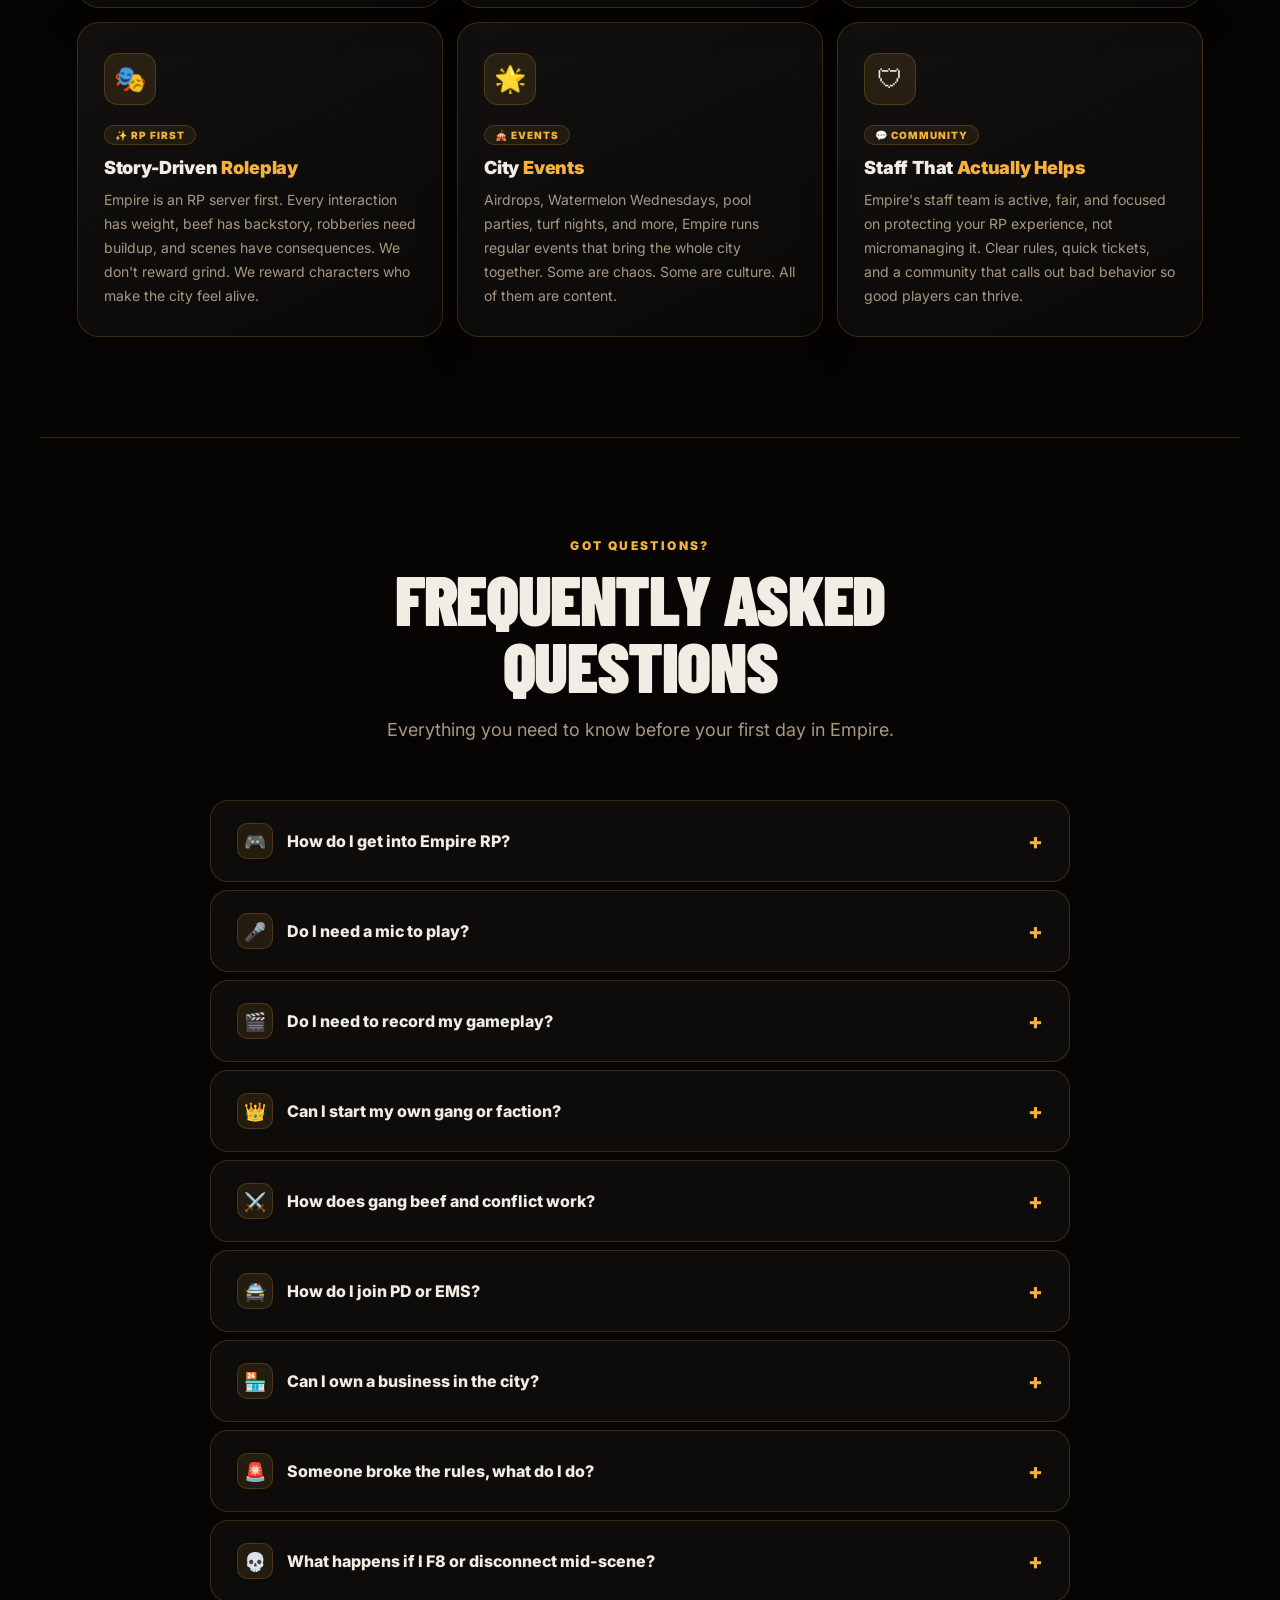
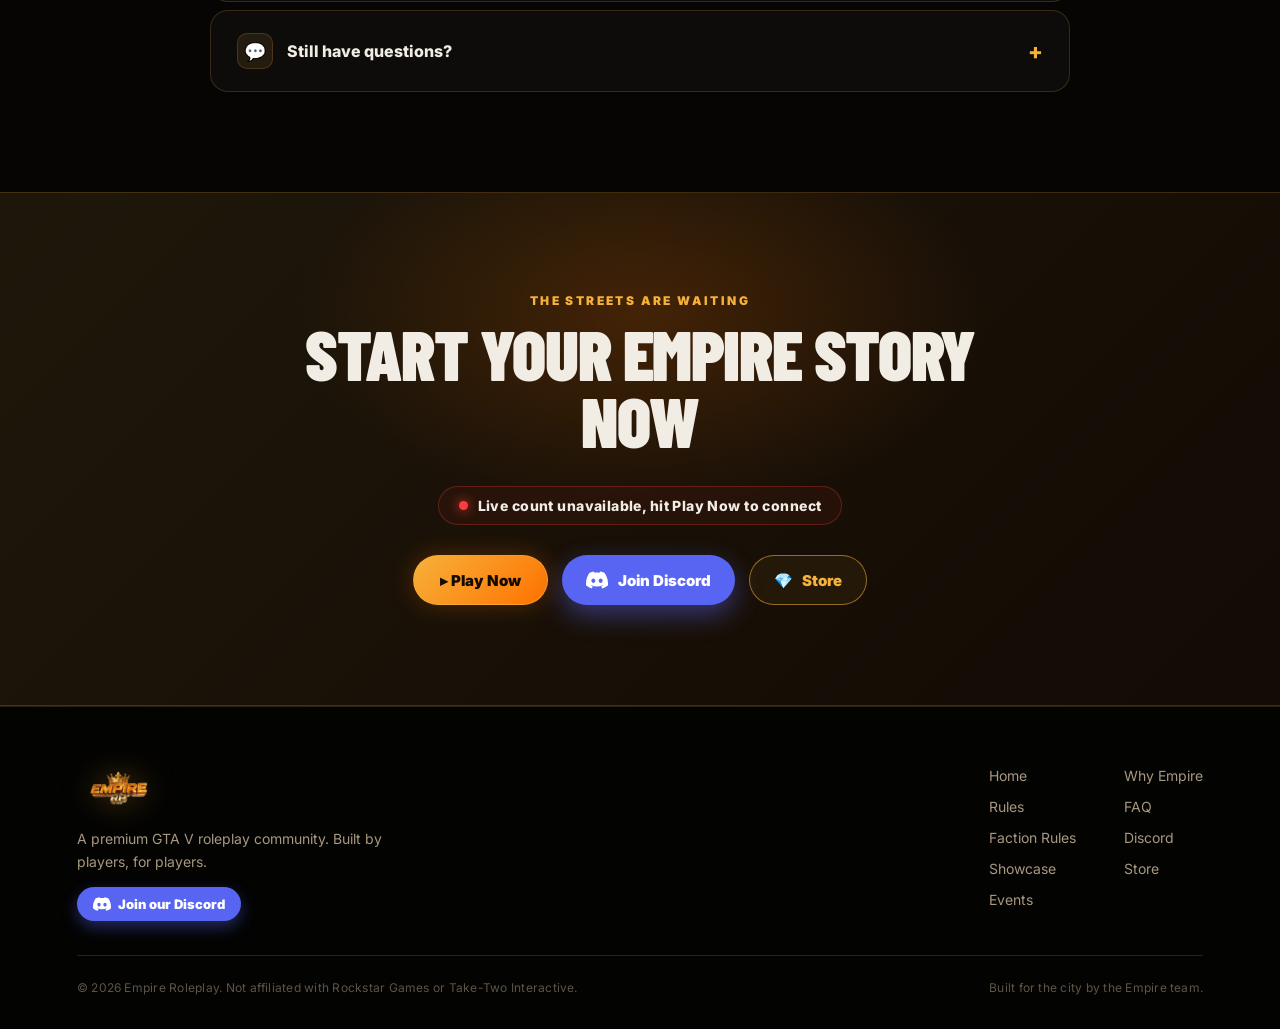
==== commit 1cae81cd: "Revert "idkkk" This reverts commit ac3c1cc51d53e5ed708f879c16beed43dacc20b5." ====
--- a/index.html
+++ b/index.html
@@ -7,118 +7,15 @@
   <link rel="icon" type="image/png" href="empire-logo.png" />
   <link rel="preconnect" href="https://fonts.googleapis.com">
   <link href="https://fonts.googleapis.com/css2?family=Barlow+Condensed:wght@400;700;900&family=Inter:wght@400;600;800;900&display=swap" rel="stylesheet">
+  <link rel="stylesheet" href="site.css">
   <style>
-    :root {
-      --bg: #060504;
-      --panel: #0f0d0b;
-      --panel2: #161310;
-      --gold: #f6b13a;
-      --gold2: #ff7200;
-      --gold-dim: rgba(246,177,58,.18);
-      --text: #f2ede4;
-      --muted: #a89880;
-      --line: rgba(246,177,58,.18);
-      --danger: #ff3c3c;
-      --green: #39ff82;
-      --r: 22px;
-    }
-    *, *::before, *::after { box-sizing: border-box; margin: 0; padding: 0; }
-    html { scroll-behavior: smooth; }
-    body {
-      background: var(--bg);
-      font-family: 'Inter', Arial, sans-serif;
-      color: var(--text);
-      overflow-x: hidden;
-    }
-    a { color: inherit; text-decoration: none; }
-
-    /* ── NAV ── */
-    .nav {
-      position: fixed; top: 0; left: 0; right: 0; z-index: 100;
-      display: flex; align-items: center; justify-content: space-between;
-      padding: 0 6%;
-      height: 70px;
-      background: rgba(6,5,4,.82);
-      backdrop-filter: blur(18px);
-      border-bottom: 1px solid var(--line);
-      transition: background .3s;
-    }
-    .nav.scrolled { background: rgba(6,5,4,.97); }
-    .brand {
-      display: flex; align-items: center; gap: 10px;
-      font-family: 'Barlow Condensed', sans-serif;
-      font-weight: 900; font-size: 22px;
-      letter-spacing: .06em; text-transform: uppercase;
-    }
-    .brand img {
-      height: 40px;
-      filter: drop-shadow(0 0 12px rgba(246,177,58,.5));
-      animation: float 3.2s ease-in-out infinite;
-    }
-    .nav-links {
-      display: flex; gap: 26px; align-items: center;
-      font-weight: 800; font-size: 13px; color: var(--muted);
-      letter-spacing: .05em; text-transform: uppercase;
-    }
-    .nav-links a { transition: color .2s; }
-    .nav-links a:hover { color: var(--gold); }
-    .nav-links .btn-nav {
-      background: linear-gradient(135deg, var(--gold), var(--gold2));
-      color: #160b00; border-radius: 999px; padding: 9px 20px;
-      font-weight: 900; font-size: 13px;
-      box-shadow: 0 0 20px rgba(255,114,0,.3);
-      transition: .2s; border: none;
-    }
-    .nav-links .btn-nav:hover { transform: translateY(-2px); box-shadow: 0 0 32px rgba(255,114,0,.5); }
-    .hamburger {
-      display: none; flex-direction: column; gap: 5px;
-      cursor: pointer; padding: 4px;
-    }
-    .hamburger span {
-      display: block; width: 24px; height: 2px;
-      background: var(--gold); border-radius: 2px; transition: .3s;
-    }
-    .mobile-menu {
-      display: none; position: fixed; top: 70px; left: 0; right: 0; z-index: 99;
-      background: rgba(6,5,4,.97); border-bottom: 1px solid var(--line);
-      padding: 20px 6%; flex-direction: column; gap: 14px;
-    }
-    .mobile-menu.open { display: flex; }
-    .mobile-menu a {
-      font-weight: 800; font-size: 15px; color: var(--muted);
-      text-transform: uppercase; letter-spacing: .05em; padding: 10px 0;
-      border-bottom: 1px solid var(--line);
-    }
-    .mobile-menu a:last-child { border-bottom: none; }
-    .mobile-menu a:hover { color: var(--gold); }
-
-    /* ── BUTTONS ── */
-    .btn {
-      display: inline-flex; align-items: center; justify-content: center; gap: 8px;
-      border: 1px solid rgba(246,177,58,.5);
-      background: linear-gradient(135deg, var(--gold), var(--gold2));
-      color: #160b00; font-weight: 900; font-size: 15px;
-      border-radius: 999px; padding: 14px 26px;
-      box-shadow: 0 0 24px rgba(255,114,0,.25);
-      transition: .2s; cursor: pointer;
-    }
-    .btn:hover { transform: translateY(-2px); box-shadow: 0 0 40px rgba(255,114,0,.45); }
-    .btn.ghost {
-      background: rgba(255,255,255,.05);
-      color: var(--text);
-      border-color: rgba(255,255,255,.15);
-      box-shadow: none;
-    }
-    .btn.ghost:hover { background: rgba(255,255,255,.1); border-color: var(--gold); }
-
     /* ── HERO ── */
     .hero {
       min-height: 100vh;
       display: grid; place-items: center;
       text-align: center;
       padding: 100px 6% 70px;
-      position: relative;
-      overflow: hidden;
+      position: relative; overflow: hidden;
     }
     .hero-bg {
       position: absolute; inset: 0; z-index: 0;
@@ -127,8 +24,7 @@
         center/cover no-repeat;
     }
     .hero-bg::after {
-      content: '';
-      position: absolute; inset: 0;
+      content: ''; position: absolute; inset: 0;
       background: linear-gradient(180deg, rgba(6,5,4,.6) 0%, rgba(6,5,4,.92) 100%);
     }
     .hero-glow {
@@ -136,8 +32,8 @@
       width: 900px; height: 600px;
       background: radial-gradient(ellipse, rgba(255,114,0,.22) 0%, transparent 65%);
       z-index: 1; pointer-events: none;
-    }
-    /* floating particles */
+      animation: glowDrift 9s ease-in-out infinite;
+    }
     .particles { position: absolute; inset: 0; z-index: 1; pointer-events: none; overflow: hidden; }
     .particle {
       position: absolute; border-radius: 50%;
@@ -162,8 +58,6 @@
       letter-spacing: .1em; text-transform: uppercase;
       margin-bottom: 28px;
     }
-    .dot { width: 9px; height: 9px; border-radius: 50%; background: var(--green); box-shadow: 0 0 12px var(--green); animation: pulse 1.8s ease-in-out infinite; }
-    @keyframes pulse { 0%,100%{opacity:1;transform:scale(1)} 50%{opacity:.6;transform:scale(1.3)} }
     .hero h1 {
       font-family: 'Barlow Condensed', sans-serif;
       font-size: clamp(56px, 9vw, 120px);
@@ -191,9 +85,14 @@
       background: rgba(255,255,255,.04);
       border: 1px solid var(--line);
       border-radius: 18px; padding: 22px 16px;
-      transition: border-color .3s;
-    }
-    .hstat:hover { border-color: rgba(246,177,58,.5); }
+      transition: border-color .3s, transform .3s cubic-bezier(.22,1,.36,1), box-shadow .3s, background .3s;
+    }
+    .hstat:hover {
+      border-color: rgba(246,177,58,.5);
+      transform: translateY(-5px);
+      box-shadow: 0 14px 34px rgba(0,0,0,.45);
+      background: rgba(255,255,255,.06);
+    }
     .hstat b {
       display: block; font-family: 'Barlow Condensed', sans-serif;
       font-size: 36px; font-weight: 900; color: var(--gold);
@@ -214,12 +113,7 @@
     .section-head p { color: var(--muted); font-size: 18px; line-height: 1.65; }
 
     /* ── FEATURES GRID ── */
-    .features-grid {
-      display: grid;
-      grid-template-columns: repeat(3, 1fr);
-      gap: 14px;
-      max-width: 1200px; margin: 0 auto;
-    }
+    .features-grid { display: grid; grid-template-columns: repeat(3, 1fr); gap: 14px; max-width: 1200px; margin: 0 auto; }
     .feat-card {
       background: linear-gradient(155deg, rgba(255,255,255,.05) 0%, rgba(255,255,255,.018) 100%);
       border: 1px solid var(--line);
@@ -259,7 +153,6 @@
       text-transform: uppercase; margin-bottom: 12px;
     }
 
-    /* ── DIVIDER ── */
     .divider { border: none; border-top: 1px solid var(--line); max-width: 1200px; margin: 0 auto; }
 
     /* ── FAQ ── */
@@ -279,7 +172,7 @@
       display: flex; justify-content: space-between; align-items: center; gap: 16px;
       padding: 22px 26px; cursor: pointer;
       font-weight: 800; font-size: 16px;
-      user-select: none; transition: color .2s;
+      transition: color .2s;
     }
     .faq-item.open .faq-q { color: var(--gold); }
     .faq-q-left { display: flex; align-items: center; gap: 14px; }
@@ -292,7 +185,7 @@
       transition: max-height .4s cubic-bezier(.22,1,.36,1), padding .3s;
       padding: 0 26px 0 76px; color: var(--muted); line-height: 1.75; font-size: 15px;
     }
-    .faq-item.open .faq-a { max-height: 400px; padding: 0 26px 22px 76px; }
+    .faq-item.open .faq-a { max-height: 600px; padding: 0 26px 22px 76px; }
     .faq-a a { color: var(--gold); text-decoration: underline; text-underline-offset: 3px; }
     .faq-a a:hover { color: var(--gold2); }
 
@@ -312,30 +205,15 @@
     .cta-section .section-head { position: relative; z-index: 1; margin-bottom: 32px; }
     .cta-actions { display: flex; gap: 14px; justify-content: center; flex-wrap: wrap; position: relative; z-index: 1; }
 
-    /* ── FOOTER ── */
-    footer {
-      padding: 50px 6%;
-      display: flex; justify-content: space-between; gap: 28px; flex-wrap: wrap;
-      color: var(--muted); border-top: 1px solid var(--line);
-      background: #030302;
-      font-size: 14px;
-    }
-    .footer-brand { display: flex; flex-direction: column; gap: 10px; }
-    .footer-brand img { height: 50px; filter: drop-shadow(0 0 16px rgba(246,177,58,.3)); }
-    .footer-brand p { max-width: 280px; line-height: 1.6; }
-    .footer-links { display: flex; gap: 24px; flex-wrap: wrap; align-items: flex-start; padding-top: 4px; }
-    .footer-links a:hover { color: var(--gold); }
-    .footer-copy { color: rgba(168,152,128,.5); font-size: 12px; }
-
-    /* ── ANIMATIONS ── */
-    @keyframes float { 0%,100%{transform:translateY(0)} 50%{transform:translateY(-10px)} }
-    .reveal { opacity: 0; transform: translateY(30px); transition: opacity .6s, transform .6s; }
-    .reveal.visible { opacity: 1; transform: translateY(0); }
-
-    /* ── RESPONSIVE ── */
+    /* ── HERO ENTRANCES ── */
+    .hero-content > .live-badge   { animation: heroRise .7s .15s both cubic-bezier(.22,1,.36,1); }
+    .hero-content > h1            { animation: heroRise .8s .28s both cubic-bezier(.22,1,.36,1); }
+    .hero-content > .hero-sub     { animation: heroRise .8s .42s both cubic-bezier(.22,1,.36,1); }
+    .hero-content > .hero-actions { animation: heroRise .8s .56s both cubic-bezier(.22,1,.36,1); }
+    .hero-content > .hero-stats   { animation: heroRise .8s .70s both cubic-bezier(.22,1,.36,1); }
+
+    /* ── PAGE RESPONSIVE ── */
     @media (max-width: 900px) {
-      .nav-links { display: none; }
-      .hamburger { display: flex; }
       .features-grid { grid-template-columns: 1fr 1fr; }
       .hero-stats { grid-template-columns: repeat(2,1fr); }
     }
@@ -343,39 +221,49 @@
       .features-grid, .hero-stats { grid-template-columns: 1fr; }
       section { padding: 70px 5%; }
       .hero { padding: 90px 5% 60px; }
-      .nav { padding: 0 5%; }
     }
   </style>
 </head>
 <body>
 
-  <!-- NAV -->
+  <!-- Discord logo (reused via <use>) -->
+  <svg width="0" height="0" style="position:absolute" aria-hidden="true" focusable="false">
+    <symbol id="discord-logo" viewBox="0 0 24 24">
+      <path fill="currentColor" d="M20.317 4.3698a19.7913 19.7913 0 0 0-4.8851-1.5152.0741.0741 0 0 0-.0785.0371c-.211.3753-.4447.8648-.6083 1.2495-1.8447-.2762-3.68-.2762-5.4868 0-.1636-.3933-.4058-.8742-.6177-1.2495a.077.077 0 0 0-.0785-.037 19.7363 19.7363 0 0 0-4.8852 1.515.0699.0699 0 0 0-.0321.0277C.5334 9.0458-.319 13.5799.0992 18.0578a.0824.0824 0 0 0 .0312.0561c2.0528 1.5076 4.0413 2.4228 5.9929 3.0294a.0777.0777 0 0 0 .0842-.0276c.4616-.6304.8731-1.2952 1.226-1.9942a.076.076 0 0 0-.0416-.1057c-.6528-.2476-1.2743-.5495-1.8722-.8923a.077.077 0 0 1-.0076-.1277c.1258-.0943.2517-.1923.3718-.2914a.0743.0743 0 0 1 .0776-.0105c3.9278 1.7933 8.18 1.7933 12.0614 0a.0739.0739 0 0 1 .0785.0095c.1202.099.246.1981.3728.2924a.077.077 0 0 1-.0066.1276 12.2986 12.2986 0 0 1-1.873.8914.0766.0766 0 0 0-.0407.1067c.3604.698.7719 1.3628 1.225 1.9932a.076.076 0 0 0 .0842.0286c1.961-.6067 3.9495-1.5219 6.0023-3.0294a.077.077 0 0 0 .0313-.0552c.5004-5.177-.8382-9.6739-3.5485-13.6604a.061.061 0 0 0-.0312-.0286ZM8.02 15.3312c-1.1825 0-2.1569-1.0857-2.1569-2.419 0-1.3332.9555-2.4189 2.157-2.4189 1.2108 0 2.1757 1.0952 2.1568 2.419 0 1.3332-.9555 2.4189-2.1569 2.4189Zm7.9748 0c-1.1825 0-2.1569-1.0857-2.1569-2.419 0-1.3332.9554-2.4189 2.1569-2.4189 1.2108 0 2.1757 1.0952 2.1568 2.419 0 1.3332-.946 2.4189-2.1568 2.4189Z"/>
+    </symbol>
+  </svg>
+
+    <!-- NAV -->
   <nav class="nav" id="mainNav">
-    <a class="brand" href="#home">
+    <a class="brand" href="index.html">
       <img src="empire-logo.png" alt="Empire RP Logo">
       <span>Empire RP</span>
     </a>
     <div class="nav-links">
-      <a href="#home">Home</a>
+      <a href="index.html" class="active">Home</a>
       <a href="rules.html">Rules</a>
       <a href="faction-rules.html">Faction Rules</a>
-      <a href="#features">Why Empire</a>
-      <a href="#faq">FAQ</a>
-      <a href="https://discord.gg/empirerp" target="_blank" rel="noopener">Discord</a>
-      <a href="#" class="btn-nav">▸ Play Now</a>
+      <a href="showcase.html">Showcase</a>
+      <a href="events.html">Events</a>
+      <a href="index.html#features">Why Empire</a>
+      <a href="index.html#faq">FAQ</a>
+      <a class="btn-discord sm" href="https://discord.gg/empirerp" target="_blank" rel="noopener"><svg aria-hidden="true"><use href="#discord-logo"/></svg> Discord</a>
+      <a href="fivem://connect/zjva9ey" class="btn-nav">&#9658; Play Now</a>
     </div>
     <div class="hamburger" id="hamburger" aria-label="Menu">
       <span></span><span></span><span></span>
     </div>
   </nav>
   <div class="mobile-menu" id="mobileMenu">
-    <a href="#home" onclick="closeMobile()">Home</a>
+    <a href="index.html">Home</a>
     <a href="rules.html">Rules</a>
     <a href="faction-rules.html">Faction Rules</a>
-    <a href="#features" onclick="closeMobile()">Why Empire</a>
-    <a href="#faq" onclick="closeMobile()">FAQ</a>
-    <a href="https://discord.gg/empirerp" target="_blank" rel="noopener" onclick="closeMobile()">Discord</a>
-    <a href="#" class="btn" style="text-align:center">▸ Play Now</a>
+    <a href="showcase.html">Showcase</a>
+    <a href="events.html">Events</a>
+    <a href="index.html#features">Why Empire</a>
+    <a href="index.html#faq">FAQ</a>
+    <a class="btn-discord" href="https://discord.gg/empirerp" target="_blank" rel="noopener" style="justify-content:center;border-bottom:none"><svg aria-hidden="true"><use href="#discord-logo"/></svg> Join Discord</a>
+    <a href="fivem://connect/zjva9ey" class="btn" style="text-align:center">&#9658; Play Now</a>
   </div>
 
   <!-- HERO -->
@@ -384,12 +272,12 @@
     <div class="hero-glow"></div>
     <div class="particles" id="particles"></div>
     <div class="hero-content">
-      <div class="live-badge"><span class="dot"></span> Empire Roleplay is Live</div>
+      <div class="live-badge"><span class="dot"></span> <span id="liveBadgeText">Empire Roleplay is Live</span></div>
       <h1>Rule the Streets.<br><em>Build Your Empire.</em></h1>
-      <p class="hero-sub">A serious FiveM GTA V roleplay city built for gangs, businesses, PD, EMS, and players who want real stories — not boring scenes.</p>
+      <p class="hero-sub">A serious FiveM GTA V roleplay city built for gangs, businesses, PD, EMS, and players who want real stories, not boring scenes.</p>
       <div class="hero-actions">
-        <a class="btn" href="#">▸ Play Now</a>
-        <a class="btn ghost" href="https://discord.gg/empirerp" target="_blank" rel="noopener">Join Discord</a>
+        <a class="btn" href="fivem://connect/zjva9ey">▸ Play Now</a>
+        <a class="btn-discord" href="https://discord.gg/empirerp" target="_blank" rel="noopener"><svg aria-hidden="true"><use href="#discord-logo"/></svg> Join Discord</a>
         <a class="btn ghost" href="rules.html">Read Rules</a>
         <a class="btn ghost" href="faction-rules.html">Faction Rules</a>
       </div>
@@ -407,7 +295,7 @@
     <div class="section-head reveal">
       <div class="section-label">Why Empire Roleplay</div>
       <h2>Your lane. Your story.<br>Your <em style="font-style:italic;background:linear-gradient(135deg,var(--gold),var(--gold2));-webkit-background-clip:text;-webkit-text-fill-color:transparent;background-clip:text;">empire.</em></h2>
-      <p>Whether you're running blocks, building a business, or protecting the city — Empire gives every character a purpose and every story a place to live.</p>
+      <p>Whether you're running blocks, building a business, or protecting the city, Empire gives every character a purpose and every story a place to live.</p>
     </div>
     <div class="features-grid">
 
@@ -415,42 +303,42 @@
         <div class="feat-icon-wrap">👑</div>
         <div class="feat-tag">🔥 Street Life</div>
         <h3>Faction & <span>Gang RP</span></h3>
-        <p>Build your crew from the ground up. Empire's faction system supports drug spots, turf ownership, beef validation, alliances, and tax collections. The streets have structure — and there's real power to be earned.</p>
+        <p>Build your crew from the ground up. Empire's faction system supports drug spots, turf ownership, beef validation, alliances, and tax collections. The streets have structure, and there's real power to be earned.</p>
       </div>
 
       <div class="feat-card reveal">
         <div class="feat-icon-wrap">🚔</div>
         <div class="feat-tag">⚖️ Law & Order</div>
         <h3>PD & <span>EMS</span></h3>
-        <p>Whitelisted departments with depth. Chase suspects through the city, run investigations, work medical scenes, and develop characters who actually matter to the city's story — not just NPCs with a badge.</p>
+        <p>Whitelisted departments with depth. Chase suspects through the city, run investigations, work medical scenes, and develop characters who actually matter to the city's story, not just NPCs with a badge.</p>
       </div>
 
       <div class="feat-card reveal">
         <div class="feat-icon-wrap">🏪</div>
         <div class="feat-tag">💼 Civilian Life</div>
         <h3>Player-Owned <span>Businesses</span></h3>
-        <p>Open a shop, run a mechanic bay, operate a nightclub. Empire's economy is player-driven — with real employees, invoicing, Business Oversight, and consequences if you go inactive. Build something worth protecting.</p>
+        <p>Open a shop, run a mechanic bay, operate a nightclub. Empire's economy is player-driven, with real employees, invoicing, Business Oversight, and consequences if you go inactive. Build something worth protecting.</p>
       </div>
 
       <div class="feat-card reveal">
         <div class="feat-icon-wrap">🎭</div>
         <div class="feat-tag">✨ RP First</div>
         <h3>Story-Driven <span>Roleplay</span></h3>
-        <p>Empire is an RP server first. Every interaction has weight — beef has backstory, robberies need buildup, and scenes have consequences. We don't reward grind. We reward characters who make the city feel alive.</p>
+        <p>Empire is an RP server first. Every interaction has weight, beef has backstory, robberies need buildup, and scenes have consequences. We don't reward grind. We reward characters who make the city feel alive.</p>
       </div>
 
       <div class="feat-card reveal">
         <div class="feat-icon-wrap">🌟</div>
         <div class="feat-tag">🎪 Events</div>
         <h3>City <span>Events</span></h3>
-        <p>Airdrops, Watermelon Wednesdays, pool parties, turf nights, and more — Empire runs regular events that bring the whole city together. Some are chaos. Some are culture. All of them are content.</p>
+        <p>Airdrops, Watermelon Wednesdays, pool parties, turf nights, and more, Empire runs regular events that bring the whole city together. Some are chaos. Some are culture. All of them are content.</p>
       </div>
 
       <div class="feat-card reveal">
         <div class="feat-icon-wrap">🛡</div>
         <div class="feat-tag">💬 Community</div>
         <h3>Staff That <span>Actually Helps</span></h3>
-        <p>Empire's staff team is active, fair, and focused on protecting your RP experience — not micromanaging it. Clear rules, quick tickets, and a community that calls out bad behavior so good players can thrive.</p>
+        <p>Empire's staff team is active, fair, and focused on protecting your RP experience, not micromanaging it. Clear rules, quick tickets, and a community that calls out bad behavior so good players can thrive.</p>
       </div>
 
     </div>
@@ -472,7 +360,7 @@
           <div class="faq-q-left"><div class="faq-icon">🎮</div> How do I get into Empire RP?</div>
           <span class="arrow">+</span>
         </div>
-        <div class="faq-a">Download FiveM, <a href="https://discord.gg/empirerp" target="_blank">join our Discord</a>, read the rules, then hit the Play Now button to connect. The whole process takes about 10 minutes. Once you're in, fully customize your character before doing anything — default models aren't allowed.</div>
+        <div class="faq-a">Download FiveM, <a href="https://discord.gg/empirerp" target="_blank">join our Discord</a>, read the rules, then hit the Play Now button to connect. The whole process takes about 10 minutes. Once you're in, fully customize your character before doing anything, default models aren't allowed.</div>
       </div>
 
       <div class="faq-item reveal">
@@ -480,7 +368,7 @@
           <div class="faq-q-left"><div class="faq-icon">🎤</div> Do I need a mic to play?</div>
           <span class="arrow">+</span>
         </div>
-        <div class="faq-a">Yes — a working microphone is required. Empire RP is a serious voice-RP server. Text-only roleplay is not how we operate. If you don't have a mic, get one before joining. This is non-negotiable.</div>
+        <div class="faq-a">Yes, a working microphone is required. Empire RP is a serious voice-RP server. Text-only roleplay is not how we operate. If you don't have a mic, get one before joining. This is non-negotiable.</div>
       </div>
 
       <div class="faq-item reveal">
@@ -488,7 +376,7 @@
           <div class="faq-q-left"><div class="faq-icon">🎬</div> Do I need to record my gameplay?</div>
           <span class="arrow">+</span>
         </div>
-        <div class="faq-a">Yes. You must run clipping software at all times — Nvidia ShadowPlay, Medal.tv, or similar. Clips must be at least 2 minutes long with audio from both sides. No clip means no item returns and no valid reports. If you're not clipping, you're not protected.</div>
+        <div class="faq-a">Yes. You must run clipping software at all times, Nvidia ShadowPlay, Medal.tv, or similar. Clips must be at least 2 minutes long with audio from both sides. No clip means no item returns and no valid reports. If you're not clipping, you're not protected.</div>
       </div>
 
       <div class="faq-item reveal">
@@ -496,7 +384,7 @@
           <div class="faq-q-left"><div class="faq-icon">👑</div> Can I start my own gang or faction?</div>
           <span class="arrow">+</span>
         </div>
-        <div class="faq-a">Yes — Empire RP supports player-created factions. Open a Faction Support ticket in Discord to get started. You'll need to show an active roster, demonstrated RP history in the city, and meet the gang creation requirements. Quality RP and commitment are what get factions approved, not just numbers.</div>
+        <div class="faq-a">Yes, Empire RP supports player-created factions. Open a Faction Support ticket in Discord to get started. You'll need to show an active roster, demonstrated RP history in the city, and meet the gang creation requirements. Quality RP and commitment are what get factions approved, not just numbers.</div>
       </div>
 
       <div class="faq-item reveal">
@@ -504,7 +392,7 @@
           <div class="faq-q-left"><div class="faq-icon">⚔️</div> How does gang beef and conflict work?</div>
           <span class="arrow">+</span>
         </div>
-        <div class="faq-a">Conflicts between factions must be escalated through Faction Support before going official. This isn't red tape — it keeps wars story-driven and fair for both sides. Random shooting with no RP context will get you punished. Build the narrative, then bring the smoke.</div>
+        <div class="faq-a">Conflicts between factions must be escalated through Faction Support before going official. This isn't red tape, it keeps wars story-driven and fair for both sides. Random shooting with no RP context will get you punished. Build the narrative, then bring the smoke.</div>
       </div>
 
       <div class="faq-item reveal">
@@ -512,7 +400,7 @@
           <div class="faq-q-left"><div class="faq-icon">🚔</div> How do I join PD or EMS?</div>
           <span class="arrow">+</span>
         </div>
-        <div class="faq-a">PD and EMS require applications and/or interviews. Check the <a href="https://discord.gg/empirerp" target="_blank">Empire Discord</a> for current openings, requirements, and the application process. You'll need solid RP experience in the city before applying — show us you know how to play first.</div>
+        <div class="faq-a">PD and EMS require applications and/or interviews. Check the <a href="https://discord.gg/empirerp" target="_blank">Empire Discord</a> for current openings, requirements, and the application process. You'll need solid RP experience in the city before applying, show us you know how to play first.</div>
       </div>
 
       <div class="faq-item reveal">
@@ -520,15 +408,15 @@
           <div class="faq-q-left"><div class="faq-icon">🏪</div> Can I own a business in the city?</div>
           <span class="arrow">+</span>
         </div>
-        <div class="faq-a">Yes. Player-owned businesses are a major part of Empire RP's economy and roleplay. Businesses must be actively operated as real businesses — not used as stashes or faction supply chains. Ownership transfers require Business Oversight approval. If you go inactive, staff may revoke the business.</div>
-      </div>
-
-      <div class="faq-item reveal">
-        <div class="faq-q">
-          <div class="faq-q-left"><div class="faq-icon">🚨</div> Someone broke the rules — what do I do?</div>
-          <span class="arrow">+</span>
-        </div>
-        <div class="faq-a">Stay in the scene and finish the roleplay first — don't break character to address it. After the scenario ends, open a support ticket in Discord with your clip. Reports require video and audio evidence from both sides, minimum 2 minutes. Reports must be submitted within 1 hour of the scene. Petty or revenge reports are penalized.</div>
+        <div class="faq-a">Yes. Player-owned businesses are a major part of Empire RP's economy and roleplay. Businesses must be actively operated as real businesses, not used as stashes or faction supply chains. Ownership transfers require Business Oversight approval. If you go inactive, staff may revoke the business.</div>
+      </div>
+
+      <div class="faq-item reveal">
+        <div class="faq-q">
+          <div class="faq-q-left"><div class="faq-icon">🚨</div> Someone broke the rules, what do I do?</div>
+          <span class="arrow">+</span>
+        </div>
+        <div class="faq-a">Stay in the scene and finish the roleplay first, don't break character to address it. After the scenario ends, open a support ticket in Discord with your clip. Reports require video and audio evidence from both sides, minimum 2 minutes. Reports must be submitted within 1 hour of the scene. Petty or revenge reports are penalized.</div>
       </div>
 
       <div class="faq-item reveal">
@@ -536,7 +424,7 @@
           <div class="faq-q-left"><div class="faq-icon">💀</div> What happens if I F8 or disconnect mid-scene?</div>
           <span class="arrow">+</span>
         </div>
-        <div class="faq-a">F8 quitting during active RP is one of the most serious offenses on Empire. First offense: Warning + community service + pocket wipe. Second: 2-day ban + bank wipe. Third: 1-week ban + character deletion. Fourth: Permanent ban. There is no valid reason to leave mid-scene — if your game crashes, you must return and continue.</div>
+        <div class="faq-a">F8 quitting during active RP is one of the most serious offenses on Empire. First offense: Warning + community service + pocket wipe. Second: 2-day ban + bank wipe. Third: 1-week ban + character deletion. Fourth: Permanent ban. There is no valid reason to leave mid-scene, if your game crashes, you must return and continue.</div>
       </div>
 
       <div class="faq-item reveal">
@@ -544,7 +432,7 @@
           <div class="faq-q-left"><div class="faq-icon">💬</div> Still have questions?</div>
           <span class="arrow">+</span>
         </div>
-        <div class="faq-a">Join the <a href="https://discord.gg/empirerp" target="_blank">Empire RP Discord</a> and open a support ticket. Our staff and community are active and happy to help new and existing members. The city is waiting — come get your questions answered and get in.</div>
+        <div class="faq-a">Join the <a href="https://discord.gg/empirerp" target="_blank">Empire RP Discord</a> and open a support ticket. Our staff and community are active and happy to help new and existing members. The city is waiting, come get your questions answered and get in.</div>
       </div>
 
     </div>
@@ -552,95 +440,58 @@
 
   <!-- CTA -->
   <section id="discord" class="cta-section">
-    <div class="section-head">
+    <div class="section-head reveal">
       <div class="section-label">The streets are waiting</div>
       <h2>Start Your Empire Story Now</h2>
       
     </div>
-    <div class="cta-actions">
-      <a class="btn" href="#">▸ Play Now</a>
-      <a class="btn ghost" href="https://discord.gg/empirerp" target="_blank" rel="noopener">Join Discord</a>
-      <a id="store" class="btn ghost" href="#">Store</a>
+    <div class="server-status-wrap reveal">
+      <span class="server-status" id="ctaStatus"><span class="dot"></span> <span id="ctaStatusText">Checking live server status</span></span>
+    </div>
+    <div class="cta-actions reveal">
+      <a class="btn" href="fivem://connect/zjva9ey">▸ Play Now</a>
+      <a class="btn-discord" href="https://discord.gg/empirerp" target="_blank" rel="noopener"><svg aria-hidden="true"><use href="#discord-logo"/></svg> Join Discord</a>
+      <a id="store" class="btn-store" href="https://empireroleplay.tebex.io" target="_blank" rel="noopener"><span class="gem">💎</span> Store</a>
     </div>
   </section>
 
   <!-- FOOTER -->
   <footer>
-    <div class="footer-brand">
-      <img src="empire-logo.png" alt="Empire RP">
-      <p>A premium GTA V roleplay community. Built by players, for players.</p>
-    </div>
-    <div class="footer-links">
-      <a href="#home">Home</a>
-      <a href="rules.html">Rules</a>
-      <a href="faction-rules.html">Faction Rules</a>
-      <a href="faction-rules.html">Faction Rules</a>
-      <a href="#features">Why Empire</a>
-      <a href="#faq">FAQ</a>
-      <a href="https://discord.gg/empirerp" target="_blank" rel="noopener">Discord</a>
-      <a href="#">Store</a>
-      <a href="login.html">Staff Login</a>
-    </div>
-    <p class="footer-copy">© 2026 Empire Roleplay. Not affiliated with Rockstar Games or Take-Two Interactive.</p>
+    <div class="footer-inner">
+      <div class="footer-brand reveal">
+        <img src="empire-logo.png" alt="Empire RP">
+        <p>A premium GTA V roleplay community. Built by players, for players.</p>
+        <a class="btn-discord sm" href="https://discord.gg/empirerp" target="_blank" rel="noopener"><svg aria-hidden="true"><use href="#discord-logo"/></svg> Join our Discord</a>
+      </div>
+      <div class="footer-links reveal">
+        <a href="index.html#home">Home</a>
+        <a href="rules.html">Rules</a>
+        <a href="faction-rules.html">Faction Rules</a>
+        <a href="showcase.html">Showcase</a>
+        <a href="events.html">Events</a>
+        <a href="index.html#features">Why Empire</a>
+        <a href="index.html#faq">FAQ</a>
+        <a href="https://discord.gg/empirerp" target="_blank" rel="noopener">Discord</a>
+        <a href="https://empireroleplay.tebex.io" target="_blank" rel="noopener">Store</a>
+      </div>
+    </div>
+    <div class="footer-bottom">
+      <p class="footer-copy">© 2026 Empire Roleplay. Not affiliated with Rockstar Games or Take-Two Interactive.</p>
+      <p class="footer-copy">Built for the city by the Empire team.</p>
+    </div>
   </footer>
 
+  <script src="site.js"></script>
   <script>
-    // Nav scroll effect
-    const nav = document.getElementById('mainNav');
-    window.addEventListener('scroll', () => {
-      nav.classList.toggle('scrolled', window.scrollY > 60);
-    });
-
-    // Mobile menu
-    const hamburger = document.getElementById('hamburger');
-    const mobileMenu = document.getElementById('mobileMenu');
-    hamburger.addEventListener('click', () => {
-      mobileMenu.classList.toggle('open');
-    });
-    function closeMobile() { mobileMenu.classList.remove('open'); }
-
-    // Scroll reveal
-    const reveals = document.querySelectorAll('.reveal');
-    const observer = new IntersectionObserver((entries) => {
-      entries.forEach((entry, i) => {
-        if (entry.isIntersecting) {
-          // stagger cards in a grid
-          const siblings = Array.from(entry.target.parentElement.querySelectorAll('.reveal'));
-          const idx = siblings.indexOf(entry.target);
-          setTimeout(() => {
-            entry.target.classList.add('visible');
-          }, Math.min(idx * 80, 400));
-          observer.unobserve(entry.target);
-        }
-      });
-    }, { threshold: 0.1 });
-    reveals.forEach(el => observer.observe(el));
-
     // FAQ accordion
-    document.querySelectorAll('.faq-q').forEach(q => {
-      q.addEventListener('click', () => {
-        const item = q.closest('.faq-item');
-        const isOpen = item.classList.contains('open');
-        document.querySelectorAll('.faq-item.open').forEach(i => i.classList.remove('open'));
+    document.querySelectorAll('.faq-q').forEach(function (q) {
+      q.addEventListener('click', function () {
+        var item = q.closest('.faq-item');
+        var isOpen = item.classList.contains('open');
+        document.querySelectorAll('.faq-item.open').forEach(function (i) { i.classList.remove('open'); });
         if (!isOpen) item.classList.add('open');
       });
     });
-
-    // Floating particles
-    const container = document.getElementById('particles');
-    for (let i = 0; i < 28; i++) {
-      const p = document.createElement('div');
-      p.className = 'particle';
-      const size = Math.random() * 3 + 1;
-      p.style.cssText = `
-        width:${size}px; height:${size}px;
-        left:${Math.random()*100}%;
-        bottom:${Math.random()*30}%;
-        --dur:${12+Math.random()*16}s;
-        --del:${Math.random()*12}s;
-      `;
-      container.appendChild(p);
-    }
   </script>
 </body>
 </html>
--- a/site.css
+++ b/site.css
@@ -0,0 +1,274 @@
+/* ============================================================
+   Empire RP — shared site styles
+   Edit here once and every page updates. Page-specific styles
+   stay in each page's own <style> block.
+   ============================================================ */
+
+:root {
+  --bg: #060504;
+  --panel: #0f0d0b;
+  --panel2: #161310;
+  --gold: #f6b13a;
+  --gold2: #ff7200;
+  --gold-dim: rgba(246,177,58,.18);
+  --text: #f2ede4;
+  --muted: #a89880;
+  --line: rgba(246,177,58,.18);
+  --danger: #ff3c3c;
+  --green: #39ff82;
+  --discord: #5865F2;
+  --r: 22px;
+}
+
+*, *::before, *::after { box-sizing: border-box; margin: 0; padding: 0; }
+html { scroll-behavior: smooth; cursor: default; }
+body {
+  background: var(--bg);
+  font-family: 'Inter', Arial, sans-serif;
+  color: var(--text);
+  overflow-x: hidden;
+  -webkit-font-smoothing: antialiased;
+  /* App-like feel: no text-selection cursor on display text */
+  -webkit-user-select: none;
+  user-select: none;
+}
+a { color: inherit; text-decoration: none; }
+img { -webkit-user-drag: none; user-select: none; }
+
+/* Interactive things keep the pointer cursor */
+a, button, .btn, .btn.ghost, .btn-nav, .btn-discord, .btn-store,
+.hamburger, .faq-q, [role="button"], summary, label { cursor: pointer; }
+
+/* Inputs stay fully selectable with a real text caret */
+input, textarea, select, [contenteditable] {
+  cursor: text;
+  -webkit-user-select: text;
+  user-select: text;
+}
+/* Opt-in helper if some copy should be selectable */
+.selectable, .selectable * { -webkit-user-select: text; user-select: text; }
+::selection { background: rgba(246,177,58,.30); color: #fff; }
+
+/* ── PAGE TRANSITIONS ── */
+@keyframes pageIn { from { opacity: 0; } to { opacity: 1; } }
+body { animation: pageIn .42s ease backwards; transition: opacity .26s ease; }
+body.is-leaving { opacity: 0; }
+
+/* ── NAV ── */
+.nav {
+  position: fixed; top: 0; left: 0; right: 0; z-index: 100;
+  display: flex; align-items: center; justify-content: space-between;
+  padding: 0 6%;
+  height: 70px;
+  background: rgba(6,5,4,.82);
+  backdrop-filter: blur(18px);
+  border-bottom: 1px solid var(--line);
+  transition: background .3s;
+  animation: navDrop .7s cubic-bezier(.22,1,.36,1) both;
+}
+.nav.scrolled { background: rgba(6,5,4,.97); }
+.brand {
+  display: flex; align-items: center; gap: 10px;
+  font-family: 'Barlow Condensed', sans-serif;
+  font-weight: 900; font-size: 22px;
+  letter-spacing: .06em; text-transform: uppercase;
+}
+.brand img {
+  height: 40px;
+  filter: drop-shadow(0 0 12px rgba(246,177,58,.5));
+  animation: float 3.2s ease-in-out infinite;
+}
+.nav-links {
+  display: flex; gap: 26px; align-items: center;
+  font-weight: 800; font-size: 13px; color: var(--muted);
+  letter-spacing: .05em; text-transform: uppercase;
+}
+.nav-links a { transition: color .2s; }
+.nav-links a:hover, .nav-links a.active { color: var(--gold); }
+.btn-nav {
+  background: linear-gradient(135deg, var(--gold), var(--gold2));
+  color: #160b00; border-radius: 999px; padding: 9px 20px;
+  font-weight: 900; font-size: 13px;
+  box-shadow: 0 0 20px rgba(255,114,0,.3);
+  transition: .2s; border: none;
+}
+.btn-nav:hover { transform: translateY(-2px); box-shadow: 0 0 32px rgba(255,114,0,.5); }
+.hamburger {
+  display: none; flex-direction: column; gap: 5px;
+  cursor: pointer; padding: 4px;
+}
+.hamburger span {
+  display: block; width: 24px; height: 2px;
+  background: var(--gold); border-radius: 2px; transition: .3s;
+}
+.mobile-menu {
+  display: none; position: fixed; top: 70px; left: 0; right: 0; z-index: 99;
+  background: rgba(6,5,4,.97); border-bottom: 1px solid var(--line);
+  padding: 20px 6%; flex-direction: column; gap: 14px;
+}
+.mobile-menu.open { display: flex; }
+.mobile-menu a {
+  font-weight: 800; font-size: 15px; color: var(--muted);
+  text-transform: uppercase; letter-spacing: .05em; padding: 10px 0;
+  border-bottom: 1px solid var(--line);
+}
+.mobile-menu a:last-child { border-bottom: none; }
+.mobile-menu a:hover { color: var(--gold); }
+
+/* ── BUTTONS ── */
+.btn {
+  display: inline-flex; align-items: center; justify-content: center; gap: 8px;
+  border: 1px solid rgba(246,177,58,.5);
+  background: linear-gradient(135deg, var(--gold), var(--gold2));
+  color: #160b00; font-weight: 900; font-size: 15px;
+  border-radius: 999px; padding: 14px 26px;
+  box-shadow: 0 0 24px rgba(255,114,0,.25);
+  transition: .2s; cursor: pointer;
+}
+.btn:hover { transform: translateY(-2px); box-shadow: 0 0 40px rgba(255,114,0,.45); }
+.btn.ghost {
+  background: rgba(255,255,255,.05);
+  color: var(--text);
+  border-color: rgba(255,255,255,.15);
+  box-shadow: none;
+}
+.btn.ghost:hover { background: rgba(255,255,255,.1); border-color: var(--gold); }
+
+/* Discord — branded blurple, pops on hover */
+.btn-discord {
+  display: inline-flex; align-items: center; justify-content: center; gap: 10px;
+  background: var(--discord); color: #fff;
+  font-weight: 900; font-size: 15px;
+  border: none; border-radius: 999px;
+  padding: 14px 24px; cursor: pointer;
+  position: relative; overflow: hidden;
+  box-shadow: 0 10px 26px rgba(88,101,242,.45);
+  transition: transform .28s cubic-bezier(.34,1.56,.64,1), box-shadow .28s, background .2s;
+  animation: discordIdle 3.4s ease-in-out infinite;
+}
+.btn-discord svg { width: 22px; height: 22px; flex-shrink: 0; transition: transform .4s cubic-bezier(.34,1.56,.64,1); }
+.btn-discord::after {
+  content: ''; position: absolute; top: 0; left: -120%;
+  width: 60%; height: 100%; pointer-events: none;
+  background: linear-gradient(120deg, transparent, rgba(255,255,255,.4), transparent);
+  transform: skewX(-20deg);
+}
+.btn-discord:hover {
+  background: #6c79ff;
+  transform: translateY(-4px) scale(1.06);
+  box-shadow: 0 18px 42px rgba(88,101,242,.7);
+  animation-play-state: paused;
+}
+.btn-discord:hover svg { transform: rotate(-12deg) scale(1.18); }
+.btn-discord:hover::after { left: 140%; transition: left .7s ease; }
+.btn-discord:active { transform: translateY(-1px) scale(1.02); }
+.btn-discord.sm { padding: 8px 16px; font-size: 13px; gap: 7px; animation: none; box-shadow: 0 6px 16px rgba(88,101,242,.4); }
+.btn-discord.sm svg { width: 18px; height: 18px; }
+@keyframes discordIdle {
+  0%, 100% { box-shadow: 0 10px 26px rgba(88,101,242,.4); }
+  50%      { box-shadow: 0 12px 36px rgba(88,101,242,.72); }
+}
+
+/* Store — gold outline that fills + pops on hover (sits cleanly on any background) */
+.btn-store {
+  position: relative; overflow: hidden;
+  display: inline-flex; align-items: center; justify-content: center; gap: 9px;
+  padding: 13px 24px; border-radius: 999px; cursor: pointer;
+  font-weight: 900; font-size: 15px;
+  color: var(--gold);
+  background: rgba(246,177,58,.06);
+  border: 1.5px solid rgba(246,177,58,.55);
+  box-shadow: 0 0 0 rgba(246,177,58,0);
+  transition: transform .25s cubic-bezier(.34,1.56,.64,1), box-shadow .25s, background .25s, color .2s, border-color .2s;
+}
+.btn-store .gem { font-size: 15px; line-height: 1; transition: transform .35s cubic-bezier(.34,1.56,.64,1); }
+.btn-store::after {
+  content: ''; position: absolute; top: 0; left: -130%;
+  width: 55%; height: 100%; pointer-events: none;
+  background: linear-gradient(120deg, transparent, rgba(255,255,255,.45), transparent);
+  transform: skewX(-20deg);
+}
+.btn-store:hover {
+  color: #160b00;
+  background: linear-gradient(135deg, var(--gold), var(--gold2));
+  border-color: transparent;
+  transform: translateY(-3px) scale(1.05);
+  box-shadow: 0 14px 34px rgba(255,114,0,.45);
+}
+.btn-store:hover .gem { transform: rotate(-12deg) scale(1.2); }
+.btn-store:hover::after { left: 150%; transition: left .7s ease; }
+.btn-store:active { transform: translateY(-1px) scale(1.02); }
+
+/* ── LIVE PLAYER COUNT ── */
+.live-badge strong { color: #fff; font-weight: 900; }
+.server-status-wrap { text-align: center; position: relative; z-index: 1; margin-bottom: 30px; }
+.server-status {
+  display: inline-flex; align-items: center; gap: 10px;
+  padding: 10px 20px; border-radius: 999px;
+  background: rgba(57,255,130,.06);
+  border: 1px solid rgba(57,255,130,.28);
+  color: var(--text); font-weight: 800; font-size: 14px; letter-spacing: .03em;
+}
+.server-status .dot { background: var(--green); box-shadow: 0 0 12px var(--green); }
+.server-status b { color: var(--green); font-weight: 900; }
+.server-status.offline { background: rgba(255,60,60,.06); border-color: rgba(255,60,60,.28); }
+.server-status.offline .dot { background: var(--danger); box-shadow: 0 0 12px var(--danger); animation: none; }
+.server-status.offline b { color: var(--danger); }
+.dot { width: 9px; height: 9px; border-radius: 50%; background: var(--green); box-shadow: 0 0 12px var(--green); animation: pulse 1.8s ease-in-out infinite; flex-shrink: 0; }
+@keyframes pulse { 0%,100% { opacity: 1; transform: scale(1); } 50% { opacity: .6; transform: scale(1.3); } }
+
+/* ── FOOTER ── */
+footer {
+  padding: 60px 6% 34px;
+  color: var(--muted); border-top: 1px solid var(--line);
+  background: #030302; font-size: 14px;
+}
+.footer-inner {
+  display: flex; justify-content: space-between; align-items: flex-start;
+  gap: 48px; flex-wrap: wrap;
+  max-width: 1200px; margin: 0 auto;
+}
+.footer-brand { display: flex; flex-direction: column; align-items: flex-start; gap: 14px; max-width: 320px; }
+.footer-brand img { height: 46px; width: auto; align-self: flex-start; filter: drop-shadow(0 0 16px rgba(246,177,58,.3)); }
+.footer-brand p { line-height: 1.65; }
+.footer-links {
+  display: grid; grid-auto-flow: column; grid-template-rows: repeat(5, auto);
+  gap: 14px 48px; align-content: start;
+}
+.footer-links a { color: var(--muted); width: fit-content; transition: color .2s, transform .2s; }
+.footer-links a:hover { color: var(--gold); transform: translateX(3px); }
+.footer-bottom {
+  max-width: 1200px; margin: 34px auto 0; padding-top: 24px;
+  border-top: 1px solid var(--line);
+  display: flex; justify-content: space-between; align-items: center; gap: 12px; flex-wrap: wrap;
+}
+.footer-copy { color: rgba(168,152,128,.55); font-size: 12px; letter-spacing: .02em; }
+
+/* ── ANIMATIONS ── */
+@keyframes float { 0%,100% { transform: translateY(0); } 50% { transform: translateY(-10px); } }
+@keyframes navDrop  { from { opacity: 0; transform: translateY(-100%); } to { opacity: 1; transform: translateY(0); } }
+@keyframes heroRise { from { opacity: 0; transform: translateY(28px); } to { opacity: 1; transform: translateY(0); } }
+@keyframes glowDrift {
+  0%,100% { transform: translateX(-50%) translateY(0)    scale(1);    opacity: 1;   }
+  50%     { transform: translateX(-50%) translateY(22px) scale(1.08); opacity: .82; }
+}
+.reveal { opacity: 0; transform: translateY(30px); transition: opacity .6s cubic-bezier(.22,1,.36,1), transform .6s cubic-bezier(.22,1,.36,1); }
+.reveal.visible { opacity: 1; transform: translateY(0); }
+
+/* ── SHARED RESPONSIVE (nav + footer) ── */
+@media (max-width: 900px) {
+  .nav-links { display: none; }
+  .hamburger { display: flex; }
+}
+@media (max-width: 600px) {
+  .nav { padding: 0 5%; }
+  .footer-inner { gap: 32px; }
+  .footer-links { gap: 12px 36px; }
+  .footer-bottom { justify-content: center; text-align: center; }
+}
+
+/* ── REDUCED MOTION ── */
+@media (prefers-reduced-motion: reduce) {
+  *, *::before, *::after { animation: none !important; transition-duration: .01ms !important; }
+  .reveal, .hero-content > *, .nav { opacity: 1 !important; transform: none !important; }
+}
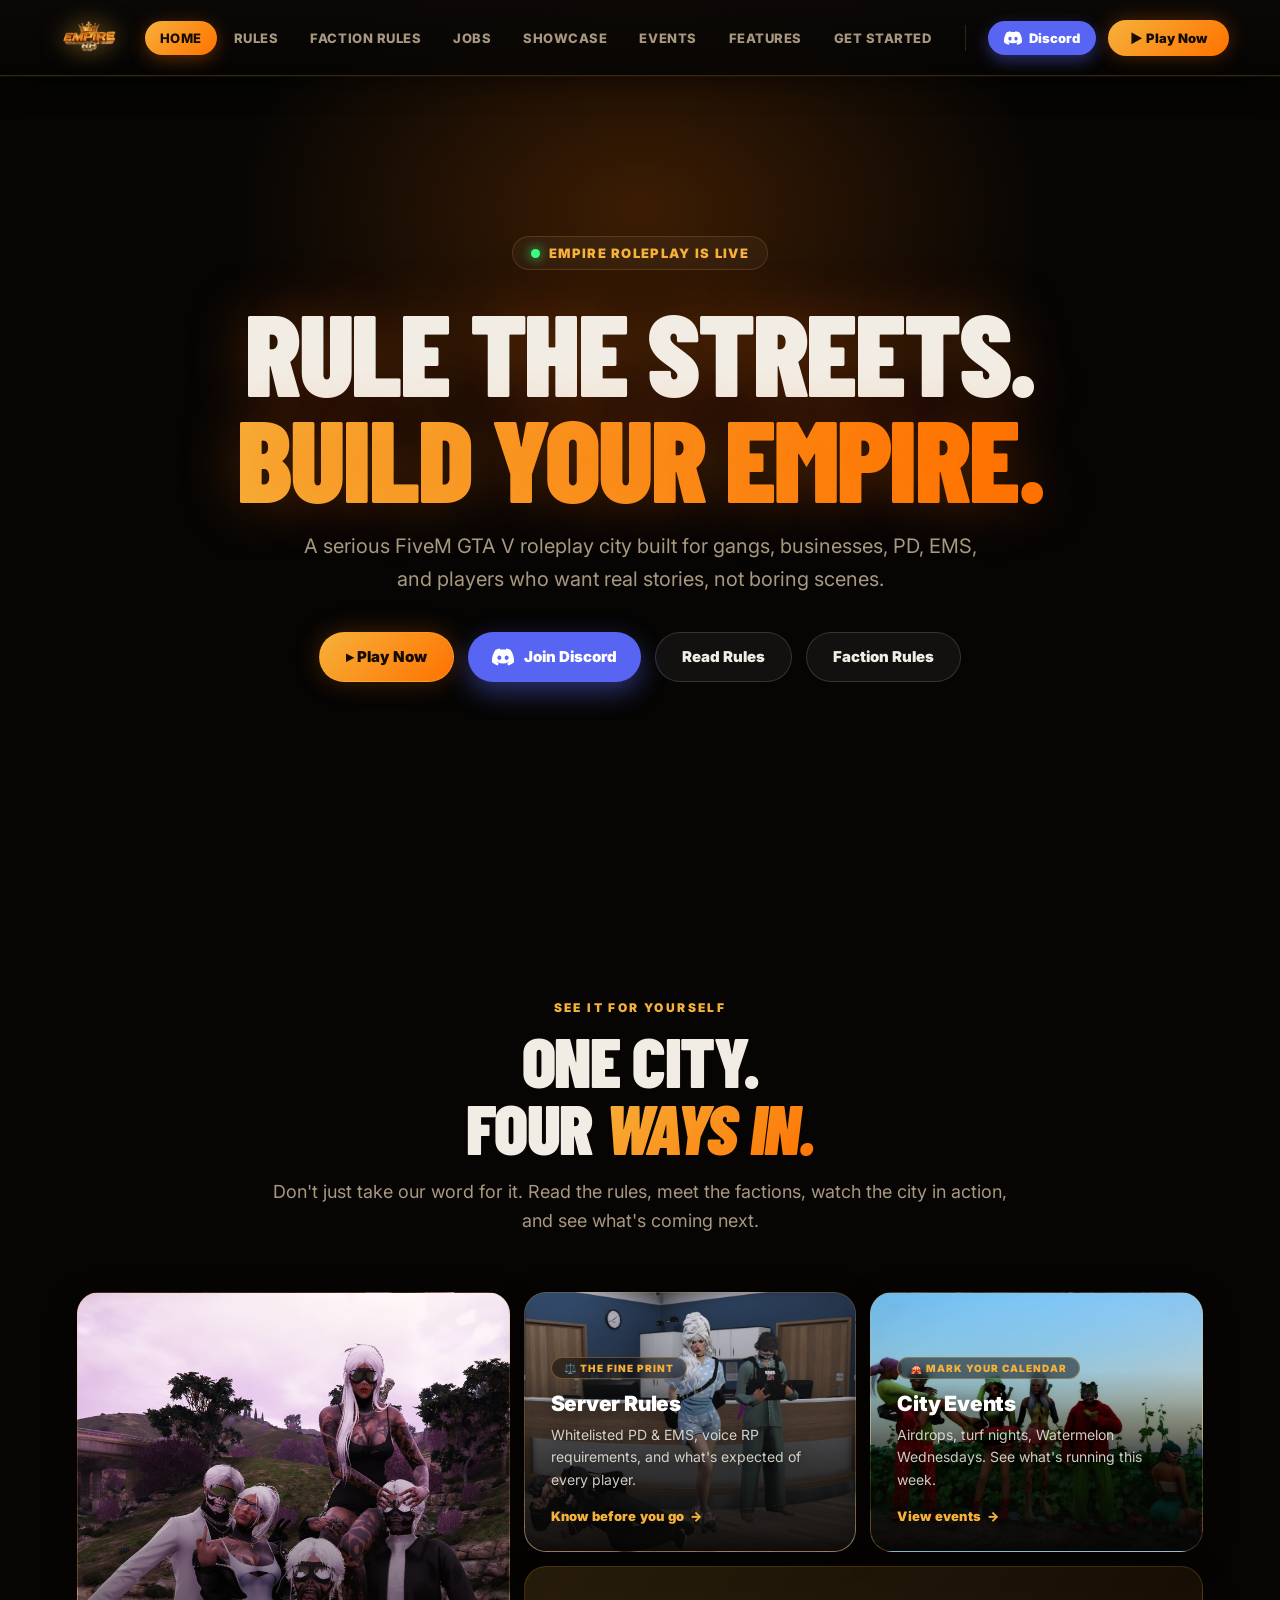
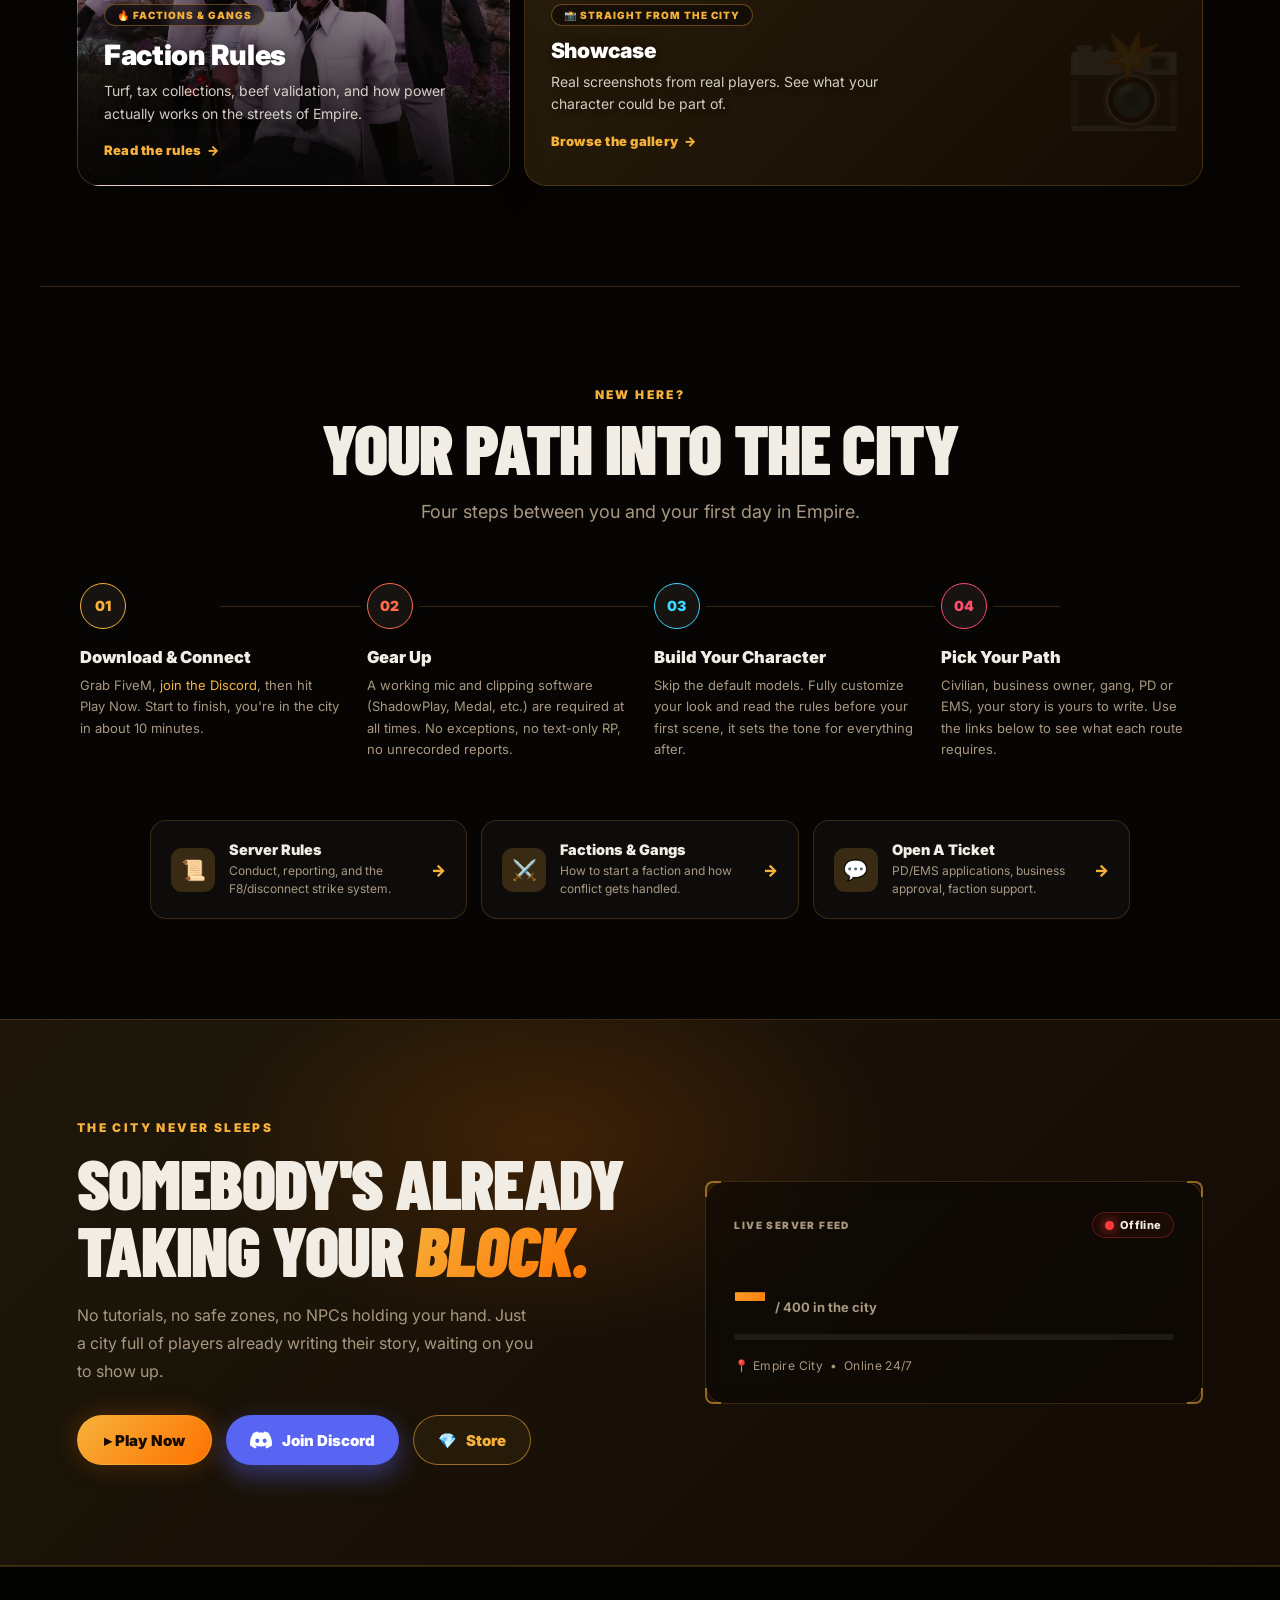
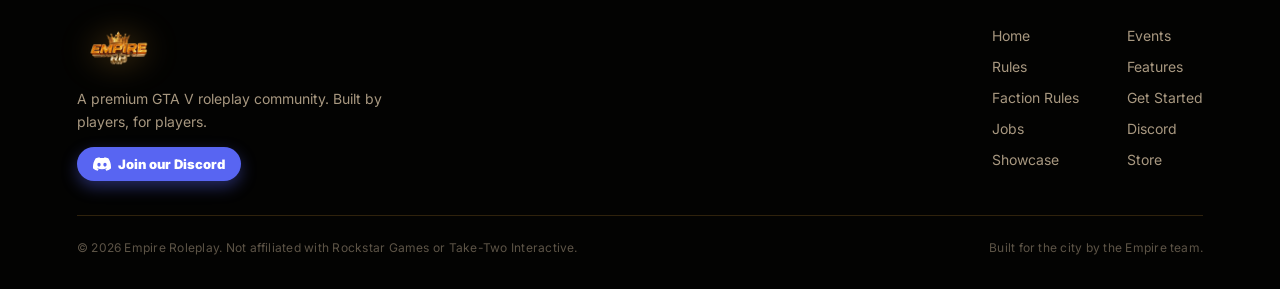
==== commit 68ea6e48: "xx" ====
--- a/index.html
+++ b/index.html
@@ -76,29 +76,7 @@
       max-width: 680px; margin: 0 auto 36px;
       color: var(--muted); font-size: clamp(16px,2vw,20px); line-height: 1.65;
     }
-    .hero-actions { display: flex; gap: 14px; justify-content: center; flex-wrap: wrap; margin-bottom: 60px; }
-    .hero-stats {
-      display: grid; grid-template-columns: repeat(4,1fr); gap: 12px;
-      max-width: 900px; margin: 0 auto;
-    }
-    .hstat {
-      background: rgba(255,255,255,.04);
-      border: 1px solid var(--line);
-      border-radius: 18px; padding: 22px 16px;
-      transition: border-color .3s, transform .3s cubic-bezier(.22,1,.36,1), box-shadow .3s, background .3s;
-    }
-    .hstat:hover {
-      border-color: rgba(246,177,58,.5);
-      transform: translateY(-5px);
-      box-shadow: 0 14px 34px rgba(0,0,0,.45);
-      background: rgba(255,255,255,.06);
-    }
-    .hstat b {
-      display: block; font-family: 'Barlow Condensed', sans-serif;
-      font-size: 36px; font-weight: 900; color: var(--gold);
-      line-height: 1; margin-bottom: 4px;
-    }
-    .hstat span { color: var(--muted); font-weight: 800; font-size: 11px; text-transform: uppercase; letter-spacing: .12em; }
+    .hero-actions { display: flex; gap: 14px; justify-content: center; flex-wrap: wrap; margin-bottom: 12px; }
 
     /* ── SECTIONS ── */
     section { padding: 100px 6%; }
@@ -112,113 +90,202 @@
     .section-head { text-align: center; max-width: 760px; margin: 0 auto 56px; }
     .section-head p { color: var(--muted); font-size: 18px; line-height: 1.65; }
 
-    /* ── FEATURES GRID ── */
-    .features-grid { display: grid; grid-template-columns: repeat(3, 1fr); gap: 14px; max-width: 1200px; margin: 0 auto; }
-    .feat-card {
-      background: linear-gradient(155deg, rgba(255,255,255,.05) 0%, rgba(255,255,255,.018) 100%);
+    /* ── EXPLORE GRID ── */
+    .explore-grid {
+      display: grid;
+      grid-template-columns: 1.3fr 1fr 1fr;
+      grid-template-rows: 260px 220px;
+      gap: 14px;
+      max-width: 1200px; margin: 0 auto;
+    }
+    .explore-tile {
+      position: relative; display: flex; flex-direction: column; justify-content: flex-end;
+      border-radius: var(--r); overflow: hidden;
       border: 1px solid var(--line);
-      border-radius: var(--r);
-      padding: 30px 26px 28px;
-      box-shadow: 0 8px 36px rgba(0,0,0,.3);
+      background-color: var(--panel2);
+      background-size: cover; background-position: center;
+      box-shadow: 0 8px 30px rgba(0,0,0,.3);
       transition: transform .3s cubic-bezier(.22,1,.36,1), border-color .25s, box-shadow .3s;
-      position: relative; overflow: hidden;
-    }
-    .feat-card::before {
-      content: ''; position: absolute; top: 0; left: 0; right: 0; height: 2px;
-      background: linear-gradient(90deg, transparent, var(--gold), transparent);
-      opacity: 0; transition: opacity .3s;
-    }
-    .feat-card:hover {
-      transform: translateY(-6px);
-      border-color: rgba(255,255,255,.75);
-      box-shadow: 0 0 6px rgba(255,255,255,.5), 0 0 22px rgba(246,177,58,.5), 0 0 50px rgba(255,114,0,.25), 0 20px 50px rgba(0,0,0,.4);
-    }
-    .feat-card:hover::before { opacity: 1; }
-    .feat-icon-wrap {
-      width: 52px; height: 52px; border-radius: 14px;
-      background: rgba(246,177,58,.1); border: 1px solid rgba(246,177,58,.2);
+    }
+    .explore-tile:hover {
+      transform: translateY(-5px);
+      border-color: rgba(255,255,255,.7);
+      box-shadow: 0 0 6px rgba(255,255,255,.45), 0 0 22px rgba(246,177,58,.4), 0 18px 44px rgba(0,0,0,.45);
+    }
+    .explore-tile.big { grid-column: 1; grid-row: 1 / 3; }
+    .explore-tile.accent {
+      grid-column: 2 / 4; grid-row: 2;
+      justify-content: center;
+      background: linear-gradient(135deg, rgba(246,177,58,.14), rgba(255,114,0,.06));
+    }
+    .explore-tile.accent::before {
+      content: '📸'; position: absolute; right: 18px; top: 50%; transform: translateY(-50%);
+      font-size: 96px; opacity: .08; pointer-events: none;
+    }
+    .explore-overlay {
+      position: absolute; inset: 0;
+      background: linear-gradient(180deg, rgba(6,5,4,0) 30%, rgba(6,5,4,.92) 100%);
+      transition: background .3s;
+    }
+    .explore-tile:hover .explore-overlay { background: linear-gradient(180deg, rgba(6,5,4,.08) 15%, rgba(6,5,4,.95) 100%); }
+    .explore-body { position: relative; z-index: 1; padding: 26px; width: 100%; }
+    .explore-tag {
+      display: inline-flex; align-items: center; gap: 5px;
+      background: rgba(6,5,4,.5); border: 1px solid rgba(246,177,58,.35);
+      color: var(--gold); border-radius: 999px; padding: 4px 12px;
+      font-size: 10px; font-weight: 900; letter-spacing: .1em;
+      text-transform: uppercase; margin-bottom: 12px; width: fit-content;
+      backdrop-filter: blur(6px);
+    }
+    .explore-tile h3 {
+      color: #fff; font-size: 21px; font-weight: 900; margin-bottom: 8px;
+      letter-spacing: -.01em; text-shadow: 0 2px 14px rgba(0,0,0,.5);
+    }
+    .explore-tile.big h3 { font-size: 28px; }
+    .explore-tile p {
+      color: rgba(242,237,228,.85); line-height: 1.6; font-size: 14px;
+      max-width: 380px; margin-bottom: 14px; text-shadow: 0 1px 10px rgba(0,0,0,.45);
+    }
+    .explore-link {
+      display: inline-flex; align-items: center; gap: 6px;
+      color: var(--gold); font-weight: 900; font-size: 13px; letter-spacing: .02em;
+    }
+    .explore-link i { font-style: normal; display: inline-block; transition: transform .25s; }
+    .explore-tile:hover .explore-link i { transform: translateX(4px); }
+
+    .divider { border: none; border-top: 1px solid var(--line); max-width: 1200px; margin: 0 auto; }
+
+    /* ── GET STARTED (path + quick links) ── */
+    .path-track {
+      max-width: 1120px; margin: 0 auto 60px;
+      display: grid; grid-template-columns: repeat(4, 1fr); gap: 28px;
+      position: relative;
+    }
+    .path-track::before {
+      content: ''; position: absolute; top: 23px; left: 12.5%; right: 12.5%;
+      height: 1px; background: var(--line); z-index: 0;
+    }
+    .path-step { position: relative; z-index: 1; }
+    .path-num {
+      width: 46px; height: 46px; border-radius: 50%;
+      background: var(--panel2); border: 1px solid var(--cat); color: var(--cat);
+      font-weight: 900; font-size: 14px; letter-spacing: .02em;
       display: flex; align-items: center; justify-content: center;
-      font-size: 26px; margin-bottom: 18px;
-      transition: background .2s, border-color .2s;
-    }
-    .feat-card:hover .feat-icon-wrap { background: rgba(246,177,58,.18); border-color: rgba(246,177,58,.45); }
-    .feat-card h3 { color: var(--text); font-size: 18px; font-weight: 900; margin-bottom: 10px; letter-spacing: -.01em; }
-    .feat-card h3 span { color: var(--gold); }
-    .feat-card p { color: var(--muted); line-height: 1.72; font-size: 14px; }
-    .feat-tag {
-      display: inline-flex; align-items: center; gap: 5px;
-      background: rgba(246,177,58,.08); border: 1px solid rgba(246,177,58,.2);
-      color: var(--gold); border-radius: 999px; padding: 3px 10px;
-      font-size: 10px; font-weight: 900; letter-spacing: .1em;
-      text-transform: uppercase; margin-bottom: 12px;
-    }
-
-    .divider { border: none; border-top: 1px solid var(--line); max-width: 1200px; margin: 0 auto; }
-
-    /* ── FAQ ── */
-    .faq-list { max-width: 860px; margin: 0 auto; display: flex; flex-direction: column; gap: 8px; }
-    .faq-item {
-      background: rgba(255,255,255,.032);
-      border: 1px solid var(--line);
-      border-radius: 18px; overflow: hidden;
-      transition: border-color .25s, box-shadow .25s;
-    }
-    .faq-item:hover { border-color: rgba(246,177,58,.3); }
-    .faq-item.open {
-      border-color: rgba(255,255,255,.75);
-      box-shadow: 0 0 6px rgba(255,255,255,.5), 0 0 20px rgba(246,177,58,.4), 0 0 50px rgba(255,114,0,.2);
-    }
-    .faq-q {
-      display: flex; justify-content: space-between; align-items: center; gap: 16px;
-      padding: 22px 26px; cursor: pointer;
-      font-weight: 800; font-size: 16px;
-      transition: color .2s;
-    }
-    .faq-item.open .faq-q { color: var(--gold); }
-    .faq-q-left { display: flex; align-items: center; gap: 14px; }
-    .faq-icon { font-size: 18px; flex-shrink: 0; width: 36px; height: 36px; border-radius: 10px; background: rgba(246,177,58,.1); border: 1px solid var(--line); display: flex; align-items: center; justify-content: center; transition: background .2s; }
-    .faq-item.open .faq-icon { background: rgba(246,177,58,.2); border-color: rgba(246,177,58,.4); }
-    .faq-q .arrow { color: var(--gold); font-size: 22px; transition: transform .3s; flex-shrink: 0; }
-    .faq-item.open .arrow { transform: rotate(45deg); }
-    .faq-a {
-      max-height: 0; overflow: hidden;
-      transition: max-height .4s cubic-bezier(.22,1,.36,1), padding .3s;
-      padding: 0 26px 0 76px; color: var(--muted); line-height: 1.75; font-size: 15px;
-    }
-    .faq-item.open .faq-a { max-height: 600px; padding: 0 26px 22px 76px; }
-    .faq-a a { color: var(--gold); text-decoration: underline; text-underline-offset: 3px; }
-    .faq-a a:hover { color: var(--gold2); }
+      margin-bottom: 18px; box-shadow: 0 0 0 6px var(--bg);
+    }
+    .path-step h3 { font-size: 16.5px; font-weight: 900; margin-bottom: 8px; }
+    .path-step p { color: var(--muted); font-size: 13px; line-height: 1.65; }
+
+    .quicklinks { max-width: 980px; margin: 0 auto; display: grid; grid-template-columns: repeat(3, 1fr); gap: 14px; }
+    .quicklink-card {
+      display: flex; align-items: center; gap: 14px;
+      background: rgba(255,255,255,.032); border: 1px solid var(--line);
+      border-radius: 16px; padding: 20px;
+      transition: border-color .25s, background .25s, transform .25s;
+    }
+    .quicklink-card:hover { transform: translateY(-3px); background: rgba(255,255,255,.05); border-color: rgba(246,177,58,.4); }
+    .quicklink-icon {
+      font-size: 20px; width: 44px; height: 44px; flex-shrink: 0; border-radius: 11px;
+      background: var(--gold-dim); display: flex; align-items: center; justify-content: center;
+    }
+    .quicklink-card h4 { font-size: 14.5px; font-weight: 900; margin-bottom: 4px; }
+    .quicklink-card p { color: var(--muted); font-size: 12px; line-height: 1.5; }
+    .quicklink-arrow { margin-left: auto; color: var(--gold); font-weight: 900; flex-shrink: 0; transition: transform .25s; }
+    .quicklink-card:hover .quicklink-arrow { transform: translateX(4px); }
 
     /* ── CTA ── */
     .cta-section {
       background: linear-gradient(135deg, rgba(246,177,58,.1), rgba(255,114,0,.05));
       border-top: 1px solid var(--line); border-bottom: 1px solid var(--line);
-      text-align: center;
       position: relative; overflow: hidden;
     }
     .cta-section::before {
-      content: ''; position: absolute; top: -80px; left: 50%; transform: translateX(-50%);
+      content: ''; position: absolute; top: -80px; left: 15%;
       width: 700px; height: 400px;
-      background: radial-gradient(ellipse, rgba(255,114,0,.18) 0%, transparent 70%);
+      background: radial-gradient(ellipse, rgba(255,114,0,.16) 0%, transparent 70%);
       pointer-events: none;
     }
-    .cta-section .section-head { position: relative; z-index: 1; margin-bottom: 32px; }
-    .cta-actions { display: flex; gap: 14px; justify-content: center; flex-wrap: wrap; position: relative; z-index: 1; }
+    .cta-grid {
+      position: relative; z-index: 1;
+      max-width: 1180px; margin: 0 auto;
+      display: grid; grid-template-columns: 1.15fr 1fr; gap: 56px; align-items: center;
+    }
+    .cta-copy .section-label { margin-bottom: 14px; }
+    .cta-copy h2 { text-align: left; margin-bottom: 18px; }
+    .cta-copy p { color: var(--muted); font-size: 16px; line-height: 1.75; max-width: 460px; margin-bottom: 30px; }
+    .cta-actions { display: flex; gap: 14px; flex-wrap: wrap; }
+
+    .cta-panel {
+      position: relative;
+      background: rgba(8,6,4,.55);
+      border: 1px solid var(--line);
+      border-radius: 20px;
+      padding: 30px 28px;
+      backdrop-filter: blur(8px);
+      transition: border-color .35s, box-shadow .35s;
+    }
+    .cta-panel:hover {
+      border-color: rgba(246,177,58,.55);
+      box-shadow: 0 0 0 1px rgba(246,177,58,.15), 0 0 50px rgba(246,177,58,.3), 0 24px 60px rgba(0,0,0,.45);
+    }
+    .cta-corner {
+      position: absolute; width: 16px; height: 16px;
+      border: 2px solid var(--gold); opacity: .55;
+      transition: opacity .35s, width .35s, height .35s;
+    }
+    .cta-corner.tl { top: -1px; left: -1px; border-right: none; border-bottom: none; border-radius: 8px 0 0 0; }
+    .cta-corner.tr { top: -1px; right: -1px; border-left: none; border-bottom: none; border-radius: 0 8px 0 0; }
+    .cta-corner.bl { bottom: -1px; left: -1px; border-right: none; border-top: none; border-radius: 0 0 0 8px; }
+    .cta-corner.br { bottom: -1px; right: -1px; border-left: none; border-top: none; border-radius: 0 0 8px 0; }
+    .cta-panel:hover .cta-corner { opacity: 1; width: 24px; height: 24px; }
+    .cta-panel-top { display: flex; align-items: center; justify-content: space-between; gap: 12px; margin-bottom: 26px; flex-wrap: wrap; }
+    .cta-panel-top .server-status { padding: 5px 12px; font-size: 11px; gap: 6px; }
+    .cta-panel-tag { font-size: 10px; font-weight: 900; letter-spacing: .14em; text-transform: uppercase; color: var(--muted); }
+    .cta-panel-readout { display: flex; align-items: baseline; gap: 9px; margin-bottom: 16px; }
+    .cta-panel-num {
+      font-family: 'Barlow Condensed', sans-serif; font-size: 54px; font-weight: 900; line-height: 1;
+      background: linear-gradient(135deg, var(--gold), var(--gold2));
+      -webkit-background-clip: text; -webkit-text-fill-color: transparent; background-clip: text;
+    }
+    .cta-panel-of { color: var(--muted); font-weight: 700; font-size: 13px; }
+    .cta-panel-bar { height: 6px; border-radius: 999px; background: rgba(255,255,255,.07); overflow: hidden; margin-bottom: 18px; }
+    .cta-panel-fill {
+      height: 100%; width: 0%; border-radius: 999px;
+      background: linear-gradient(90deg, var(--gold), var(--gold2));
+      box-shadow: 0 0 14px rgba(246,177,58,.6);
+      transition: width 1s cubic-bezier(.22,1,.36,1);
+    }
+    .cta-panel-foot { color: var(--muted); font-size: 12px; letter-spacing: .03em; }
 
     /* ── HERO ENTRANCES ── */
     .hero-content > .live-badge   { animation: heroRise .7s .15s both cubic-bezier(.22,1,.36,1); }
     .hero-content > h1            { animation: heroRise .8s .28s both cubic-bezier(.22,1,.36,1); }
     .hero-content > .hero-sub     { animation: heroRise .8s .42s both cubic-bezier(.22,1,.36,1); }
     .hero-content > .hero-actions { animation: heroRise .8s .56s both cubic-bezier(.22,1,.36,1); }
-    .hero-content > .hero-stats   { animation: heroRise .8s .70s both cubic-bezier(.22,1,.36,1); }
 
     /* ── PAGE RESPONSIVE ── */
-    @media (max-width: 900px) {
-      .features-grid { grid-template-columns: 1fr 1fr; }
-      .hero-stats { grid-template-columns: repeat(2,1fr); }
+    @media (max-width: 900px) and (min-width: 601px) {
+      .explore-grid { grid-template-columns: 1fr 1fr; grid-template-rows: 220px 180px 180px; }
+      .explore-tile.big { grid-column: 1 / 3; grid-row: 1; }
+      .explore-tile.accent { grid-column: 1 / 3; grid-row: 3; }
+      .explore-grid > a:nth-of-type(2) { grid-column: 1; grid-row: 2; }
+      .explore-grid > a:nth-of-type(3) { grid-column: 2; grid-row: 2; }
+      .cta-grid { grid-template-columns: 1fr; gap: 36px; }
+      .cta-copy p { max-width: 100%; }
+      .path-track { grid-template-columns: 1fr 1fr; row-gap: 32px; }
+      .path-track::before { display: none; }
+      .quicklinks { grid-template-columns: 1fr; }
     }
     @media (max-width: 600px) {
-      .features-grid, .hero-stats { grid-template-columns: 1fr; }
+      .explore-grid { grid-template-columns: 1fr; grid-template-rows: none; }
+      .explore-tile, .explore-tile.big, .explore-tile.accent { grid-column: 1; grid-row: auto; height: 240px; }
+      .explore-tile.accent::before { font-size: 70px; }
+      .path-track { grid-template-columns: 1fr; gap: 26px; }
+      .path-track::before { display: none; }
+      .quicklinks { grid-template-columns: 1fr; }
+      .cta-grid { grid-template-columns: 1fr; gap: 30px; }
+      .cta-copy p { max-width: 100%; }
+      .cta-actions { gap: 10px; }
       section { padding: 70px 5%; }
       .hero { padding: 90px 5% 60px; }
     }
@@ -237,16 +304,19 @@
   <nav class="nav" id="mainNav">
     <a class="brand" href="index.html">
       <img src="empire-logo.png" alt="Empire RP Logo">
-      <span>Empire RP</span>
     </a>
     <div class="nav-links">
       <a href="index.html" class="active">Home</a>
       <a href="rules.html">Rules</a>
       <a href="faction-rules.html">Faction Rules</a>
+      <a href="jobboard.html">Jobs</a>
       <a href="showcase.html">Showcase</a>
       <a href="events.html">Events</a>
-      <a href="index.html#features">Why Empire</a>
-      <a href="index.html#faq">FAQ</a>
+      <a href="index.html#features">Features</a>
+      <a href="index.html#start">Get Started</a>
+    </div>
+    <div class="nav-divider"></div>
+    <div class="nav-actions">
       <a class="btn-discord sm" href="https://discord.gg/empirerp" target="_blank" rel="noopener"><svg aria-hidden="true"><use href="#discord-logo"/></svg> Discord</a>
       <a href="fivem://connect/zjva9ey" class="btn-nav">&#9658; Play Now</a>
     </div>
@@ -255,13 +325,14 @@
     </div>
   </nav>
   <div class="mobile-menu" id="mobileMenu">
-    <a href="index.html">Home</a>
+    <a href="index.html" class="active">Home</a>
     <a href="rules.html">Rules</a>
     <a href="faction-rules.html">Faction Rules</a>
+      <a href="jobboard.html">Jobs</a>
     <a href="showcase.html">Showcase</a>
     <a href="events.html">Events</a>
-    <a href="index.html#features">Why Empire</a>
-    <a href="index.html#faq">FAQ</a>
+    <a href="index.html#features">Features</a>
+    <a href="index.html#start">Get Started</a>
     <a class="btn-discord" href="https://discord.gg/empirerp" target="_blank" rel="noopener" style="justify-content:center;border-bottom:none"><svg aria-hidden="true"><use href="#discord-logo"/></svg> Join Discord</a>
     <a href="fivem://connect/zjva9ey" class="btn" style="text-align:center">&#9658; Play Now</a>
   </div>
@@ -281,177 +352,152 @@
         <a class="btn ghost" href="rules.html">Read Rules</a>
         <a class="btn ghost" href="faction-rules.html">Faction Rules</a>
       </div>
-      <div class="hero-stats">
-        <div class="hstat"><b>24/7</b><span>City Online</span></div>
-        <div class="hstat"><b>PD</b><span>Active Police</span></div>
-        <div class="hstat"><b>EMS</b><span>Active Medical</span></div>
-        <div class="hstat"><b>RP</b><span>Story Driven</span></div>
-      </div>
     </div>
   </header>
 
-  <!-- FEATURES -->
+  <!-- EXPLORE -->
   <section id="features">
     <div class="section-head reveal">
-      <div class="section-label">Why Empire Roleplay</div>
-      <h2>Your lane. Your story.<br>Your <em style="font-style:italic;background:linear-gradient(135deg,var(--gold),var(--gold2));-webkit-background-clip:text;-webkit-text-fill-color:transparent;background-clip:text;">empire.</em></h2>
-      <p>Whether you're running blocks, building a business, or protecting the city, Empire gives every character a purpose and every story a place to live.</p>
-    </div>
-    <div class="features-grid">
-
-      <div class="feat-card reveal">
-        <div class="feat-icon-wrap">👑</div>
-        <div class="feat-tag">🔥 Street Life</div>
-        <h3>Faction & <span>Gang RP</span></h3>
-        <p>Build your crew from the ground up. Empire's faction system supports drug spots, turf ownership, beef validation, alliances, and tax collections. The streets have structure, and there's real power to be earned.</p>
-      </div>
-
-      <div class="feat-card reveal">
-        <div class="feat-icon-wrap">🚔</div>
-        <div class="feat-tag">⚖️ Law & Order</div>
-        <h3>PD & <span>EMS</span></h3>
-        <p>Whitelisted departments with depth. Chase suspects through the city, run investigations, work medical scenes, and develop characters who actually matter to the city's story, not just NPCs with a badge.</p>
-      </div>
-
-      <div class="feat-card reveal">
-        <div class="feat-icon-wrap">🏪</div>
-        <div class="feat-tag">💼 Civilian Life</div>
-        <h3>Player-Owned <span>Businesses</span></h3>
-        <p>Open a shop, run a mechanic bay, operate a nightclub. Empire's economy is player-driven, with real employees, invoicing, Business Oversight, and consequences if you go inactive. Build something worth protecting.</p>
-      </div>
-
-      <div class="feat-card reveal">
-        <div class="feat-icon-wrap">🎭</div>
-        <div class="feat-tag">✨ RP First</div>
-        <h3>Story-Driven <span>Roleplay</span></h3>
-        <p>Empire is an RP server first. Every interaction has weight, beef has backstory, robberies need buildup, and scenes have consequences. We don't reward grind. We reward characters who make the city feel alive.</p>
-      </div>
-
-      <div class="feat-card reveal">
-        <div class="feat-icon-wrap">🌟</div>
-        <div class="feat-tag">🎪 Events</div>
-        <h3>City <span>Events</span></h3>
-        <p>Airdrops, Watermelon Wednesdays, pool parties, turf nights, and more, Empire runs regular events that bring the whole city together. Some are chaos. Some are culture. All of them are content.</p>
-      </div>
-
-      <div class="feat-card reveal">
-        <div class="feat-icon-wrap">🛡</div>
-        <div class="feat-tag">💬 Community</div>
-        <h3>Staff That <span>Actually Helps</span></h3>
-        <p>Empire's staff team is active, fair, and focused on protecting your RP experience, not micromanaging it. Clear rules, quick tickets, and a community that calls out bad behavior so good players can thrive.</p>
-      </div>
+      <div class="section-label">See It For Yourself</div>
+      <h2>One city.<br>Four <em style="font-style:italic;background:linear-gradient(135deg,var(--gold),var(--gold2));-webkit-background-clip:text;-webkit-text-fill-color:transparent;background-clip:text;">ways in.</em></h2>
+      <p>Don't just take our word for it. Read the rules, meet the factions, watch the city in action, and see what's coming next.</p>
+    </div>
+    <div class="explore-grid">
+
+      <a href="faction-rules.html" class="explore-tile big reveal" style="background-image:url('gallery-1.jpg')">
+        <div class="explore-overlay"></div>
+        <div class="explore-body">
+          <div class="explore-tag">🔥 Factions & Gangs</div>
+          <h3>Faction Rules</h3>
+          <p>Turf, tax collections, beef validation, and how power actually works on the streets of Empire.</p>
+          <span class="explore-link">Read the rules <i>&rarr;</i></span>
+        </div>
+      </a>
+
+      <a href="rules.html" class="explore-tile reveal" style="background-image:url('gallery-ems.jpg')">
+        <div class="explore-overlay"></div>
+        <div class="explore-body">
+          <div class="explore-tag">⚖️ The Fine Print</div>
+          <h3>Server Rules</h3>
+          <p>Whitelisted PD &amp; EMS, voice RP requirements, and what's expected of every player.</p>
+          <span class="explore-link">Know before you go <i>&rarr;</i></span>
+        </div>
+      </a>
+
+      <a href="events.html" class="explore-tile reveal" style="background-image:url('gallery-watermelon.jpg')">
+        <div class="explore-overlay"></div>
+        <div class="explore-body">
+          <div class="explore-tag">🎪 Mark Your Calendar</div>
+          <h3>City Events</h3>
+          <p>Airdrops, turf nights, Watermelon Wednesdays. See what's running this week.</p>
+          <span class="explore-link">View events <i>&rarr;</i></span>
+        </div>
+      </a>
+
+      <a href="showcase.html" class="explore-tile accent reveal">
+        <div class="explore-body">
+          <div class="explore-tag">📸 Straight From The City</div>
+          <h3>Showcase</h3>
+          <p>Real screenshots from real players. See what your character could be part of.</p>
+          <span class="explore-link">Browse the gallery <i>&rarr;</i></span>
+        </div>
+      </a>
 
     </div>
   </section>
 
   <hr class="divider">
 
-  <!-- FAQ -->
-  <section id="faq">
+  <!-- GET STARTED -->
+  <section id="start">
     <div class="section-head reveal">
-      <div class="section-label">Got Questions?</div>
-      <h2>Frequently Asked Questions</h2>
-      <p>Everything you need to know before your first day in Empire.</p>
-    </div>
-    <div class="faq-list">
-
-      <div class="faq-item reveal">
-        <div class="faq-q">
-          <div class="faq-q-left"><div class="faq-icon">🎮</div> How do I get into Empire RP?</div>
-          <span class="arrow">+</span>
-        </div>
-        <div class="faq-a">Download FiveM, <a href="https://discord.gg/empirerp" target="_blank">join our Discord</a>, read the rules, then hit the Play Now button to connect. The whole process takes about 10 minutes. Once you're in, fully customize your character before doing anything, default models aren't allowed.</div>
-      </div>
-
-      <div class="faq-item reveal">
-        <div class="faq-q">
-          <div class="faq-q-left"><div class="faq-icon">🎤</div> Do I need a mic to play?</div>
-          <span class="arrow">+</span>
-        </div>
-        <div class="faq-a">Yes, a working microphone is required. Empire RP is a serious voice-RP server. Text-only roleplay is not how we operate. If you don't have a mic, get one before joining. This is non-negotiable.</div>
-      </div>
-
-      <div class="faq-item reveal">
-        <div class="faq-q">
-          <div class="faq-q-left"><div class="faq-icon">🎬</div> Do I need to record my gameplay?</div>
-          <span class="arrow">+</span>
-        </div>
-        <div class="faq-a">Yes. You must run clipping software at all times, Nvidia ShadowPlay, Medal.tv, or similar. Clips must be at least 2 minutes long with audio from both sides. No clip means no item returns and no valid reports. If you're not clipping, you're not protected.</div>
-      </div>
-
-      <div class="faq-item reveal">
-        <div class="faq-q">
-          <div class="faq-q-left"><div class="faq-icon">👑</div> Can I start my own gang or faction?</div>
-          <span class="arrow">+</span>
-        </div>
-        <div class="faq-a">Yes, Empire RP supports player-created factions. Open a Faction Support ticket in Discord to get started. You'll need to show an active roster, demonstrated RP history in the city, and meet the gang creation requirements. Quality RP and commitment are what get factions approved, not just numbers.</div>
-      </div>
-
-      <div class="faq-item reveal">
-        <div class="faq-q">
-          <div class="faq-q-left"><div class="faq-icon">⚔️</div> How does gang beef and conflict work?</div>
-          <span class="arrow">+</span>
-        </div>
-        <div class="faq-a">Conflicts between factions must be escalated through Faction Support before going official. This isn't red tape, it keeps wars story-driven and fair for both sides. Random shooting with no RP context will get you punished. Build the narrative, then bring the smoke.</div>
-      </div>
-
-      <div class="faq-item reveal">
-        <div class="faq-q">
-          <div class="faq-q-left"><div class="faq-icon">🚔</div> How do I join PD or EMS?</div>
-          <span class="arrow">+</span>
-        </div>
-        <div class="faq-a">PD and EMS require applications and/or interviews. Check the <a href="https://discord.gg/empirerp" target="_blank">Empire Discord</a> for current openings, requirements, and the application process. You'll need solid RP experience in the city before applying, show us you know how to play first.</div>
-      </div>
-
-      <div class="faq-item reveal">
-        <div class="faq-q">
-          <div class="faq-q-left"><div class="faq-icon">🏪</div> Can I own a business in the city?</div>
-          <span class="arrow">+</span>
-        </div>
-        <div class="faq-a">Yes. Player-owned businesses are a major part of Empire RP's economy and roleplay. Businesses must be actively operated as real businesses, not used as stashes or faction supply chains. Ownership transfers require Business Oversight approval. If you go inactive, staff may revoke the business.</div>
-      </div>
-
-      <div class="faq-item reveal">
-        <div class="faq-q">
-          <div class="faq-q-left"><div class="faq-icon">🚨</div> Someone broke the rules, what do I do?</div>
-          <span class="arrow">+</span>
-        </div>
-        <div class="faq-a">Stay in the scene and finish the roleplay first, don't break character to address it. After the scenario ends, open a support ticket in Discord with your clip. Reports require video and audio evidence from both sides, minimum 2 minutes. Reports must be submitted within 1 hour of the scene. Petty or revenge reports are penalized.</div>
-      </div>
-
-      <div class="faq-item reveal">
-        <div class="faq-q">
-          <div class="faq-q-left"><div class="faq-icon">💀</div> What happens if I F8 or disconnect mid-scene?</div>
-          <span class="arrow">+</span>
-        </div>
-        <div class="faq-a">F8 quitting during active RP is one of the most serious offenses on Empire. First offense: Warning + community service + pocket wipe. Second: 2-day ban + bank wipe. Third: 1-week ban + character deletion. Fourth: Permanent ban. There is no valid reason to leave mid-scene, if your game crashes, you must return and continue.</div>
-      </div>
-
-      <div class="faq-item reveal">
-        <div class="faq-q">
-          <div class="faq-q-left"><div class="faq-icon">💬</div> Still have questions?</div>
-          <span class="arrow">+</span>
-        </div>
-        <div class="faq-a">Join the <a href="https://discord.gg/empirerp" target="_blank">Empire RP Discord</a> and open a support ticket. Our staff and community are active and happy to help new and existing members. The city is waiting, come get your questions answered and get in.</div>
-      </div>
-
-    </div>
+      <div class="section-label">New Here?</div>
+      <h2>Your Path Into The City</h2>
+      <p>Four steps between you and your first day in Empire.</p>
+    </div>
+
+    <div class="path-track">
+      <div class="path-step reveal" style="--cat:#f6b13a">
+        <div class="path-num">01</div>
+        <h3>Download &amp; Connect</h3>
+        <p>Grab FiveM, <a href="https://discord.gg/empirerp" target="_blank" style="color:var(--gold)">join the Discord</a>, then hit Play Now. Start to finish, you're in the city in about 10 minutes.</p>
+      </div>
+      <div class="path-step reveal" style="--cat:#ff6b4a">
+        <div class="path-num">02</div>
+        <h3>Gear Up</h3>
+        <p>A working mic and clipping software (ShadowPlay, Medal, etc.) are required at all times. No exceptions, no text-only RP, no unrecorded reports.</p>
+      </div>
+      <div class="path-step reveal" style="--cat:#3ad6ff">
+        <div class="path-num">03</div>
+        <h3>Build Your Character</h3>
+        <p>Skip the default models. Fully customize your look and read the rules before your first scene, it sets the tone for everything after.</p>
+      </div>
+      <div class="path-step reveal" style="--cat:#ff4d6d">
+        <div class="path-num">04</div>
+        <h3>Pick Your Path</h3>
+        <p>Civilian, business owner, gang, PD or EMS, your story is yours to write. Use the links below to see what each route requires.</p>
+      </div>
+    </div>
+
+    <div class="quicklinks">
+      <a href="rules.html" class="quicklink-card reveal">
+        <span class="quicklink-icon">📜</span>
+        <div>
+          <h4>Server Rules</h4>
+          <p>Conduct, reporting, and the F8/disconnect strike system.</p>
+        </div>
+        <span class="quicklink-arrow">&rarr;</span>
+      </a>
+      <a href="faction-rules.html" class="quicklink-card reveal">
+        <span class="quicklink-icon">⚔️</span>
+        <div>
+          <h4>Factions &amp; Gangs</h4>
+          <p>How to start a faction and how conflict gets handled.</p>
+        </div>
+        <span class="quicklink-arrow">&rarr;</span>
+      </a>
+      <a href="https://discord.gg/empirerp" target="_blank" class="quicklink-card reveal">
+        <span class="quicklink-icon">💬</span>
+        <div>
+          <h4>Open A Ticket</h4>
+          <p>PD/EMS applications, business approval, faction support.</p>
+        </div>
+        <span class="quicklink-arrow">&rarr;</span>
+      </a>
+    </div>
+
   </section>
+
 
   <!-- CTA -->
   <section id="discord" class="cta-section">
-    <div class="section-head reveal">
-      <div class="section-label">The streets are waiting</div>
-      <h2>Start Your Empire Story Now</h2>
-      
-    </div>
-    <div class="server-status-wrap reveal">
-      <span class="server-status" id="ctaStatus"><span class="dot"></span> <span id="ctaStatusText">Checking live server status</span></span>
-    </div>
-    <div class="cta-actions reveal">
-      <a class="btn" href="fivem://connect/zjva9ey">▸ Play Now</a>
-      <a class="btn-discord" href="https://discord.gg/empirerp" target="_blank" rel="noopener"><svg aria-hidden="true"><use href="#discord-logo"/></svg> Join Discord</a>
-      <a id="store" class="btn-store" href="https://empireroleplay.tebex.io" target="_blank" rel="noopener"><span class="gem">💎</span> Store</a>
+    <div class="cta-grid">
+
+      <div class="cta-copy reveal">
+        <div class="section-label">The City Never Sleeps</div>
+        <h2>Somebody's already<br>taking your <em style="font-style:italic;background:linear-gradient(135deg,var(--gold),var(--gold2));-webkit-background-clip:text;-webkit-text-fill-color:transparent;background-clip:text;">block.</em></h2>
+        <p>No tutorials, no safe zones, no NPCs holding your hand. Just a city full of players already writing their story, waiting on you to show up.</p>
+        <div class="cta-actions">
+          <a class="btn" href="fivem://connect/zjva9ey">▸ Play Now</a>
+          <a class="btn-discord" href="https://discord.gg/empirerp" target="_blank" rel="noopener"><svg aria-hidden="true"><use href="#discord-logo"/></svg> Join Discord</a>
+          <a id="store" class="btn-store" href="https://empireroleplay.tebex.io" target="_blank" rel="noopener"><span class="gem">💎</span> Store</a>
+        </div>
+      </div>
+
+      <div class="cta-panel reveal">
+        <span class="cta-corner tl"></span><span class="cta-corner tr"></span><span class="cta-corner bl"></span><span class="cta-corner br"></span>
+        <div class="cta-panel-top">
+          <span class="cta-panel-tag">Live Server Feed</span>
+          <span class="server-status" id="ctaStatus"><span class="dot"></span><span id="ctaStatusText">Checking</span></span>
+        </div>
+        <div class="cta-panel-readout">
+          <span class="cta-panel-num" id="ctaPlayerNum">--</span>
+          <span class="cta-panel-of">/ <span id="ctaPlayerMax">400</span> in the city</span>
+        </div>
+        <div class="cta-panel-bar"><div class="cta-panel-fill" id="ctaFill"></div></div>
+        <div class="cta-panel-foot">📍 Empire City &nbsp;•&nbsp; Online 24/7</div>
+      </div>
+
     </div>
   </section>
 
@@ -467,10 +513,11 @@
         <a href="index.html#home">Home</a>
         <a href="rules.html">Rules</a>
         <a href="faction-rules.html">Faction Rules</a>
+      <a href="jobboard.html">Jobs</a>
         <a href="showcase.html">Showcase</a>
         <a href="events.html">Events</a>
-        <a href="index.html#features">Why Empire</a>
-        <a href="index.html#faq">FAQ</a>
+        <a href="index.html#features">Features</a>
+        <a href="index.html#start">Get Started</a>
         <a href="https://discord.gg/empirerp" target="_blank" rel="noopener">Discord</a>
         <a href="https://empireroleplay.tebex.io" target="_blank" rel="noopener">Store</a>
       </div>
@@ -482,16 +529,5 @@
   </footer>
 
   <script src="site.js"></script>
-  <script>
-    // FAQ accordion
-    document.querySelectorAll('.faq-q').forEach(function (q) {
-      q.addEventListener('click', function () {
-        var item = q.closest('.faq-item');
-        var isOpen = item.classList.contains('open');
-        document.querySelectorAll('.faq-item.open').forEach(function (i) { i.classList.remove('open'); });
-        if (!isOpen) item.classList.add('open');
-      });
-    });
-  </script>
 </body>
 </html>
--- a/site.css
+++ b/site.css
@@ -57,45 +57,74 @@
 /* ── NAV ── */
 .nav {
   position: fixed; top: 0; left: 0; right: 0; z-index: 100;
-  display: flex; align-items: center; justify-content: space-between;
-  padding: 0 6%;
-  height: 70px;
-  background: rgba(6,5,4,.82);
-  backdrop-filter: blur(18px);
+  display: flex; align-items: center;
+  gap: 22px;
+  padding: 0 4%;
+  height: 76px;
+  background: linear-gradient(180deg, rgba(11,9,7,.92), rgba(6,5,4,.86));
+  backdrop-filter: blur(20px) saturate(140%);
   border-bottom: 1px solid var(--line);
-  transition: background .3s;
-  animation: navDrop .7s cubic-bezier(.22,1,.36,1) both;
-}
-.nav.scrolled { background: rgba(6,5,4,.97); }
+  box-shadow: 0 1px 0 rgba(246,177,58,.05), 0 14px 30px -10px rgba(0,0,0,.5);
+  transition: background .3s, box-shadow .3s, height .3s;
+  animation: navPop .55s cubic-bezier(.34,1.56,.64,1) both;
+}
+.nav.scrolled {
+  height: 66px;
+  background: rgba(6,5,4,.97);
+  box-shadow: 0 1px 0 rgba(246,177,58,.14), 0 16px 36px -8px rgba(0,0,0,.6);
+}
 .brand {
   display: flex; align-items: center; gap: 10px;
   font-family: 'Barlow Condensed', sans-serif;
-  font-weight: 900; font-size: 22px;
-  letter-spacing: .06em; text-transform: uppercase;
-}
+  font-weight: 900; font-size: 21px;
+  letter-spacing: .04em; text-transform: uppercase;
+  flex-shrink: 0; white-space: nowrap;
+  transition: opacity .2s;
+}
+.brand:hover { opacity: .88; }
 .brand img {
-  height: 40px;
+  height: 42px; flex-shrink: 0;
   filter: drop-shadow(0 0 12px rgba(246,177,58,.5));
   animation: float 3.2s ease-in-out infinite;
 }
+.brand span { color: var(--text); }
+.brand span b {
+  font-weight: 900;
+  background: linear-gradient(135deg, var(--gold), var(--gold2));
+  -webkit-background-clip: text; -webkit-text-fill-color: transparent; background-clip: text;
+}
 .nav-links {
-  display: flex; gap: 26px; align-items: center;
+  flex: 1;
+  display: flex; gap: 2px; align-items: center; justify-content: center;
   font-weight: 800; font-size: 13px; color: var(--muted);
-  letter-spacing: .05em; text-transform: uppercase;
-}
-.nav-links a { transition: color .2s; }
-.nav-links a:hover, .nav-links a.active { color: var(--gold); }
+  letter-spacing: .04em; text-transform: uppercase;
+  min-width: 0;
+}
+.nav-links a {
+  position: relative; white-space: nowrap;
+  padding: 9px 15px; border-radius: 999px;
+  transition: color .2s, background .25s;
+}
+.nav-links a:hover { color: var(--text); background: rgba(255,255,255,.06); }
+.nav-links a.active {
+  color: #160b00;
+  background: linear-gradient(135deg, var(--gold), var(--gold2));
+  box-shadow: 0 4px 18px rgba(255,114,0,.35);
+}
+.nav-actions { display: flex; align-items: center; gap: 12px; flex-shrink: 0; }
+.nav-divider { width: 1px; height: 26px; background: var(--line); flex-shrink: 0; }
 .btn-nav {
-  background: linear-gradient(135deg, var(--gold), var(--gold2));
-  color: #160b00; border-radius: 999px; padding: 9px 20px;
-  font-weight: 900; font-size: 13px;
+  display: inline-flex; align-items: center; gap: 6px;
+  background: linear-gradient(135deg, var(--gold), var(--gold2));
+  color: #160b00; border-radius: 999px; padding: 10px 22px;
+  font-weight: 900; font-size: 13px; white-space: nowrap;
   box-shadow: 0 0 20px rgba(255,114,0,.3);
-  transition: .2s; border: none;
-}
-.btn-nav:hover { transform: translateY(-2px); box-shadow: 0 0 32px rgba(255,114,0,.5); }
+  transition: transform .25s cubic-bezier(.34,1.56,.64,1), box-shadow .25s; border: none;
+}
+.btn-nav:hover { transform: translateY(-2px) scale(1.03); box-shadow: 0 6px 28px rgba(255,114,0,.55); }
 .hamburger {
   display: none; flex-direction: column; gap: 5px;
-  cursor: pointer; padding: 4px;
+  cursor: pointer; padding: 4px; margin-left: auto; flex-shrink: 0;
 }
 .hamburger span {
   display: block; width: 24px; height: 2px;
@@ -104,35 +133,46 @@
 .mobile-menu {
   display: none; position: fixed; top: 70px; left: 0; right: 0; z-index: 99;
   background: rgba(6,5,4,.97); border-bottom: 1px solid var(--line);
-  padding: 20px 6%; flex-direction: column; gap: 14px;
+  padding: 20px 6%; flex-direction: column; gap: 6px;
+  max-height: calc(100vh - 70px); overflow-y: auto;
 }
 .mobile-menu.open { display: flex; }
 .mobile-menu a {
   font-weight: 800; font-size: 15px; color: var(--muted);
-  text-transform: uppercase; letter-spacing: .05em; padding: 10px 0;
-  border-bottom: 1px solid var(--line);
-}
-.mobile-menu a:last-child { border-bottom: none; }
-.mobile-menu a:hover { color: var(--gold); }
+  text-transform: uppercase; letter-spacing: .05em; padding: 13px 14px;
+  border-radius: 12px; transition: color .2s, background .2s;
+}
+.mobile-menu a.active { color: var(--gold); background: rgba(246,177,58,.08); }
+.mobile-menu a:hover { color: var(--gold); background: rgba(255,255,255,.04); }
 
 /* ── BUTTONS ── */
 .btn {
+  position: relative; overflow: hidden;
   display: inline-flex; align-items: center; justify-content: center; gap: 8px;
   border: 1px solid rgba(246,177,58,.5);
   background: linear-gradient(135deg, var(--gold), var(--gold2));
   color: #160b00; font-weight: 900; font-size: 15px;
   border-radius: 999px; padding: 14px 26px;
   box-shadow: 0 0 24px rgba(255,114,0,.25);
-  transition: .2s; cursor: pointer;
-}
-.btn:hover { transform: translateY(-2px); box-shadow: 0 0 40px rgba(255,114,0,.45); }
+  transition: transform .25s cubic-bezier(.34,1.56,.64,1), box-shadow .25s; cursor: pointer;
+}
+.btn::after {
+  content: ''; position: absolute; top: 0; left: -130%;
+  width: 55%; height: 100%; pointer-events: none;
+  background: linear-gradient(120deg, transparent, rgba(255,255,255,.55), transparent);
+  transform: skewX(-20deg);
+}
+.btn:hover { transform: translateY(-3px) scale(1.03); box-shadow: 0 14px 38px rgba(255,114,0,.5); }
+.btn:hover::after { left: 150%; transition: left .65s ease; }
+.btn:active { transform: translateY(-1px) scale(1.01); }
 .btn.ghost {
   background: rgba(255,255,255,.05);
   color: var(--text);
   border-color: rgba(255,255,255,.15);
   box-shadow: none;
 }
-.btn.ghost:hover { background: rgba(255,255,255,.1); border-color: var(--gold); }
+.btn.ghost:hover { background: rgba(255,255,255,.1); border-color: var(--gold); box-shadow: 0 10px 28px rgba(0,0,0,.3); }
+.btn.ghost::after { background: linear-gradient(120deg, transparent, rgba(255,255,255,.25), transparent); }
 
 /* Discord — branded blurple, pops on hover */
 .btn-discord {
@@ -246,7 +286,7 @@
 
 /* ── ANIMATIONS ── */
 @keyframes float { 0%,100% { transform: translateY(0); } 50% { transform: translateY(-10px); } }
-@keyframes navDrop  { from { opacity: 0; transform: translateY(-100%); } to { opacity: 1; transform: translateY(0); } }
+@keyframes navPop   { from { opacity: 0; transform: translateY(-12px) scale(.96); } to { opacity: 1; transform: translateY(0) scale(1); } }
 @keyframes heroRise { from { opacity: 0; transform: translateY(28px); } to { opacity: 1; transform: translateY(0); } }
 @keyframes glowDrift {
   0%,100% { transform: translateX(-50%) translateY(0)    scale(1);    opacity: 1;   }
@@ -256,12 +296,13 @@
 .reveal.visible { opacity: 1; transform: translateY(0); }
 
 /* ── SHARED RESPONSIVE (nav + footer) ── */
-@media (max-width: 900px) {
-  .nav-links { display: none; }
+@media (max-width: 1180px) {
+  .nav-links, .nav-actions, .nav-divider { display: none; }
   .hamburger { display: flex; }
 }
 @media (max-width: 600px) {
-  .nav { padding: 0 5%; }
+  .nav { padding: 0 5%; height: 64px; }
+  .mobile-menu { top: 64px; max-height: calc(100vh - 64px); }
   .footer-inner { gap: 32px; }
   .footer-links { gap: 12px 36px; }
   .footer-bottom { justify-content: center; text-align: center; }
